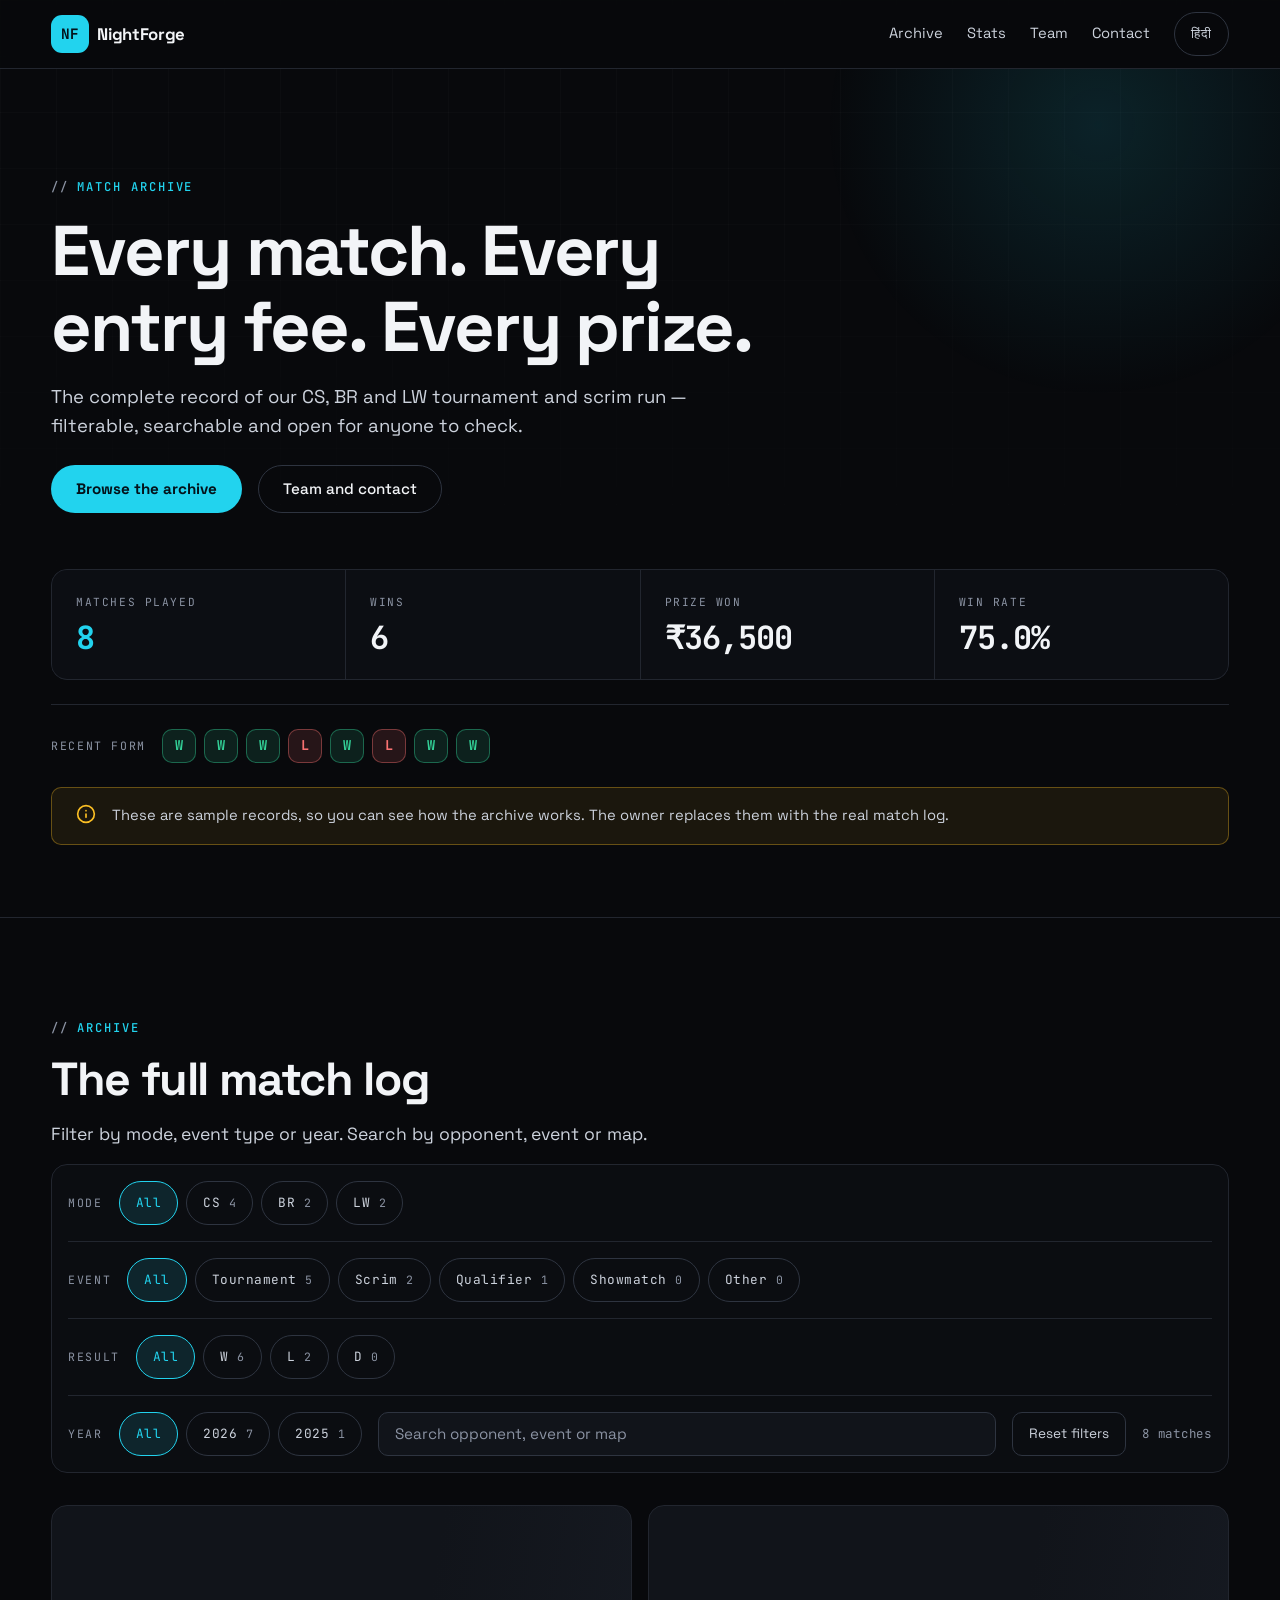
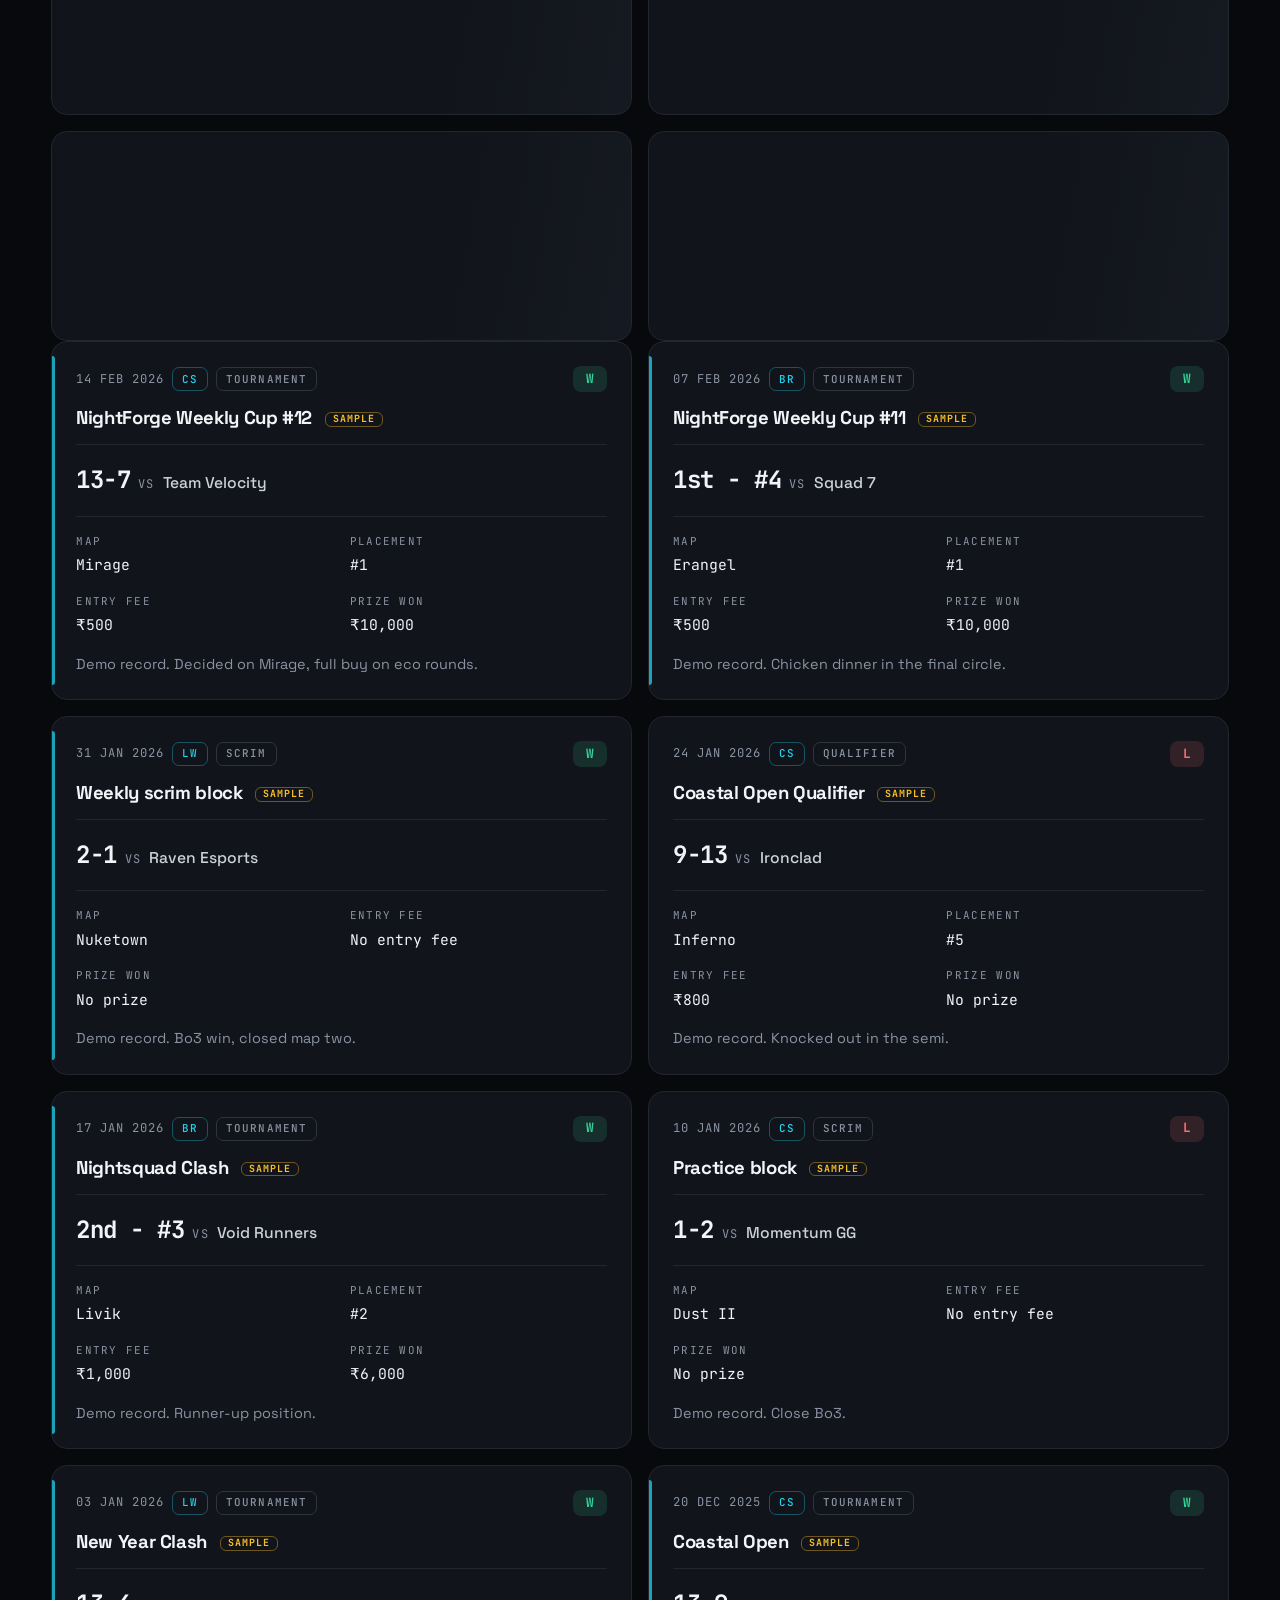
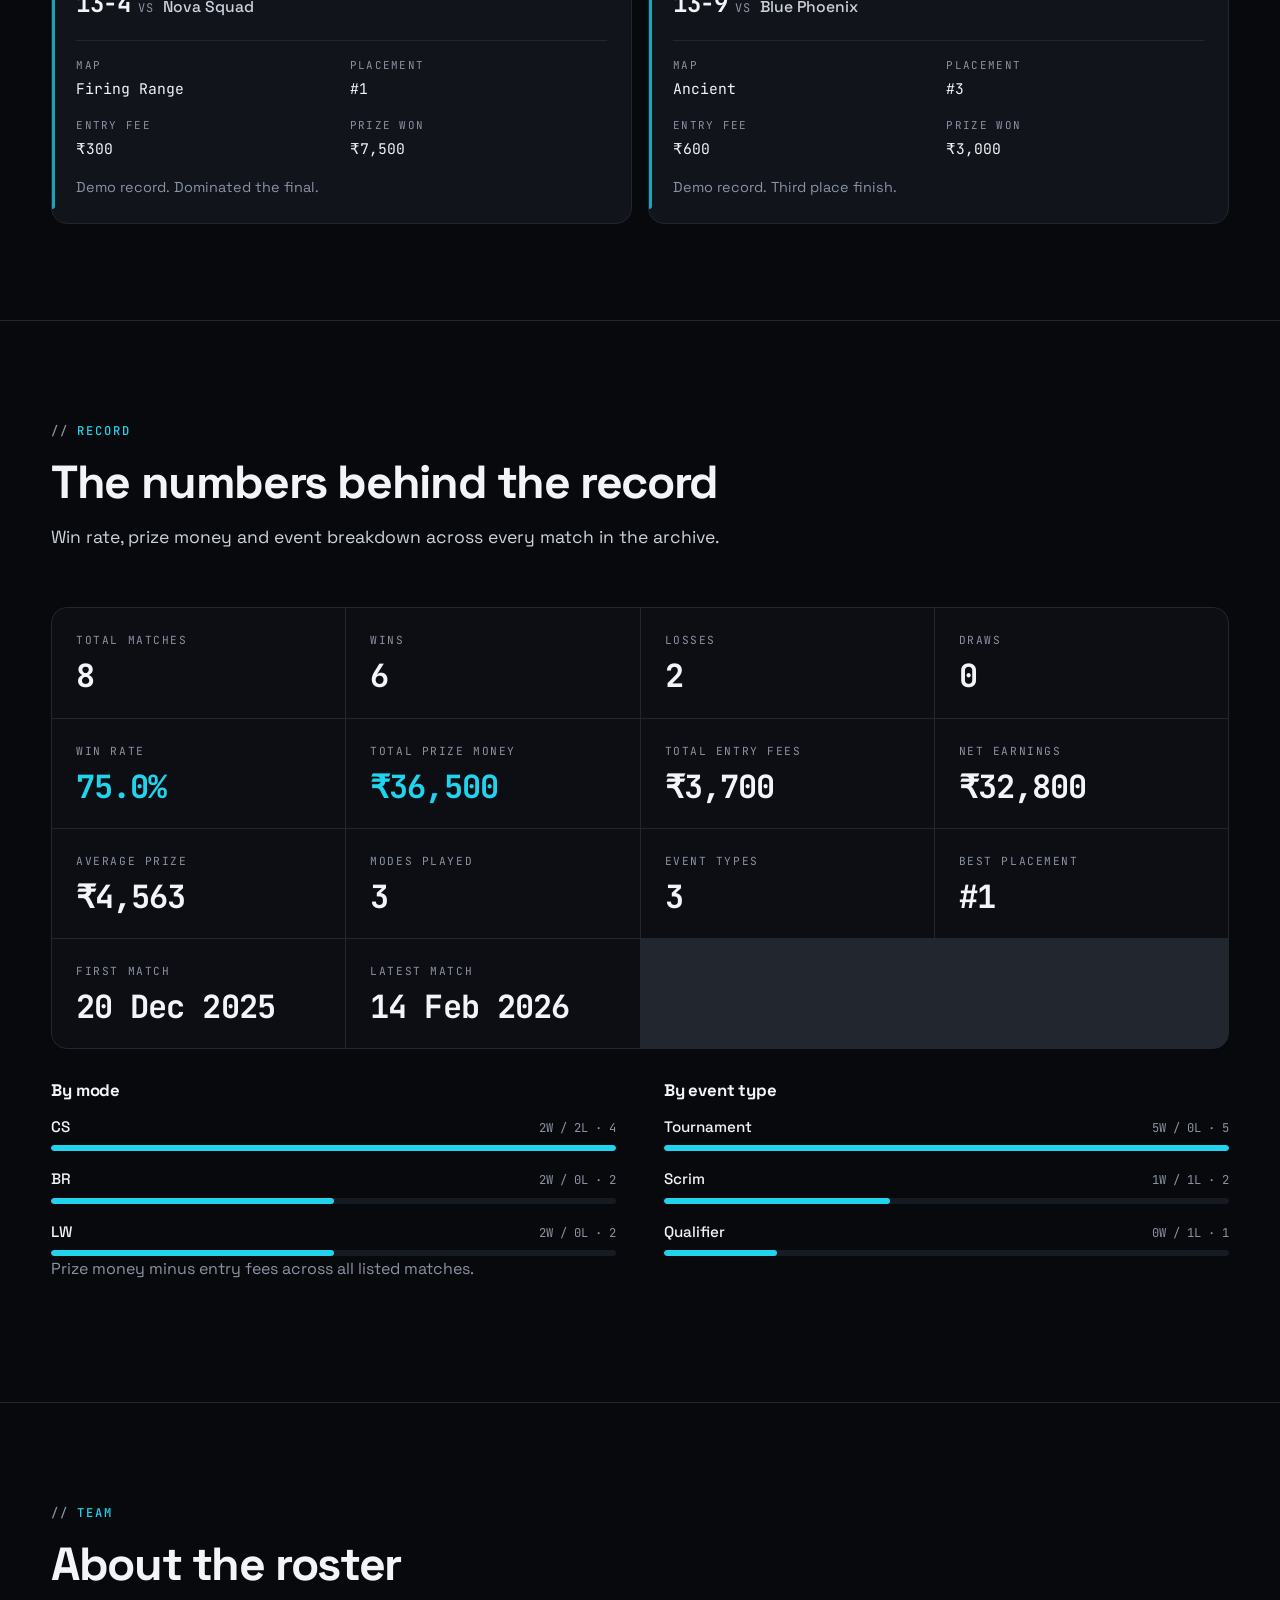
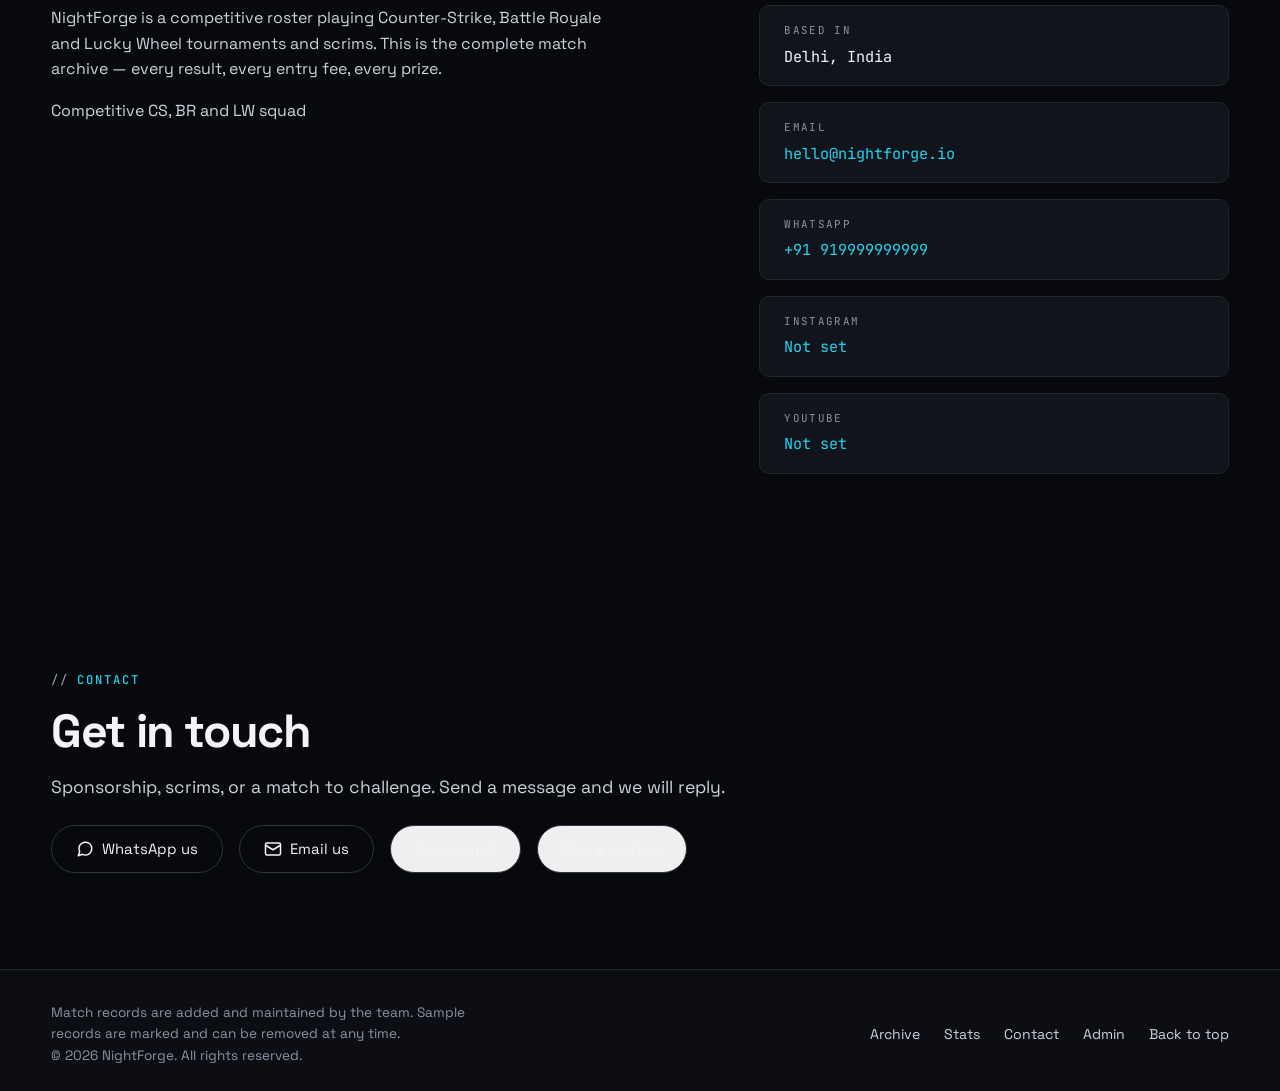
==== index.html @ 0347178e "NightForge Match Archive — public match history with owner admin panel Public archive of every Night" ====
<!doctype html>
<html lang="en">
  <head>
    <meta charset="UTF-8" />
    <meta
      name="viewport"
      content="width=device-width, initial-scale=1.0, viewport-fit=cover"
    />
    <title>
      NightForge — Match Archive | CS, BR &amp; LW Tournament History
    </title>
    <meta
      name="description"
      content="Complete match history for NightForge — every Counter-Strike, Battle Royale and Lucky Wheel tournament and scrim, with dates, scores, entry fees and prize money. Delhi, India."
    />
    <meta name="theme-color" content="#08090c" />
    <meta name="author" content="NightForge" />
    <link
      rel="canonical"
      href="https://nightforgeio.github.io/match-archive/"
    />

    <meta property="og:type" content="website" />
    <meta property="og:site_name" content="NightForge" />
    <meta property="og:title" content="NightForge — Match Archive" />
    <meta
      property="og:description"
      content="Every match, every entry fee, every prize. The complete CS, BR and LW tournament and scrim record."
    />
    <meta
      property="og:url"
      content="https://nightforgeio.github.io/match-archive/"
    />
    <meta
      property="og:image"
      content="https://nightforgeio.github.io/match-archive/assets/og-image.png"
    />
    <meta name="twitter:card" content="summary_large_image" />
    <meta name="twitter:title" content="NightForge — Match Archive" />
    <meta
      name="twitter:description"
      content="Every match, every entry fee, every prize. The complete CS, BR and LW tournament and scrim record."
    />
    <meta
      name="twitter:image"
      content="https://nightforgeio.github.io/match-archive/assets/og-image.png"
    />

    <link rel="icon" href="assets/favicon.svg" type="image/svg+xml" />
    <link rel="apple-touch-icon" href="assets/icon-192.png" />
    <link rel="manifest" href="manifest.json" />

    <link
      rel="preload"
      href="fonts/space-grotesk-var.woff2"
      as="font"
      type="font/woff2"
      crossorigin
    />
    <link rel="stylesheet" href="css/style.css" />

    <!-- Mark the document as scripted BEFORE the stylesheet renders, so
         content hidden by the reveal animation can never be trapped in a
         hidden state when JavaScript fails to load. -->
    <script>
      document.documentElement.classList.add("js");
    </script>
  </head>
  <body>
    <a class="skip-link" href="#archive" data-i18n="navArchive">Archive</a>

    <div class="progress" id="progress" aria-hidden="true"></div>

    <header class="header">
      <div class="wrap header__inner">
        <a class="brand" href="#top">
          <span class="brand__mark" id="brandMark" aria-hidden="true">NF</span>
          <span class="brand__name" id="brandName">NightForge</span>
        </a>

        <button
          class="nav-toggle"
          id="navToggle"
          type="button"
          aria-expanded="false"
          aria-controls="nav"
          aria-label="Open menu"
          data-i18n-aria="menuOpen"
        >
          <span class="nav-toggle__bars" aria-hidden="true"
            ><span></span><span></span><span></span
          ></span>
        </button>

        <nav class="nav" id="nav" data-i18n-aria="mainNavLabel">
          <a class="nav__link" href="#archive" data-i18n="navArchive"
            >Archive</a
          >
          <a class="nav__link" href="#stats" data-i18n="navStats">Stats</a>
          <a class="nav__link" href="#team" data-i18n="navTeam">Team</a>
          <a class="nav__link" href="#contact" data-i18n="navContact"
            >Contact</a
          >
          <button
            class="lang-toggle"
            id="langToggle"
            type="button"
            data-lang-toggle
            aria-pressed="false"
          >
            हिंदी
          </button>
        </nav>
      </div>
    </header>

    <main id="top">
      <!-- ================= HERO ================= -->
      <section class="hero" id="home">
        <div class="wrap">
          <span class="kicker rv" data-i18n="heroKicker">Match archive</span>
          <h1 class="hero__title rv">
            <span data-i18n-html="heroTitle"
              >Every match. Every entry fee.
              <span class="hl">Every prize.</span></span
            >
          </h1>
          <p class="hero__sub rv" data-i18n="heroSub">
            The complete record of our CS, BR and LW tournament and scrim run.
          </p>

          <div class="hero__actions rv">
            <a
              class="btn btn--primary"
              href="#archive"
              data-i18n="heroCtaPrimary"
            >
              Browse the archive
            </a>
            <a class="btn btn--ghost" href="#team" data-i18n="heroCtaSecondary">
              Team and contact
            </a>
          </div>

          <div class="stats rv">
            <div class="stat">
              <span class="stat__label" data-i18n="heroStatMatches"
                >Matches played</span
              >
              <span class="stat__value stat__value--accent" id="heroMatches"
                >—</span
              >
            </div>
            <div class="stat">
              <span class="stat__label" data-i18n="heroStatWins">Wins</span>
              <span class="stat__value" id="heroWins">—</span>
            </div>
            <div class="stat">
              <span class="stat__label" data-i18n="heroStatPrize"
                >Prize won</span
              >
              <span class="stat__value" id="heroPrize">—</span>
            </div>
            <div class="stat">
              <span class="stat__label" data-i18n="heroStatWinRate"
                >Win rate</span
              >
              <span class="stat__value" id="heroWinRate">—</span>
            </div>
          </div>

          <div class="form-strip rv">
            <span class="form-strip__label" data-i18n="formLabel"
              >Recent form</span
            >
            <div class="form-strip__row" id="formRow"></div>
          </div>

          <div class="demo-banner rv" id="demoBanner" hidden>
            <svg
              class="demo-banner__icon"
              width="20"
              height="20"
              viewBox="0 0 24 24"
              fill="none"
              stroke="currentColor"
              stroke-width="2"
              stroke-linecap="round"
              aria-hidden="true"
            >
              <circle cx="12" cy="12" r="10"></circle>
              <path d="M12 16v-4M12 8h.01"></path>
            </svg>
            <span data-i18n="demoBanner">
              These are sample records, so you can see how the archive works.
            </span>
          </div>
        </div>
      </section>

      <!-- ================= ARCHIVE ================= -->
      <section class="section" id="archive">
        <div class="wrap">
          <span class="kicker rv" data-i18n="archiveKicker">Archive</span>
          <h2 class="h-section rv" data-i18n="archiveTitle">
            The full match log
          </h2>
          <p class="lead rv" data-i18n="archiveSub">
            Filter by mode, event type or year. Search by opponent, event or
            map.
          </p>

          <div class="filters rv">
            <div class="filters__row">
              <span class="filters__label" data-i18n="filterMode">Mode</span>
              <div
                class="chips"
                id="chipMode"
                role="group"
                data-i18n-aria="filterByMode"
              ></div>
            </div>
            <div class="filters__row">
              <span class="filters__label" data-i18n="filterEvent">Event</span>
              <div
                class="chips"
                id="chipEvent"
                role="group"
                data-i18n-aria="filterByEvent"
              ></div>
            </div>
            <div class="filters__row">
              <span class="filters__label" data-i18n="filterResult"
                >Result</span
              >
              <div
                class="chips"
                id="chipResult"
                role="group"
                data-i18n-aria="filterByResult"
              ></div>
            </div>
            <div class="filters__row">
              <span class="filters__label" data-i18n="filterYear">Year</span>
              <div
                class="chips"
                id="chipYear"
                role="group"
                data-i18n-aria="filterByYear"
              ></div>
              <div class="search">
                <label
                  class="visually-hidden"
                  for="searchInput"
                  data-i18n="searchLabel"
                >
                  Search the match archive
                </label>
                <input
                  class="search__input"
                  id="searchInput"
                  type="search"
                  autocomplete="off"
                  data-i18n-placeholder="searchPlaceholder"
                  placeholder="Search opponent, event or map"
                />
              </div>
              <button
                class="filters__reset"
                id="resetBtn"
                type="button"
                data-i18n="resetFilters"
              >
                Reset filters
              </button>
              <span
                class="filters__count"
                id="resultCount"
                role="status"
                aria-live="polite"
              ></span>
            </div>
          </div>

          <div class="skeleton" id="skeleton" aria-hidden="true">
            <div class="skeleton__card"></div>
            <div class="skeleton__card"></div>
            <div class="skeleton__card"></div>
            <div class="skeleton__card"></div>
          </div>

          <div class="matches" id="matchList"></div>

          <div class="state" id="emptyState" hidden>
            <h3 class="state__title" data-i18n="emptyTitle">
              No matches match those filters
            </h3>
            <p class="state__body" data-i18n="emptyBody">
              Try widening the filters, or clear the search box.
            </p>
            <button
              class="btn btn--ghost"
              type="button"
              id="resetBtnEmpty"
              data-i18n="resetFilters"
            >
              Reset filters
            </button>
          </div>

          <div class="state" id="errorState" hidden>
            <h3 class="state__title" data-i18n="loadError">
              Could not load the match archive
            </h3>
            <p class="state__body" data-i18n="loadErrorHint">
              The data file could not be read. Check your connection and reload.
            </p>
          </div>
        </div>
      </section>

      <!-- ================= STATS ================= -->
      <section class="section" id="stats">
        <div class="wrap">
          <span class="kicker rv" data-i18n="statsKicker">Record</span>
          <h2 class="h-section rv" data-i18n="statsTitle">
            The numbers behind the record
          </h2>
          <p class="lead rv" data-i18n="statsSub">
            Win rate, prize money and event breakdown across every match.
          </p>

          <div class="stats rv" id="statsGrid"></div>

          <div class="breakdowns">
            <div class="breakdown rv">
              <h3 class="breakdown__title" data-i18n="breakdownTitle">
                By mode
              </h3>
              <div id="breakdownModes"></div>
            </div>
            <div class="breakdown rv">
              <h3 class="breakdown__title" data-i18n="breakdownEventTitle">
                By event type
              </h3>
              <div id="breakdownEvents"></div>
            </div>
          </div>

          <p class="state__body rv" data-i18n="statNetNote">
            Prize money minus entry fees across all listed matches.
          </p>
        </div>
      </section>

      <!-- ================= TEAM + CONTACT ================= -->
      <section class="section" id="team">
        <div class="wrap">
          <span class="kicker rv" data-i18n="teamKicker">Team</span>
          <h2 class="h-section rv" data-i18n="teamTitle">About the roster</h2>

          <div class="about rv">
            <div>
              <p class="about__body" id="teamAbout"></p>
              <p class="about__body" id="teamTagline"></p>
            </div>

            <div class="facts">
              <div class="fact">
                <span class="fact__label" data-i18n="teamFactBased"
                  >Based in</span
                >
                <span class="fact__value" id="factCity">—</span>
              </div>
              <div class="fact">
                <span class="fact__label" data-i18n="teamFactEmail">Email</span>
                <a class="fact__value" id="factEmail" href="#">—</a>
              </div>
              <div class="fact">
                <span class="fact__label" data-i18n="teamFactWhatsapp"
                  >WhatsApp</span
                >
                <a class="fact__value" id="factWhatsapp" href="#">—</a>
              </div>
              <div class="fact">
                <span class="fact__label" data-i18n="teamFactInstagram"
                  >Instagram</span
                >
                <a class="fact__value" id="factInstagram" href="#">—</a>
              </div>
              <div class="fact">
                <span class="fact__label" data-i18n="teamFactYouTube"
                  >YouTube</span
                >
                <a class="fact__value" id="factYoutube" href="#">—</a>
              </div>
            </div>
          </div>
        </div>
      </section>

      <section class="section section--flush" id="contact">
        <div class="wrap">
          <span class="kicker rv" data-i18n="navContact">Contact</span>
          <h2 class="h-section rv" data-i18n="contactTitle">Get in touch</h2>
          <p class="lead rv" data-i18n="contactSub">
            Sponsorship, scrims, or a match to challenge. Send a message and we
            will reply.
          </p>

          <div class="contact rv">
            <a class="contact__item" id="contactWhatsapp" href="#">
              <svg
                width="18"
                height="18"
                viewBox="0 0 24 24"
                fill="none"
                stroke="currentColor"
                stroke-width="2"
                stroke-linecap="round"
                stroke-linejoin="round"
                aria-hidden="true"
              >
                <path
                  d="M21 11.5a8.38 8.38 0 0 1-.9 3.8 8.5 8.5 0 0 1-7.6 4.7 8.38 8.38 0 0 1-3.8-.9L3 21l1.9-5.7a8.38 8.38 0 0 1-.9-3.8 8.5 8.5 0 0 1 4.7-7.6 8.38 8.38 0 0 1 3.8-.9h.5a8.48 8.48 0 0 1 8 8v.5z"
                ></path>
              </svg>
              <span data-i18n="contactWhatsapp">WhatsApp us</span>
            </a>
            <a class="contact__item" id="contactEmail" href="#">
              <svg
                width="18"
                height="18"
                viewBox="0 0 24 24"
                fill="none"
                stroke="currentColor"
                stroke-width="2"
                stroke-linecap="round"
                stroke-linejoin="round"
                aria-hidden="true"
              >
                <rect x="2" y="4" width="20" height="16" rx="2"></rect>
                <path d="m22 7-10 6L2 7"></path>
              </svg>
              <span data-i18n="contactEmail">Email us</span>
            </a>
            <button
              class="contact__item"
              id="copyEmail"
              type="button"
              data-i18n="contactCopy"
            >
              Copy email
            </button>
            <button
              class="contact__item"
              id="shareBtn"
              type="button"
              data-i18n="contactShare"
            >
              Share archive
            </button>
          </div>
        </div>
      </section>
    </main>

    <footer class="footer">
      <div class="wrap footer__inner">
        <div>
          <p class="footer__note" data-i18n="footerNote">
            Match records are added and maintained by the team.
          </p>
          <p class="footer__note">
            © <span id="footerYear">2026</span>
            <span id="heroTeamName">NightForge</span>.
            <span data-i18n="footerRights">All rights reserved.</span>
          </p>
        </div>
        <div class="footer__links">
          <a class="footer__link" href="#archive" data-i18n="navArchive"
            >Archive</a
          >
          <a class="footer__link" href="#stats" data-i18n="navStats">Stats</a>
          <a class="footer__link" href="#contact" data-i18n="navContact"
            >Contact</a
          >
          <a class="footer__link" href="admin/" data-i18n="footerAdmin"
            >Admin</a
          >
          <a class="footer__link" href="#top" data-i18n="footerTop"
            >Back to top</a
          >
        </div>
      </div>
    </footer>

    <script src="js/i18n.js"></script>
    <script src="js/data.js"></script>
    <script src="js/app.js"></script>
    <script>
      // Register the service worker. It must be REGISTERED, never loaded
      // as a page script — in a page context `self` is `window`, and the
      // worker's fetch handler would then intercept and break every
      // request the page makes.
      (function () {
        "use strict";
        if (!("serviceWorker" in navigator)) return;
        // A file:// preview has no service worker, and the API throws.
        if (location.protocol !== "http:" && location.protocol !== "https:")
          return;
        window.addEventListener("load", function () {
          navigator.serviceWorker.register("sw.js").catch(function () {
            // Offline support is a bonus, not a requirement. A failed
            // registration must never break the archive.
          });
        });
      })();
    </script>
  </body>
</html>
---- css/style.css ----
@font-face {
  font-family: "Space Grotesk";
  src: url("../fonts/space-grotesk-var.woff2") format("woff2");
  font-weight: 300 700;
  font-display: swap;
}

@font-face {
  font-family: "JetBrains Mono";
  src: url("../fonts/jetbrains-mono-var.woff2") format("woff2");
  font-weight: 100 800;
  font-display: swap;
}

@font-face {
  font-family: "Noto Sans Devanagari";
  src: url("../fonts/noto-sans-devanagari.woff2") format("woff2");
  font-weight: 100 900;
  font-display: swap;
}

/* ==========================================================================
   NightForge Match Archive — design system

   A competitive archive, not a brochure. Dark instrument-panel look:
   near-black base, one cyan accent, monospaced labels and tabular numerals
   so a column of scores lines up the way a scoreboard does.

   COLOUR DISCIPLINE
     One neutral base + one accent (cyan). The only other colours are the
     semantic result states (win / loss / draw) — those carry meaning, not
     decoration. Mode and event badges stay monochrome so the eye only
     follows colour where it means something.
   ========================================================================== */

:root {
  /* Surfaces — layered, never pure black. Borders separate, not shadows. */
  --bg: #08090c;
  --bg-2: #0c0e13;
  --card: #11141a;
  --card-2: #161a22;
  --line: #22262f;
  --line-2: #2e3440;

  /* Text — every pairing below passes 4.5:1 on --bg and on --card. */
  --fg: #f2f4f7;
  --fg-2: #ccd2dc;
  --muted: #8b93a3;

  /* One accent. Used for action, emphasis and key numbers only. */
  --accent: #22d3ee;
  --accent-ink: #04121a;
  --accent-dim: rgb(34 211 238 / 12%);
  --accent-line: rgb(34 211 238 / 34%);

  /* Semantic result states. */
  --win: #34d399;
  --loss: #f87171;
  --draw: #fbbf24;

  --radius-card: 16px;
  --radius-sm: 10px;
  --radius-pill: 999px;

  --space-xs: 4px;
  --space-sm: 8px;
  --space-md: 16px;
  --space-lg: 24px;
  --space-xl: 32px;
  --space-2xl: 56px;
  --space-3xl: 80px;

  --font-d:
    "Space Grotesk", system-ui, -apple-system, "Segoe UI", roboto, sans-serif;
  --font-m:
    "JetBrains Mono", ui-monospace, sfmono-regular, menlo, consolas, monospace;
  --font-hi: "Noto Sans Devanagari", "Nirmala UI", "Mangal", var(--font-d);

  --wrap: 1180px;
  --header-h: 68px;
  --safe-t: env(safe-area-inset-top, 0px);
  --safe-b: env(safe-area-inset-bottom, 0px);

  --ease: cubic-bezier(0.2, 0.7, 0.2, 1);

  /* Every duration in the stylesheet comes from one of these tokens, so the
     reduced-motion block can collapse them all to zero by reassigning the
     tokens. No declaration anywhere needs !important to be overridden. */
  --dur-fast: 0.16s;
  --dur: 0.22s;
  --dur-med: 0.5s;
  --dur-slow: 1.4s;
}

/* --- Reset ---------------------------------------------------------------- */

*,
*::before,
*::after {
  box-sizing: border-box;
}

html {
  text-size-adjust: 100%;
  scroll-behavior: smooth;
  scroll-padding-top: calc(var(--header-h) + var(--space-lg));
}

body {
  margin: 0;
  background: var(--bg);
  color: var(--fg);
  font-family: var(--font-d);
  font-size: 16px;
  line-height: 1.6;
  -webkit-font-smoothing: antialiased;
  overflow-x: hidden;
}

/* A faint grid, like a tournament bracket screen behind the glass. */
body::before {
  content: "";
  position: fixed;
  inset: 0;
  z-index: -2;
  background-image:
    linear-gradient(rgb(255 255 255 / 2.2%) 1px, transparent 1px),
    linear-gradient(90deg, rgb(255 255 255 / 2.2%) 1px, transparent 1px);
  background-size: 56px 56px;
  mask-image: linear-gradient(to bottom, black, transparent 72%);
}

html[lang="hi"] body {
  font-family: var(--font-hi);
}

img,
svg {
  display: block;
  max-width: 100%;
}

button,
input,
select,
textarea {
  font: inherit;
  color: inherit;
}

a {
  color: var(--accent);
  text-decoration: none;
}

a:hover {
  text-decoration: underline;
  text-underline-offset: 3px;
}

h1,
h2,
h3,
h4 {
  margin: 0;
  font-weight: 700;
  letter-spacing: -0.03em;
  line-height: 1.08;
}

p {
  margin: 0 0 var(--space-md);
}

ul {
  margin: 0;
  padding: 0;
  list-style: none;
}

:focus-visible {
  outline: 2px solid var(--accent);
  outline-offset: 3px;
  border-radius: 4px;
}

::selection {
  background: var(--accent);
  color: var(--accent-ink);
}

/* --- Layout --------------------------------------------------------------- */

.wrap {
  width: min(var(--wrap), 92%);
  margin-inline: auto;
}

.section {
  padding-block: clamp(56px, 8vw, 96px);
  border-top: 1px solid var(--line);
}

.section--flush {
  border-top: 0;
}

/* --- Typography helpers --------------------------------------------------- */

.kicker {
  display: inline-flex;
  align-items: center;
  gap: var(--space-sm);
  margin-bottom: var(--space-md);
  font-family: var(--font-m);
  font-size: 0.76rem;
  font-weight: 500;
  letter-spacing: 0.16em;
  text-transform: uppercase;
  color: var(--accent);
}

.kicker::before {
  content: "//";
  color: var(--muted);
}

.hl {
  color: var(--accent);
}

.h-section {
  font-size: clamp(1.8rem, 4.2vw, 2.9rem);
  margin-bottom: var(--space-md);
}

.lead {
  max-width: 62ch;
  color: var(--fg-2);
  font-size: clamp(1rem, 1.5vw, 1.1rem);
}

.mono {
  font-family: var(--font-m);
  font-variant-numeric: tabular-nums;
}

/* --- Buttons -------------------------------------------------------------- */

.btn {
  display: inline-flex;
  align-items: center;
  justify-content: center;
  gap: var(--space-sm);
  min-height: 48px;
  padding: 0 var(--space-lg);
  border: 1.5px solid transparent;
  border-radius: var(--radius-pill);
  font-size: 0.95rem;
  font-weight: 500;
  text-decoration: none;
  cursor: pointer;
  transition:
    transform var(--dur) var(--ease),
    background-color var(--dur) var(--ease),
    border-color var(--dur) var(--ease),
    color var(--dur) var(--ease);
}

.btn:hover {
  text-decoration: none;
}

.btn:active {
  transform: translateY(0);
}

.btn--primary {
  background: var(--accent);
  color: var(--accent-ink);
  font-weight: 700;
}

.btn--primary:hover {
  transform: translateY(-2px);
  box-shadow: 0 8px 24px rgb(34 211 238 / 22%);
}

.btn--ghost {
  border-color: var(--line-2);
  color: var(--fg);
}

.btn--ghost:hover {
  border-color: var(--accent);
  color: var(--accent);
  transform: translateY(-2px);
}

/* --- Header --------------------------------------------------------------- */

.header {
  position: sticky;
  top: 0;
  z-index: 50;
  padding-top: var(--safe-t);
  background: rgb(8 9 12 / 82%);
  backdrop-filter: blur(14px) saturate(140%);
  border-bottom: 1px solid var(--line);
}

.header__inner {
  display: flex;
  align-items: center;
  gap: var(--space-lg);
  min-height: var(--header-h);
}

.brand {
  display: flex;
  align-items: center;
  gap: var(--space-sm);
  color: var(--fg);
  font-weight: 700;
  letter-spacing: -0.02em;
  text-decoration: none;
}

.brand:hover {
  text-decoration: none;
}

.brand__mark {
  display: grid;
  place-items: center;
  width: 38px;
  height: 38px;
  border-radius: 11px;
  background: var(--accent);
  color: var(--accent-ink);
  font-family: var(--font-m);
  font-size: 0.9rem;
  font-weight: 700;
  letter-spacing: 0;
}

.brand__name {
  font-size: 1.05rem;
  white-space: nowrap;
}

.nav {
  display: flex;
  align-items: center;
  gap: var(--space-lg);
  margin-inline-start: auto;
}

/* The burger only exists on narrow screens — see the 820px breakpoint. */
.nav-toggle {
  display: none;
  place-items: center;
  width: 44px;
  height: 44px;
  margin-inline-start: auto;
  padding: 0;
  border: 1px solid var(--line-2);
  border-radius: var(--radius-sm);
  background: transparent;
  cursor: pointer;
  transition:
    border-color var(--dur) var(--ease),
    background-color var(--dur) var(--ease);
}

.nav-toggle:hover {
  border-color: var(--accent);
}

.nav-toggle[aria-expanded="true"] {
  border-color: var(--accent);
  background: var(--accent-dim);
}

.nav-toggle__bars {
  display: grid;
  gap: 4px;
  width: 18px;
}

.nav-toggle__bars span {
  display: block;
  height: 2px;
  border-radius: 2px;
  background: var(--fg);
  transition: transform var(--dur) var(--ease);
}

.nav__link {
  position: relative;
  display: flex;
  align-items: center;
  min-height: 44px;
  padding: 6px 0;
  color: var(--fg-2);
  font-size: 0.92rem;
  text-decoration: none;
}

.nav__link::after {
  content: "";
  position: absolute;
  inset-inline: 0;
  bottom: 0;
  height: 2px;
  background: var(--accent);
  transform: scaleX(0);
  transform-origin: left;
  transition: transform var(--dur) var(--ease);
}

.nav__link:hover {
  color: var(--fg);
  text-decoration: none;
}

.nav__link:hover::after {
  transform: scaleX(1);
}

.lang-toggle {
  min-height: 44px;
  padding: 0 var(--space-md);
  border: 1px solid var(--line-2);
  border-radius: var(--radius-pill);
  background: transparent;
  color: var(--fg-2);
  font-family: var(--font-m);
  font-size: 0.8rem;
  letter-spacing: 0.06em;
  cursor: pointer;
  transition:
    border-color var(--dur) var(--ease),
    color var(--dur) var(--ease);
}

.lang-toggle:hover {
  border-color: var(--accent);
  color: var(--accent);
}

/* --- Hero ----------------------------------------------------------------- */

.hero {
  position: relative;
  padding-block: clamp(48px, 9vw, 104px) clamp(40px, 6vw, 72px);
  overflow: hidden;
}

.hero::after {
  content: "";
  position: absolute;
  top: -30%;
  right: -10%;
  z-index: -1;
  width: 620px;
  height: 620px;
  border-radius: 50%;
  background: radial-gradient(circle, rgb(34 211 238 / 13%), transparent 62%);
  pointer-events: none;
}

.hero__title {
  max-width: 17ch;
  margin-bottom: var(--space-md);
  font-size: clamp(2.4rem, 7vw, 4.4rem);
}

.hero__sub {
  max-width: 56ch;
  margin-bottom: var(--space-lg);
  color: var(--fg-2);
  font-size: clamp(1.02rem, 1.6vw, 1.16rem);
}

.hero__actions {
  display: flex;
  flex-wrap: wrap;
  gap: var(--space-md);
}

/* --- Stats ---------------------------------------------------------------- */

.stats {
  display: grid;
  grid-template-columns: repeat(4, 1fr);
  gap: 1px;
  margin-top: clamp(36px, 5vw, 56px);
  overflow: hidden;
  border: 1px solid var(--line);
  border-radius: var(--radius-card);
  background: var(--line);
}

.stat {
  padding: var(--space-lg);
  background: var(--bg-2);
}

.stat__label {
  display: block;
  margin-bottom: var(--space-sm);
  color: var(--muted);
  font-family: var(--font-m);
  font-size: 0.7rem;
  letter-spacing: 0.14em;
  text-transform: uppercase;
}

.stat__value {
  display: block;
  font-family: var(--font-m);
  font-size: clamp(1.5rem, 3vw, 2rem);
  font-variant-numeric: tabular-nums;
  font-weight: 700;
  letter-spacing: -0.03em;
  line-height: 1.1;
}

.stat__value--accent {
  color: var(--accent);
}

/* --- Recent form ---------------------------------------------------------- */

.form-strip {
  display: flex;
  align-items: center;
  gap: var(--space-md);
  margin-top: var(--space-lg);
  padding-top: var(--space-lg);
  border-top: 1px solid var(--line);
}

.form-strip__label {
  color: var(--muted);
  font-family: var(--font-m);
  font-size: 0.72rem;
  letter-spacing: 0.14em;
  text-transform: uppercase;
}

.form-strip__row {
  display: flex;
  gap: var(--space-sm);
}

.form-dot {
  display: grid;
  place-items: center;
  width: 34px;
  height: 34px;
  border: 1px solid var(--line-2);
  border-radius: 10px;
  font-family: var(--font-m);
  font-size: 0.85rem;
  font-weight: 700;
}

.form-dot[data-r="W"] {
  border-color: rgb(52 211 153 / 40%);
  background: rgb(52 211 153 / 12%);
  color: var(--win);
}

.form-dot[data-r="L"] {
  border-color: rgb(248 113 113 / 40%);
  background: rgb(248 113 113 / 12%);
  color: var(--loss);
}

.form-dot[data-r="D"] {
  border-color: rgb(251 191 36 / 40%);
  background: rgb(251 191 36 / 12%);
  color: var(--draw);
}

/* --- Demo banner ---------------------------------------------------------- */

.demo-banner {
  display: flex;
  align-items: flex-start;
  gap: var(--space-md);
  margin-top: var(--space-lg);
  padding: var(--space-md) var(--space-lg);
  border: 1px solid rgb(251 191 36 / 34%);
  border-radius: var(--radius-sm);
  background: rgb(251 191 36 / 8%);
  color: var(--fg-2);
  font-size: 0.92rem;
}

.demo-banner[hidden] {
  display: none;
}

.demo-banner__icon {
  flex: none;
  color: var(--draw);
}

/* --- Filter bar ----------------------------------------------------------- */

.filters {
  position: sticky;
  top: calc(var(--header-h) + var(--safe-t));
  z-index: 40;
  margin-bottom: var(--space-xl);
  padding: var(--space-md);
  border: 1px solid var(--line);
  border-radius: var(--radius-card);
  background: rgb(12 14 19 / 94%);
  backdrop-filter: blur(12px);
}

.filters__row {
  display: flex;
  flex-wrap: wrap;
  align-items: center;
  gap: var(--space-md);
}

.filters__row + .filters__row {
  margin-top: var(--space-md);
  padding-top: var(--space-md);
  border-top: 1px solid var(--line);
}

.chips {
  display: flex;
  flex-wrap: wrap;
  gap: var(--space-sm);
}

.chip {
  min-height: 44px;
  padding: 0 var(--space-md);
  border: 1px solid var(--line-2);
  border-radius: var(--radius-pill);
  background: transparent;
  color: var(--fg-2);
  font-family: var(--font-m);
  font-size: 0.8rem;
  letter-spacing: 0.04em;
  cursor: pointer;
  transition:
    border-color var(--dur) var(--ease),
    color var(--dur) var(--ease),
    background-color var(--dur) var(--ease);
}

.chip:hover {
  border-color: var(--accent);
  color: var(--fg);
}

.chip[aria-pressed="true"] {
  border-color: var(--accent);
  background: var(--accent-dim);
  color: var(--accent);
}

.search {
  position: relative;
  flex: 1 1 240px;
  min-width: 200px;
}

.search__input {
  width: 100%;
  min-height: 44px;
  padding: 0 var(--space-md);
  border: 1.5px solid var(--line-2);
  border-radius: var(--radius-sm);
  background: var(--card);
  color: var(--fg);
  font-size: 0.95rem;
}

.search__input::placeholder {
  color: var(--muted);
}

.search__input:focus {
  border-color: var(--accent);
  outline: none;
}

.select {
  min-height: 44px;
  padding: 0 var(--space-md);
  border: 1.5px solid var(--line-2);
  border-radius: var(--radius-sm);
  background: var(--card);
  color: var(--fg);
  font-family: var(--font-m);
  font-size: 0.82rem;
  cursor: pointer;
}

.filters__count {
  margin-inline-start: auto;
  color: var(--muted);
  font-family: var(--font-m);
  font-size: 0.78rem;
  letter-spacing: 0.06em;
  white-space: nowrap;
}

.filters__reset {
  min-height: 44px;
  padding: 0 var(--space-md);
  border: 1px solid var(--line-2);
  border-radius: var(--radius-sm);
  background: transparent;
  color: var(--fg-2);
  font-size: 0.85rem;
  cursor: pointer;
  transition:
    border-color var(--dur) var(--ease),
    color var(--dur) var(--ease);
}

.filters__reset:hover {
  border-color: var(--accent);
  color: var(--accent);
}

/* --- Match list ----------------------------------------------------------- */

.matches {
  display: grid;
  grid-template-columns: repeat(2, minmax(0, 1fr));
  gap: var(--space-md);
}

.match {
  position: relative;
  display: flex;
  flex-direction: column;
  gap: var(--space-md);
  padding: var(--space-lg);
  border: 1px solid var(--line);
  border-radius: var(--radius-card);
  background: var(--card);
  transition:
    transform var(--dur) var(--ease),
    border-color var(--dur) var(--ease),
    background-color var(--dur) var(--ease);
}

.match:hover {
  transform: translateY(-3px);
  border-color: var(--line-2);
  background: var(--card-2);
}

/* A win gets a subtle accent edge. Loss and draw stay neutral so the
   colour only appears when the team actually took the game. */
.match[data-result="W"]::before {
  content: "";
  position: absolute;
  inset-block: 14px;
  inset-inline-start: 0;
  width: 3px;
  border-radius: 0 3px 3px 0;
  background: var(--accent);
  opacity: 75%;
}

.match__head {
  display: flex;
  align-items: center;
  gap: var(--space-sm);
  flex-wrap: wrap;
}

.match__date {
  color: var(--muted);
  font-family: var(--font-m);
  font-size: 0.76rem;
  letter-spacing: 0.08em;
  text-transform: uppercase;
}

.badge {
  display: inline-flex;
  align-items: center;
  min-height: 24px;
  padding: 0 9px;
  border: 1px solid var(--line-2);
  border-radius: 7px;
  font-family: var(--font-m);
  font-size: 0.68rem;
  font-weight: 500;
  letter-spacing: 0.1em;
  text-transform: uppercase;
  white-space: nowrap;
}

.badge--mode {
  border-color: var(--accent-line);
  color: var(--accent);
}

.badge--event {
  color: var(--muted);
}

.match__result {
  display: inline-flex;
  align-items: center;
  justify-content: center;
  min-width: 34px;
  min-height: 26px;
  margin-inline-start: auto;
  padding: 0 8px;
  border-radius: 8px;
  font-family: var(--font-m);
  font-size: 0.8rem;
  font-weight: 700;
}

.match__result[data-r="W"] {
  background: rgb(52 211 153 / 14%);
  color: var(--win);
}

.match__result[data-r="L"] {
  background: rgb(248 113 113 / 14%);
  color: var(--loss);
}

.match__result[data-r="D"] {
  background: rgb(251 191 36 / 14%);
  color: var(--draw);
}

.match__event {
  font-size: 1.16rem;
  letter-spacing: -0.02em;
}

.match__scoreline {
  display: flex;
  align-items: baseline;
  gap: var(--space-sm);
  flex-wrap: wrap;
  padding: var(--space-md) 0;
  border-block: 1px solid var(--line);
}

.match__score {
  font-family: var(--font-m);
  font-size: 1.5rem;
  font-variant-numeric: tabular-nums;
  font-weight: 700;
  letter-spacing: -0.02em;
}

.match__vs {
  color: var(--muted);
  font-family: var(--font-m);
  font-size: 0.75rem;
  letter-spacing: 0.1em;
  text-transform: uppercase;
}

.match__opponent {
  color: var(--fg-2);
  font-size: 0.98rem;
  font-weight: 500;
}

.match__meta {
  display: grid;
  grid-template-columns: repeat(2, minmax(0, 1fr));
  gap: var(--space-md);
  margin: 0;
}

.match__meta div {
  min-width: 0;
}

.match__meta dt {
  margin-bottom: 3px;
  color: var(--muted);
  font-family: var(--font-m);
  font-size: 0.68rem;
  letter-spacing: 0.12em;
  text-transform: uppercase;
}

.match__meta dd {
  margin: 0;
  font-family: var(--font-m);
  font-size: 0.92rem;
  font-variant-numeric: tabular-nums;
  overflow-wrap: anywhere;
}

.match__notes {
  margin: 0;
  color: var(--muted);
  font-size: 0.9rem;
  line-height: 1.55;
}

.match__demo-tag {
  display: inline-block;
  margin-inline-start: var(--space-sm);
  padding: 1px 7px;
  border: 1px solid rgb(251 191 36 / 40%);
  border-radius: 6px;
  color: var(--draw);
  font-family: var(--font-m);
  font-size: 0.62rem;
  letter-spacing: 0.1em;
  text-transform: uppercase;
  vertical-align: middle;
}

/* --- States --------------------------------------------------------------- */

.state {
  padding: var(--space-2xl) var(--space-lg);
  border: 1px dashed var(--line-2);
  border-radius: var(--radius-card);
  text-align: center;
}

.state__title {
  margin-bottom: var(--space-sm);
  font-size: 1.1rem;
}

.state__body {
  margin-bottom: var(--space-lg);
  color: var(--muted);
}

.state[hidden] {
  display: none;
}

.skeleton {
  display: grid;
  grid-template-columns: repeat(2, minmax(0, 1fr));
  gap: var(--space-md);
}

.skeleton__card {
  height: 210px;
  border: 1px solid var(--line);
  border-radius: var(--radius-card);
  background: linear-gradient(
    100deg,
    var(--card) 30%,
    var(--card-2) 50%,
    var(--card) 70%
  );
  background-size: 220% 100%;
  animation: shimmer var(--dur-slow) linear infinite;
}

@keyframes shimmer {
  from {
    background-position: 140% 0;
  }

  to {
    background-position: -40% 0;
  }
}

/* --- About ---------------------------------------------------------------- */

.about {
  display: grid;
  grid-template-columns: minmax(0, 1.4fr) minmax(0, 1fr);
  gap: clamp(24px, 4vw, 56px);
  align-items: start;
}

.about__body {
  max-width: 58ch;
  color: var(--fg-2);
}

.facts {
  display: grid;
  gap: var(--space-md);
}

.fact {
  padding: var(--space-md) var(--space-lg);
  border: 1px solid var(--line);
  border-radius: var(--radius-sm);
  background: var(--card);
}

.fact__label {
  display: block;
  margin-bottom: 4px;
  color: var(--muted);
  font-family: var(--font-m);
  font-size: 0.68rem;
  letter-spacing: 0.12em;
  text-transform: uppercase;
}

.fact__value {
  font-family: var(--font-m);
  font-size: 0.95rem;
  overflow-wrap: anywhere;
}

/* --- Contact -------------------------------------------------------------- */

.contact {
  display: flex;
  flex-wrap: wrap;
  gap: var(--space-md);
  margin-top: var(--space-lg);
}

.contact__item {
  display: inline-flex;
  align-items: center;
  gap: var(--space-sm);
  min-height: 48px;
  padding: 0 var(--space-lg);
  border: 1px solid var(--line-2);
  border-radius: var(--radius-pill);
  color: var(--fg);
  font-size: 0.93rem;
  text-decoration: none;
  transition:
    border-color var(--dur) var(--ease),
    color var(--dur) var(--ease),
    transform var(--dur) var(--ease);
}

.contact__item:hover {
  border-color: var(--accent);
  color: var(--accent);
  text-decoration: none;
  transform: translateY(-2px);
}

/* --- Footer --------------------------------------------------------------- */

.footer {
  padding-block: var(--space-xl) var(--space-lg);
  border-top: 1px solid var(--line);
  background: var(--bg-2);
}

.footer__inner {
  display: flex;
  flex-wrap: wrap;
  gap: var(--space-lg);
  align-items: center;
  justify-content: space-between;
}

.footer__note {
  max-width: 46ch;
  margin: 0;
  color: var(--muted);
  font-size: 0.85rem;
}

.footer__links {
  display: flex;
  flex-wrap: wrap;
  gap: var(--space-lg);
}

.footer__link {
  display: inline-flex;
  align-items: center;
  min-height: 44px;
  color: var(--fg-2);
  font-size: 0.88rem;
}

.footer__link:hover {
  color: var(--accent);
}

/* --- Filters labels ------------------------------------------------------- */

.filters__label {
  color: var(--muted);
  font-family: var(--font-m);
  font-size: 0.72rem;
  letter-spacing: 0.14em;
  text-transform: uppercase;
  white-space: nowrap;
}

.chip__count {
  color: var(--muted);
  font-size: 0.72rem;
}

.chip[aria-pressed="true"] .chip__count {
  color: var(--accent);
}

/* --- Breakdowns ----------------------------------------------------------- */

.breakdowns {
  display: grid;
  grid-template-columns: repeat(2, minmax(0, 1fr));
  gap: clamp(24px, 4vw, 48px);
  margin-top: var(--space-xl);
}

.breakdown__title {
  margin-bottom: var(--space-md);
  font-size: 1.05rem;
  letter-spacing: -0.01em;
}

.breakdown__row + .breakdown__row {
  margin-top: var(--space-md);
}

.breakdown__head {
  display: flex;
  align-items: baseline;
  gap: var(--space-sm);
  margin-bottom: 6px;
}

.breakdown__key {
  font-size: 0.95rem;
  font-weight: 500;
}

.breakdown__val {
  margin-inline-start: auto;
  color: var(--muted);
  font-size: 0.76rem;
  white-space: nowrap;
}

.breakdown__bar {
  height: 6px;
  overflow: hidden;
  border-radius: 999px;
  background: var(--card-2);
}

.breakdown__bar span {
  display: block;
  width: var(--w, 0%);
  height: 100%;
  border-radius: 999px;
  background: var(--accent);
  transition: width var(--dur-med) var(--ease);
}

/* --- Utilities ------------------------------------------------------------ */

.visually-hidden {
  position: absolute;
  width: 1px;
  height: 1px;
  padding: 0;
  overflow: hidden;
  clip-path: inset(50%);
  white-space: nowrap;
  border: 0;
}

.skip-link {
  position: absolute;
  top: -100px;
  left: var(--space-md);
  z-index: 100;
  padding: var(--space-md) var(--space-lg);
  border-radius: var(--radius-sm);
  background: var(--accent);
  color: var(--accent-ink);
  font-weight: 700;
}

.skip-link:focus {
  top: var(--space-md);
  text-decoration: none;
}

/* --- Reveal on scroll ----------------------------------------------------- */

.js .rv {
  opacity: 0%;
  transform: translateY(24px);
}

.js .rv.in {
  opacity: 100%;
  transform: none;
  transition:
    opacity var(--dur-med) var(--ease),
    transform var(--dur-med) var(--ease);
}

/* --- Scroll progress ------------------------------------------------------ */

.progress {
  position: fixed;
  top: 0;
  left: 0;
  z-index: 60;
  width: 100%;
  height: 2px;
  transform: scaleX(0);
  transform-origin: left;
  background: var(--accent);
  pointer-events: none;
}

/* --- Responsive ----------------------------------------------------------- */

@media (width <= 1060px) {
  .matches,
  .skeleton {
    grid-template-columns: minmax(0, 1fr);
  }

  .about {
    grid-template-columns: minmax(0, 1fr);
  }

  .stats {
    grid-template-columns: repeat(2, 1fr);
  }

  .breakdowns {
    grid-template-columns: minmax(0, 1fr);
  }
}

@media (width <= 820px) {
  .nav-toggle {
    display: grid;
  }

  .nav {
    position: absolute;
    inset-inline: 0;
    top: 100%;
    flex-direction: column;
    align-items: stretch;
    gap: 0;
    margin-inline-start: 0;
    padding: var(--space-sm) var(--space-md) var(--space-md);
    border-bottom: 1px solid var(--line);
    background: rgb(8 9 12 / 98%);
    backdrop-filter: blur(14px);
  }

  .nav:not(.is-open) {
    display: none;
  }

  .nav__link {
    display: block;
    padding: 14px 0;
    border-bottom: 1px solid var(--line);
    font-size: 1rem;
  }

  .nav__link::after {
    display: none;
  }

  .lang-toggle {
    width: 100%;
    min-height: 44px;
    margin-top: var(--space-sm);
  }

  .hero__title {
    max-width: 100%;
  }
}

@media (width <= 600px) {
  .stats {
    grid-template-columns: minmax(0, 1fr);
  }

  .stat {
    padding: var(--space-md);
  }

  .filters__count {
    width: 100%;
    margin-inline-start: 0;
  }

  .filters__reset {
    flex: 1;
  }

  .match__meta {
    grid-template-columns: minmax(0, 1fr);
    gap: var(--space-sm);
  }

  .hero__actions .btn {
    width: 100%;
  }

  .form-strip {
    flex-direction: column;
    align-items: flex-start;
    gap: var(--space-sm);
  }
}

/* --- Reduced motion ------------------------------------------------------- */

@media (prefers-reduced-motion: reduce) {
  /* Collapsing the tokens disables every transition and animation in the
     stylesheet at once, because every duration is derived from one of
     them. Nothing needs !important. */
  :root {
    --dur-fast: 0.01ms;
    --dur: 0.01ms;
    --dur-med: 0.01ms;
    --dur-slow: 0.01ms;
  }

  html {
    scroll-behavior: auto;
  }

  .js .rv {
    opacity: 100%;
    transform: none;
  }
}
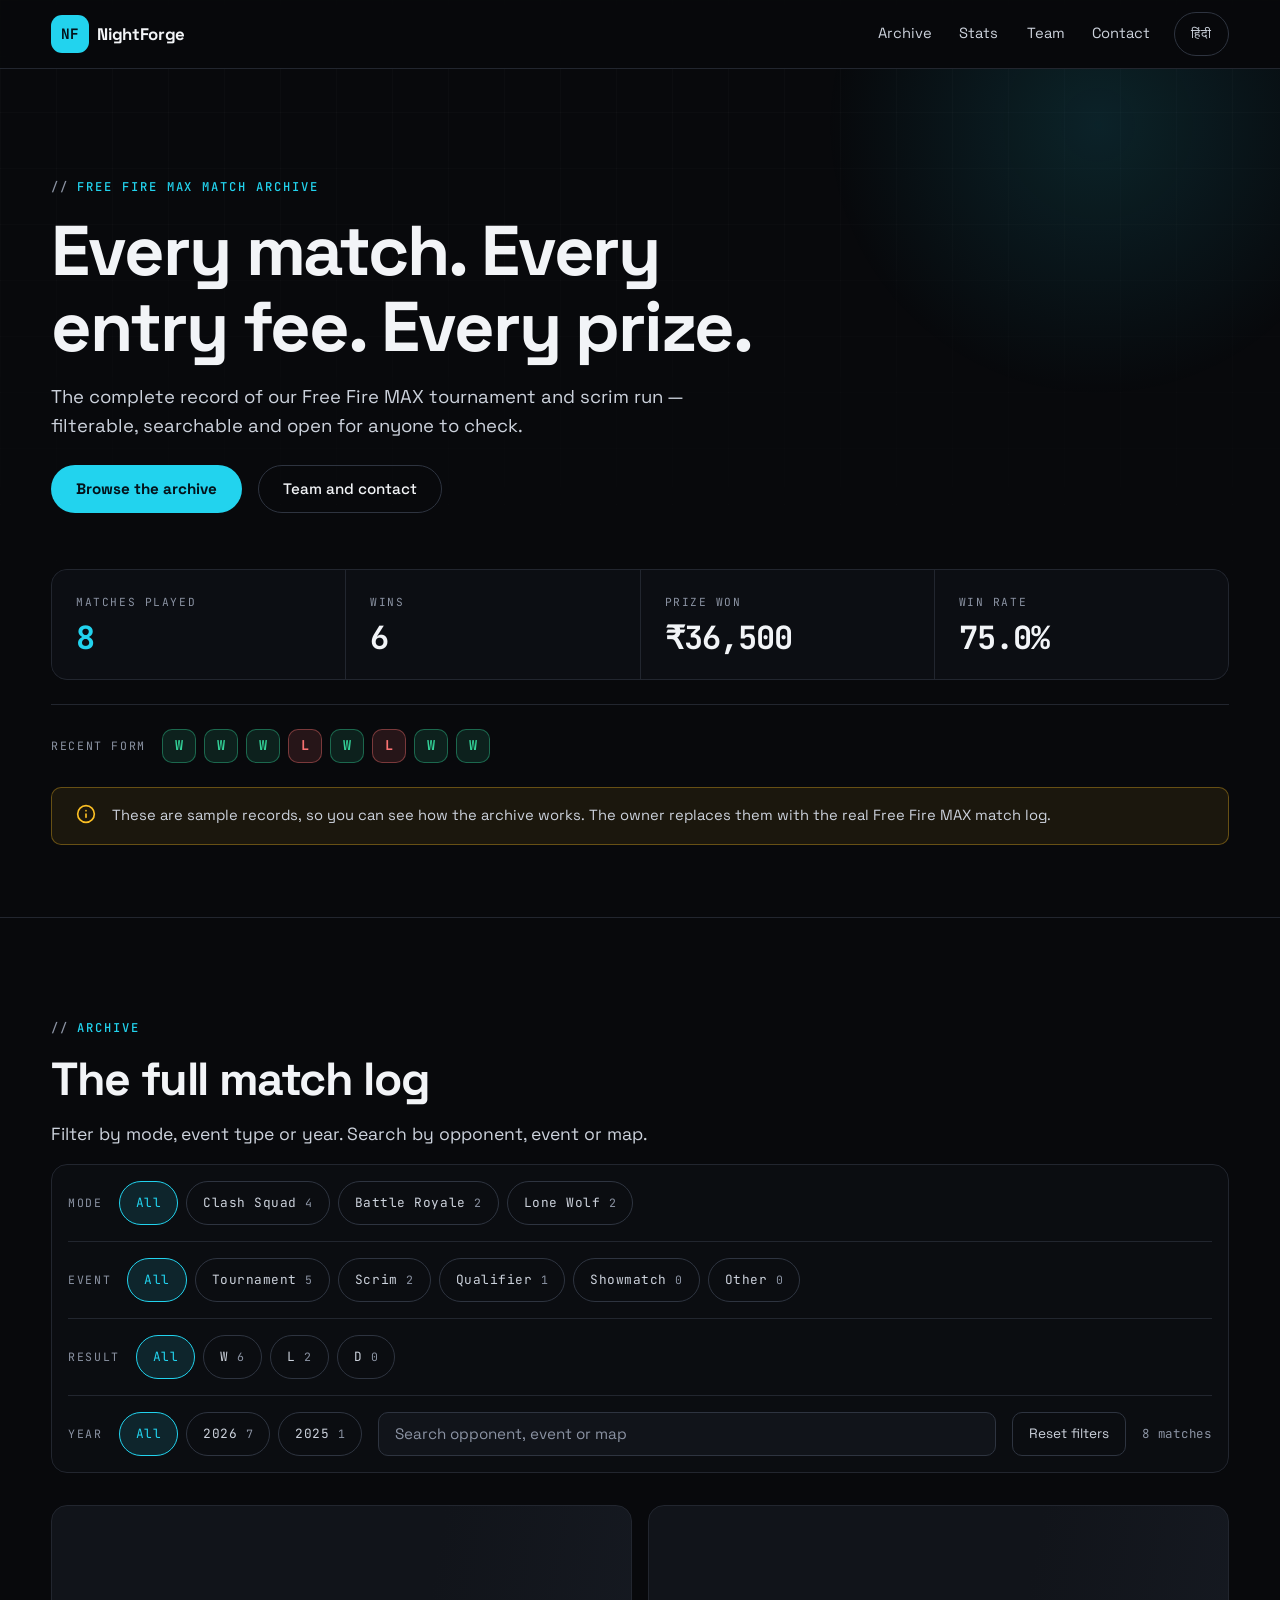
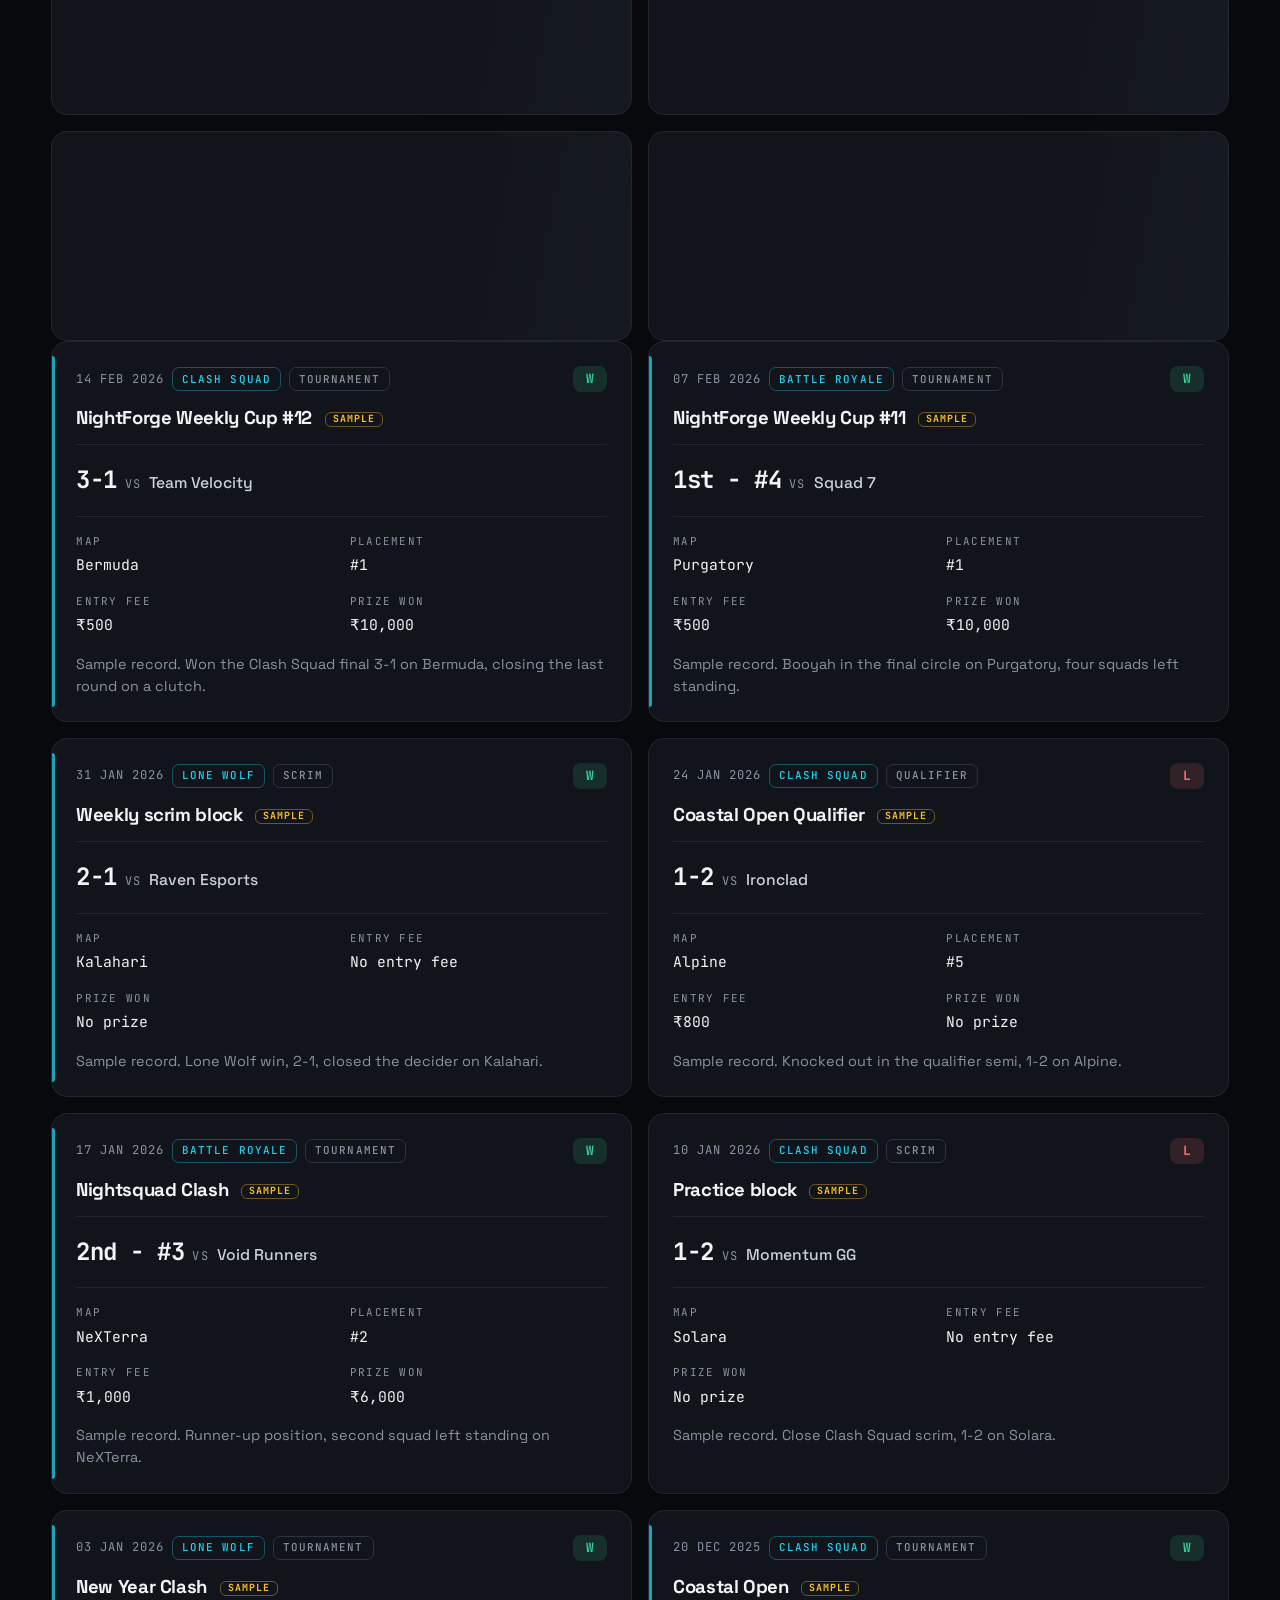
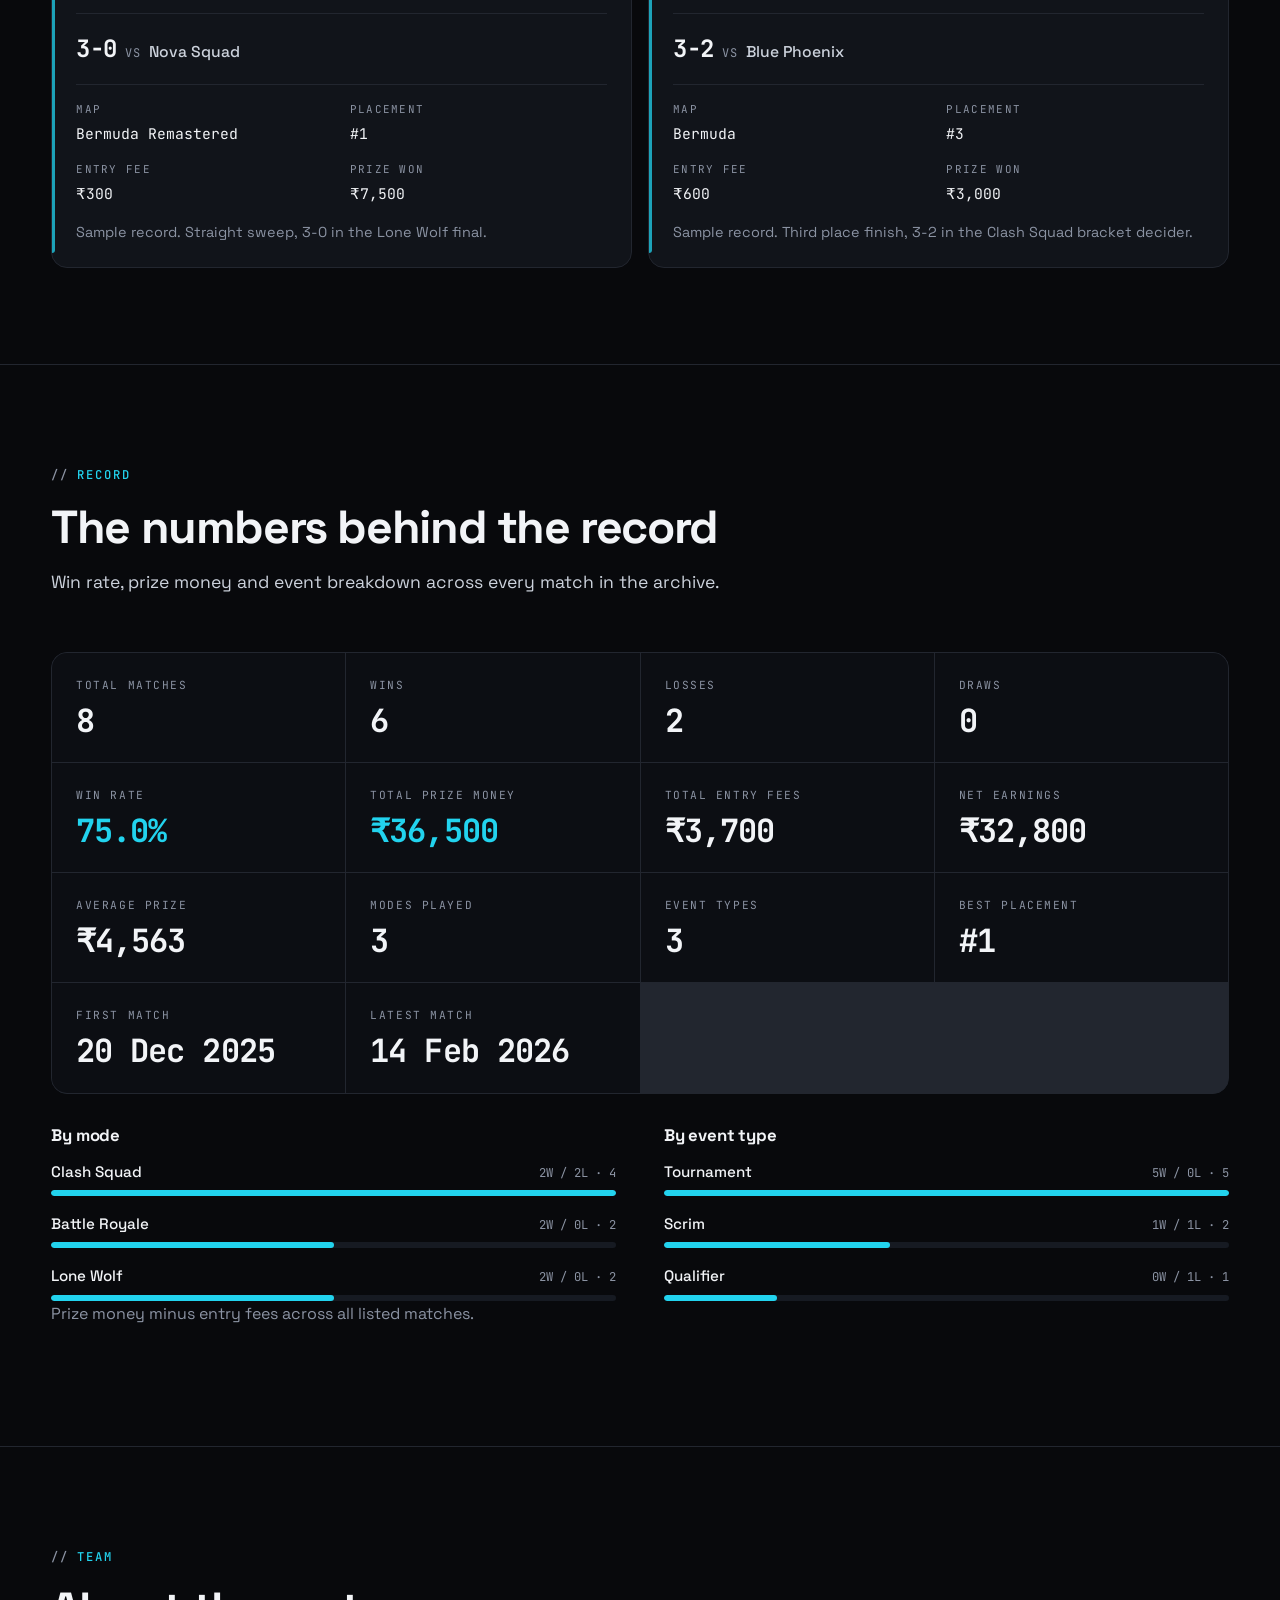
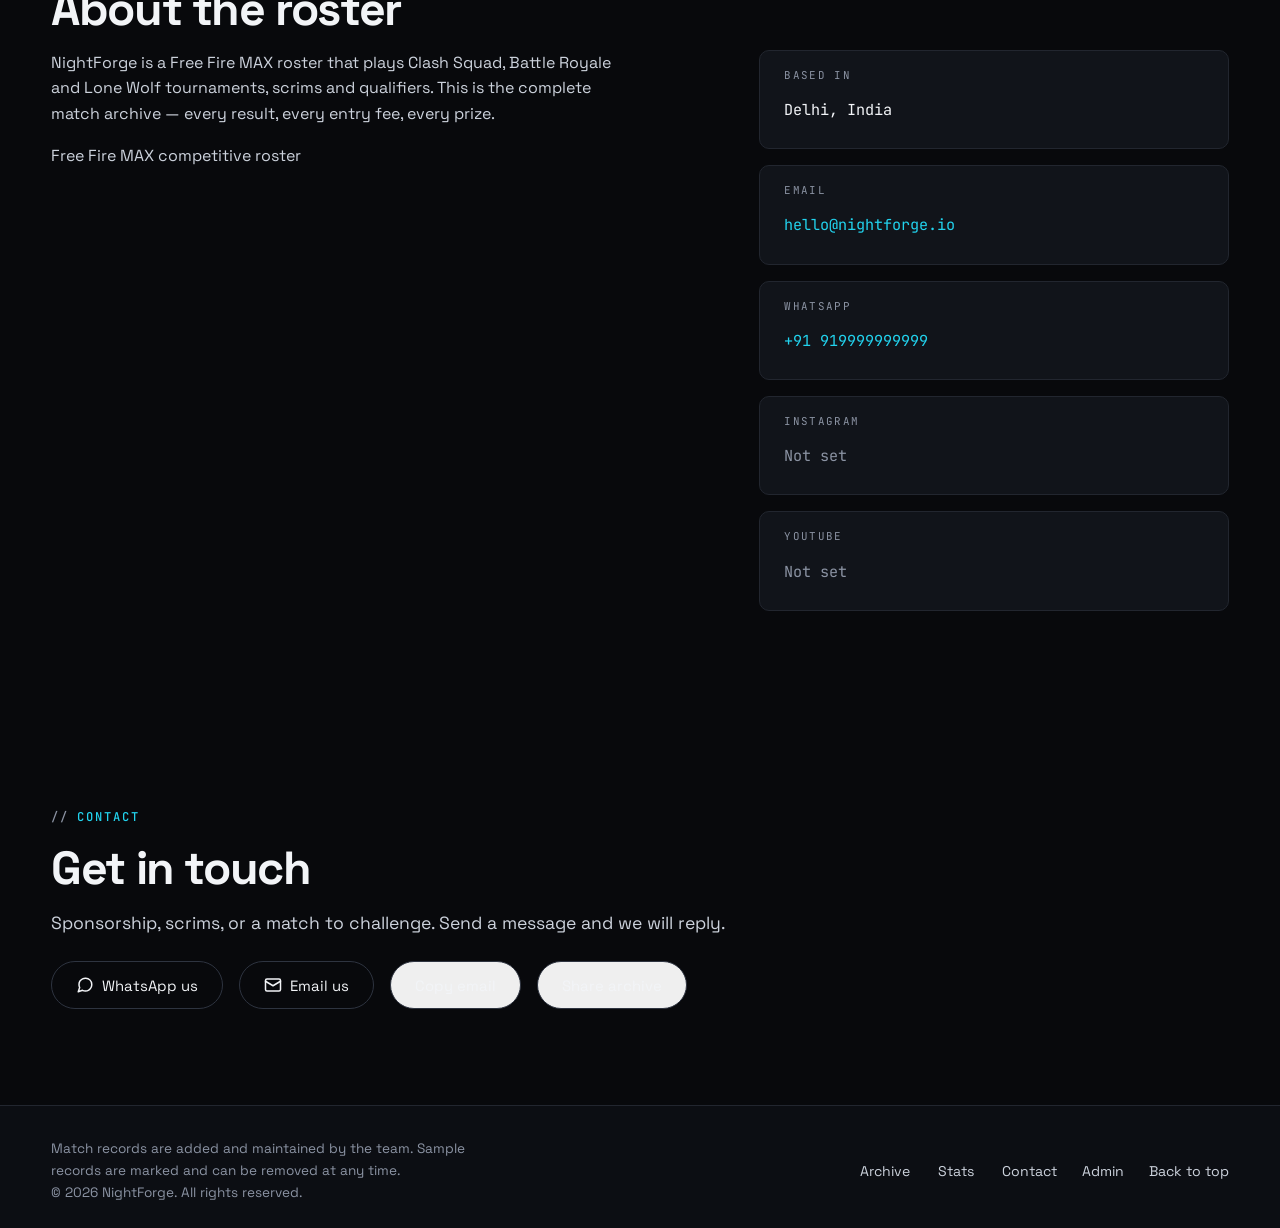
==== commit 30fb9315: "Correct game identity: Free Fire MAX match archive The archive was describing the wrong game (Counte" ====
--- a/index.html
+++ b/index.html
@@ -6,12 +6,10 @@
       name="viewport"
       content="width=device-width, initial-scale=1.0, viewport-fit=cover"
     />
-    <title>
-      NightForge — Match Archive | CS, BR &amp; LW Tournament History
-    </title>
+    <title>NightForge — Free Fire MAX Match Archive | Tournament History</title>
     <meta
       name="description"
-      content="Complete match history for NightForge — every Counter-Strike, Battle Royale and Lucky Wheel tournament and scrim, with dates, scores, entry fees and prize money. Delhi, India."
+      content="Complete Free Fire MAX match history for NightForge — every Clash Squad, Battle Royale and Lone Wolf tournament and scrim, with dates, scores, entry fees and prize money. Delhi, India."
     />
     <meta name="theme-color" content="#08090c" />
     <meta name="author" content="NightForge" />
@@ -22,10 +20,13 @@
 
     <meta property="og:type" content="website" />
     <meta property="og:site_name" content="NightForge" />
-    <meta property="og:title" content="NightForge — Match Archive" />
+    <meta
+      property="og:title"
+      content="NightForge — Free Fire MAX Match Archive"
+    />
     <meta
       property="og:description"
-      content="Every match, every entry fee, every prize. The complete CS, BR and LW tournament and scrim record."
+      content="Every match, every entry fee, every prize. The complete Free Fire MAX tournament and scrim record."
     />
     <meta
       property="og:url"
@@ -39,7 +40,7 @@
     <meta name="twitter:title" content="NightForge — Match Archive" />
     <meta
       name="twitter:description"
-      content="Every match, every entry fee, every prize. The complete CS, BR and LW tournament and scrim record."
+      content="Every match, every entry fee, every prize. The complete Free Fire MAX tournament and scrim record."
     />
     <meta
       name="twitter:image"
@@ -126,7 +127,7 @@
             >
           </h1>
           <p class="hero__sub rv" data-i18n="heroSub">
-            The complete record of our CS, BR and LW tournament and scrim run.
+            The complete record of our Free Fire MAX tournament and scrim run.
           </p>
 
           <div class="hero__actions rv">
--- a/css/style.css
+++ b/css/style.css
@@ -320,6 +320,8 @@
   display: flex;
   align-items: center;
   gap: var(--space-sm);
+  min-height: 44px;
+  min-width: 44px;
   color: var(--fg);
   font-weight: 700;
   letter-spacing: -0.02em;
@@ -400,7 +402,12 @@
   position: relative;
   display: flex;
   align-items: center;
+  justify-content: center;
   min-height: 44px;
+  /* A text link can be narrower than 44px ("Stats" is 38px). The target
+     has to clear 44x44, so the box is widened and the text centred in
+     it rather than leaving a small tap target. */
+  min-width: 44px;
   padding: 6px 0;
   color: var(--fg-2);
   font-size: 0.92rem;
@@ -1021,9 +1028,21 @@
 }
 
 .fact__value {
+  display: inline-flex;
+  align-items: center;
+  min-height: 44px;
+  min-width: 44px;
   font-family: var(--font-m);
   font-size: 0.95rem;
   overflow-wrap: anywhere;
+}
+
+/* A value that is not set is a plain value, not a control. It keeps the
+   44px row height so the block stays aligned with the set values. */
+.fact__value[data-not-set] {
+  color: var(--muted);
+  cursor: default;
+  text-decoration: none;
 }
 
 /* --- Contact -------------------------------------------------------------- */
@@ -1091,7 +1110,11 @@
 .footer__link {
   display: inline-flex;
   align-items: center;
+  justify-content: center;
   min-height: 44px;
+  /* Same reason as .nav__link: a short label like "Admin" is 42px wide,
+     which is under the 44px minimum target. */
+  min-width: 44px;
   color: var(--fg-2);
   font-size: 0.88rem;
 }
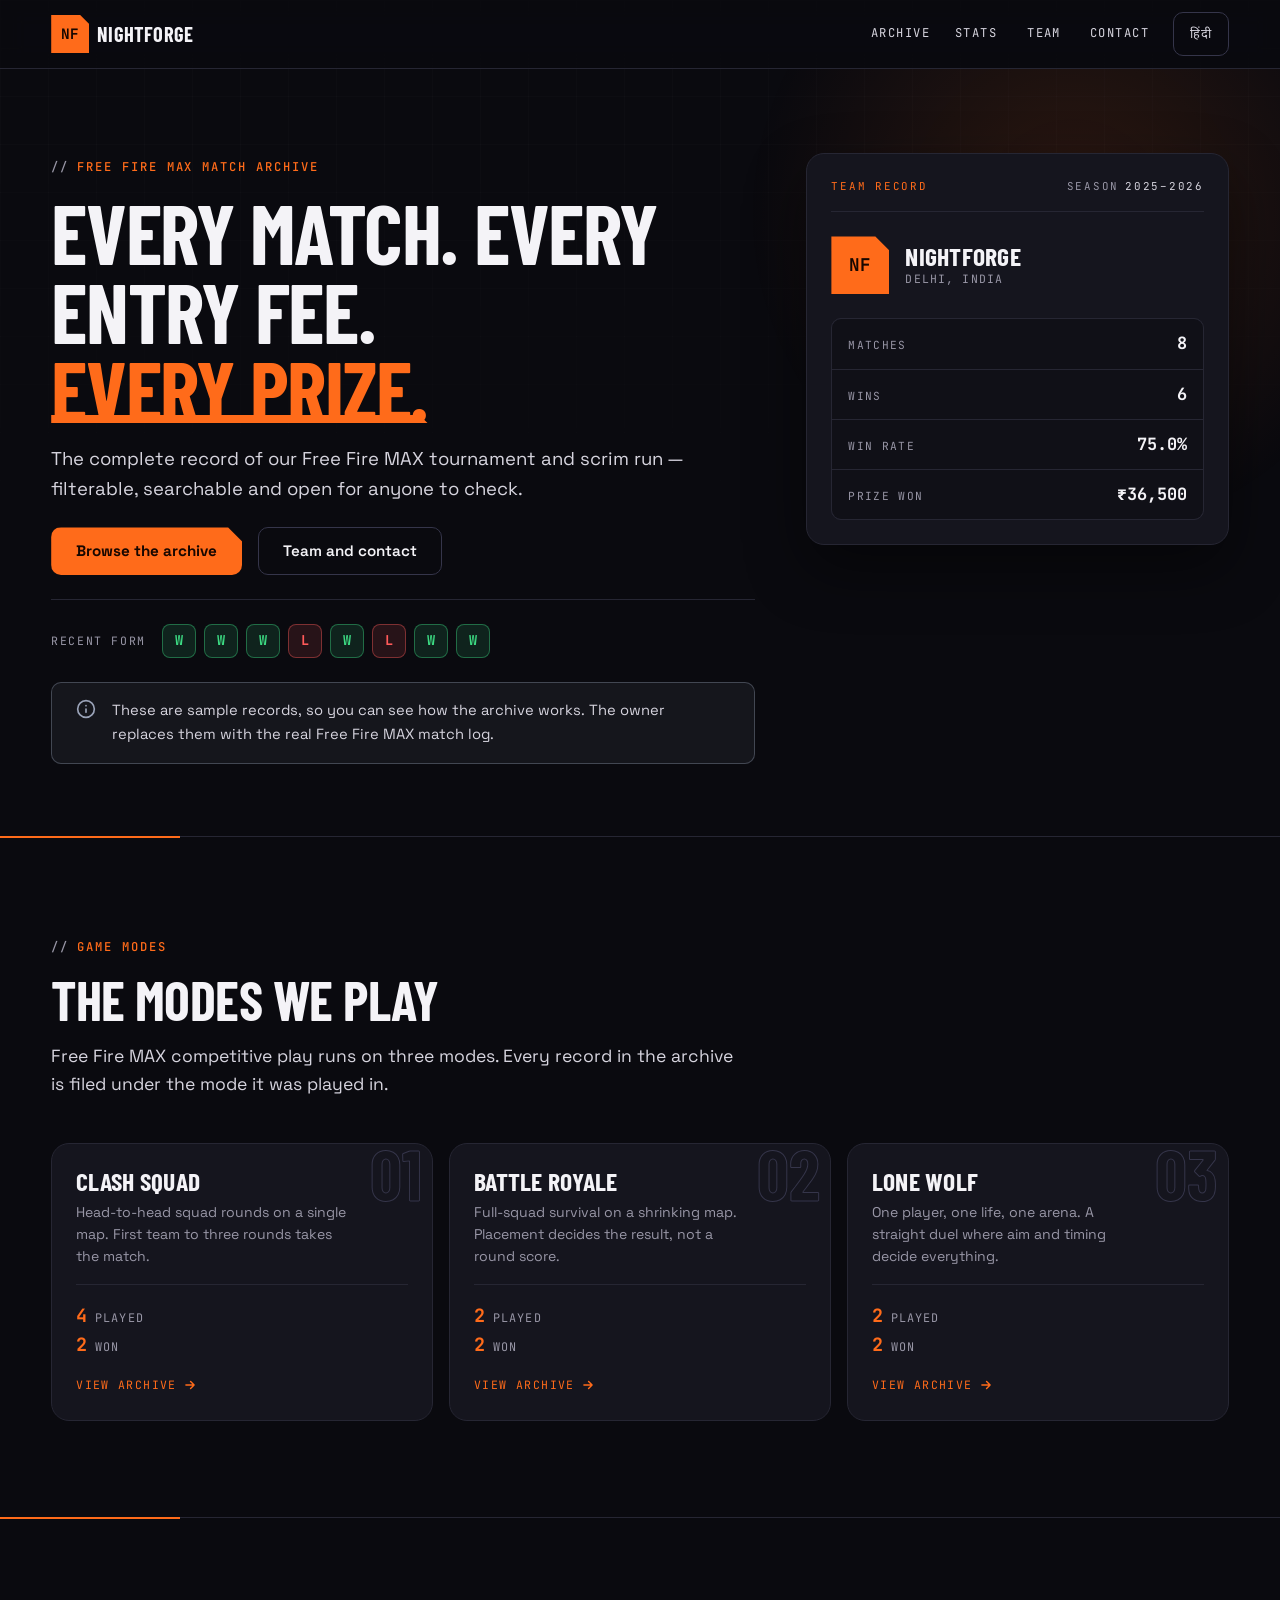
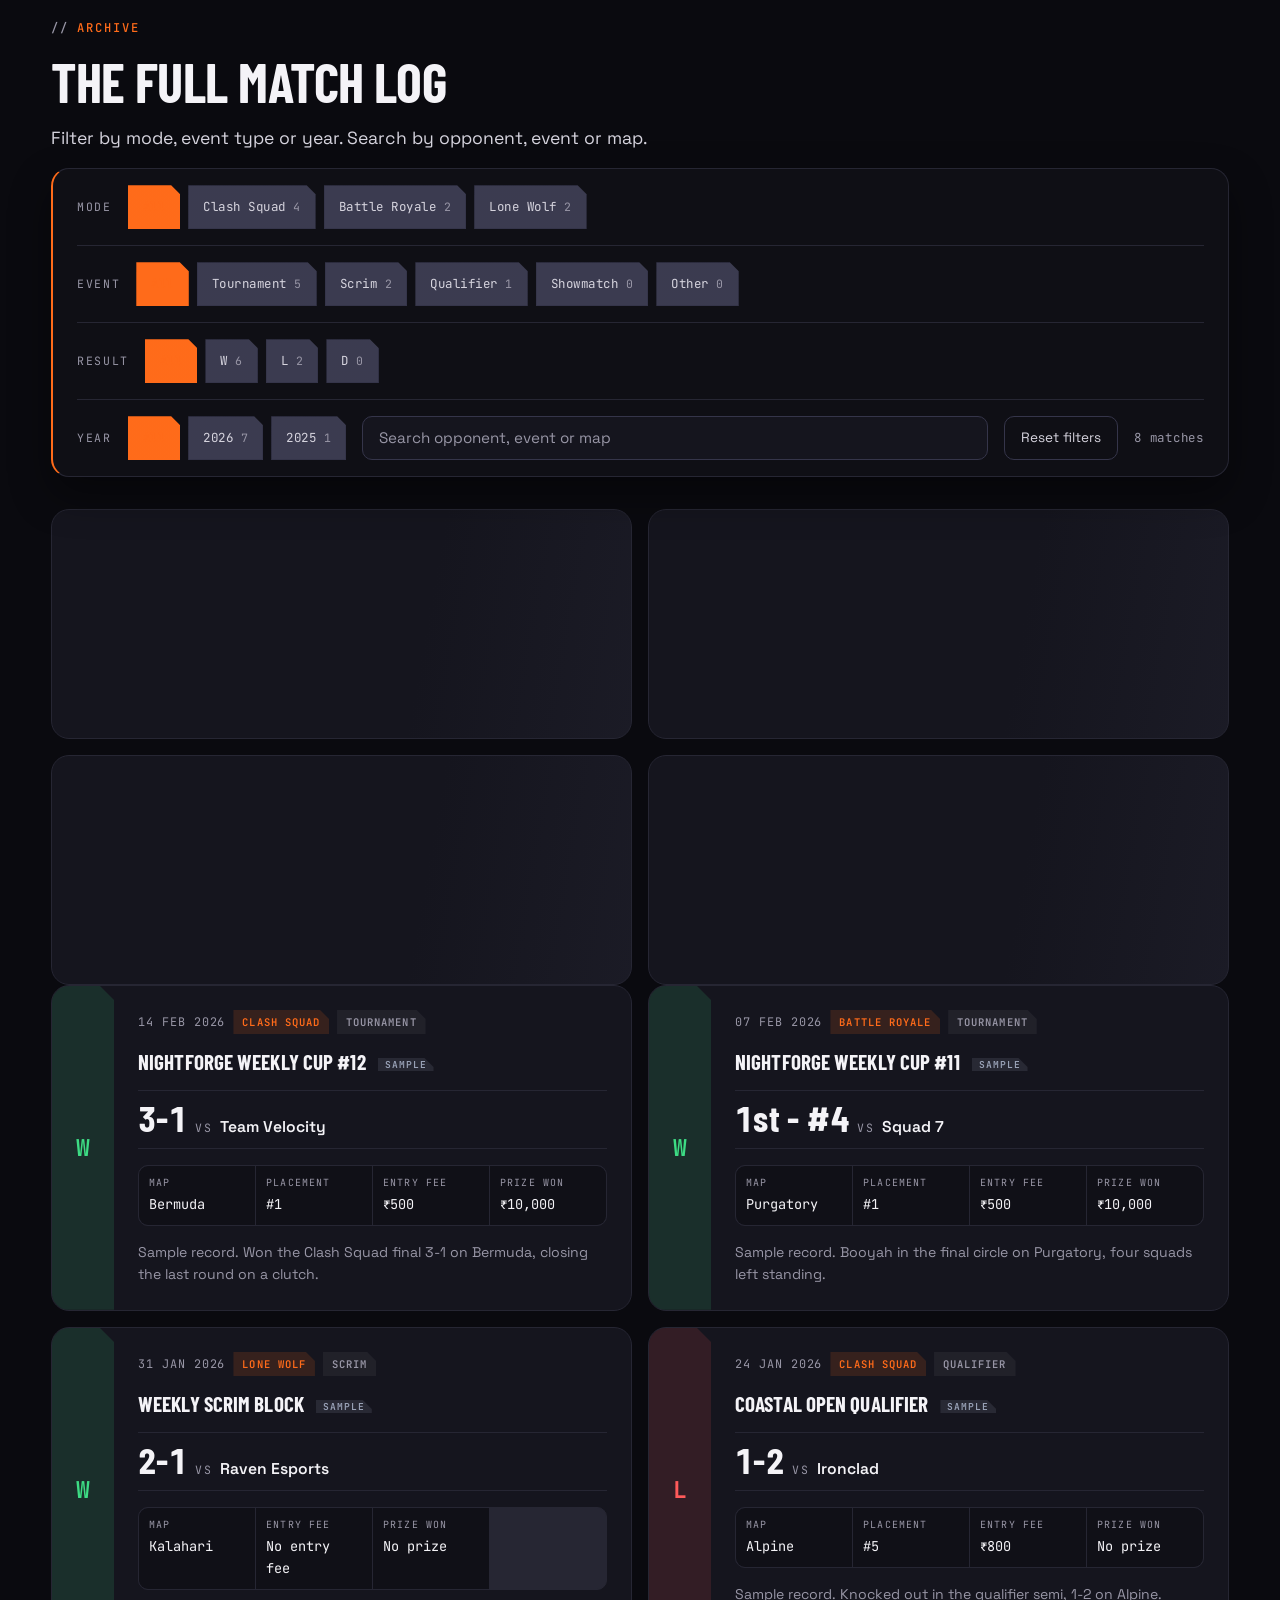
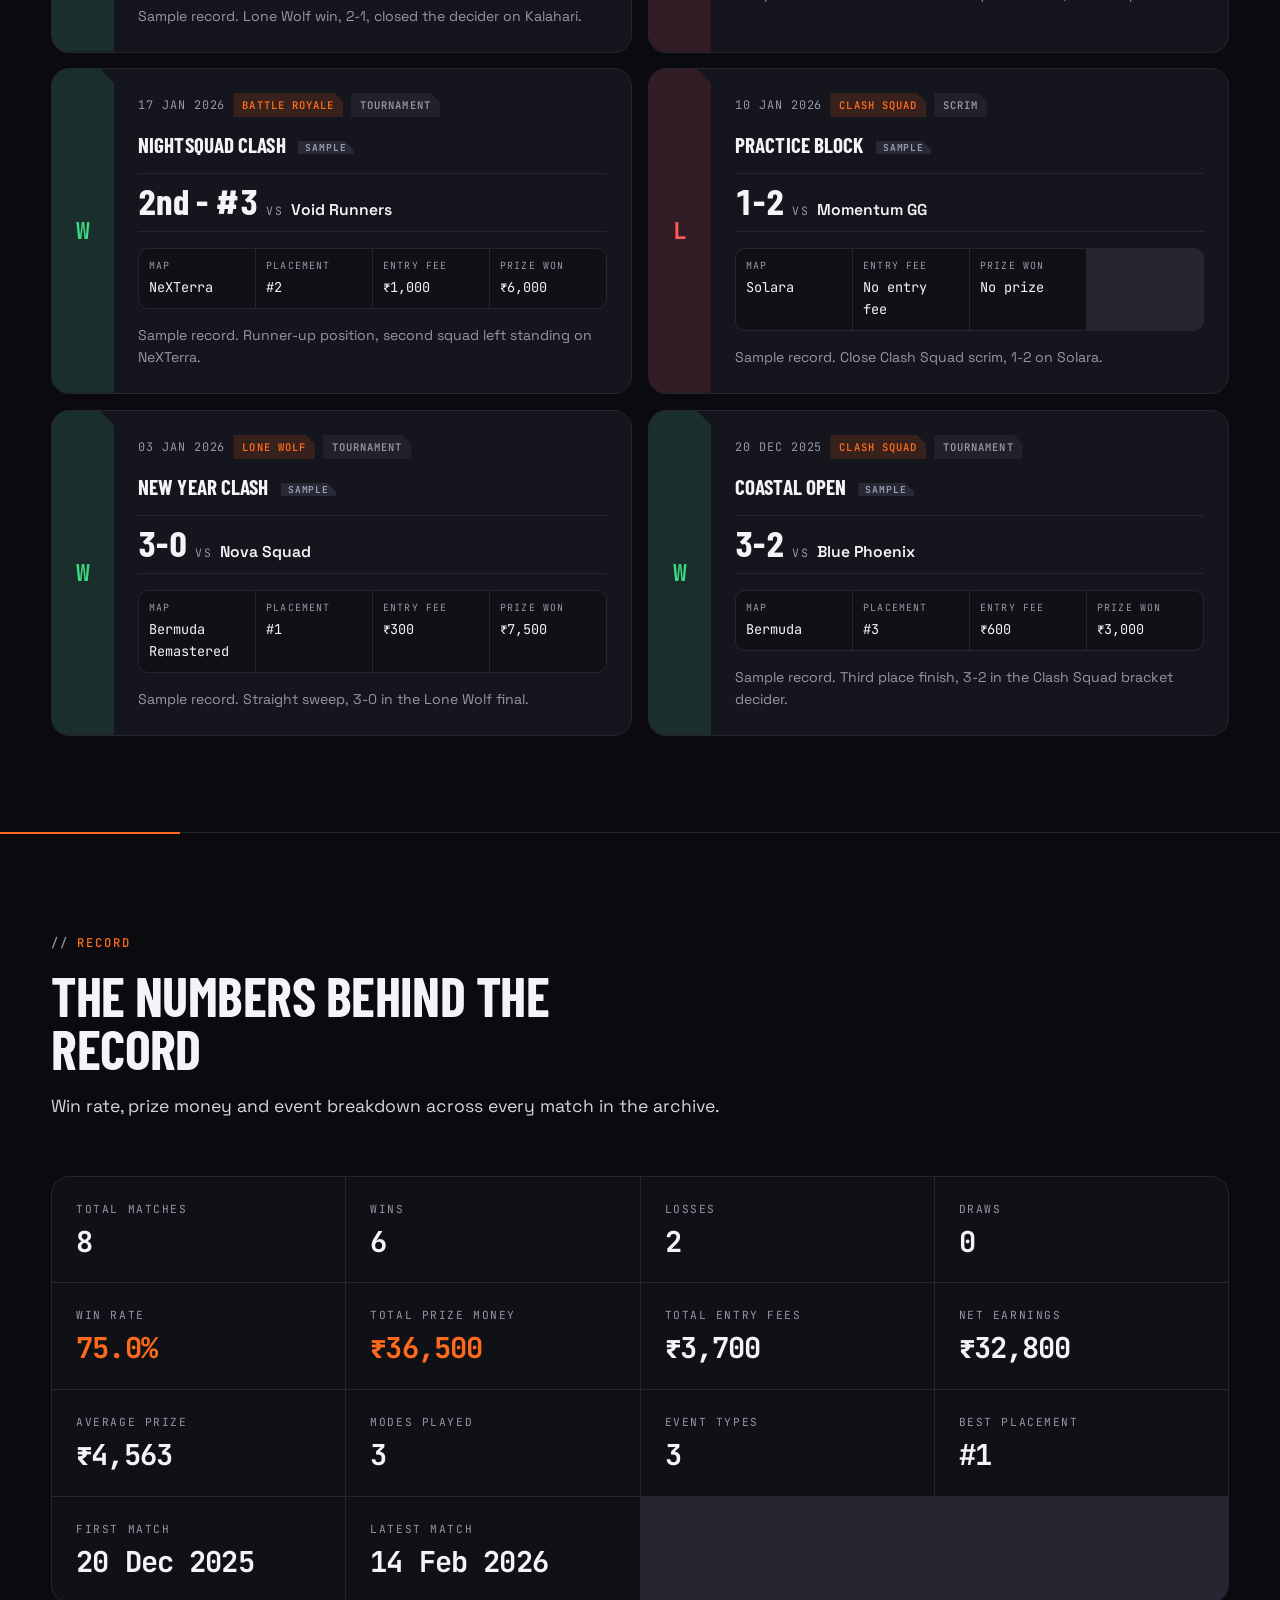
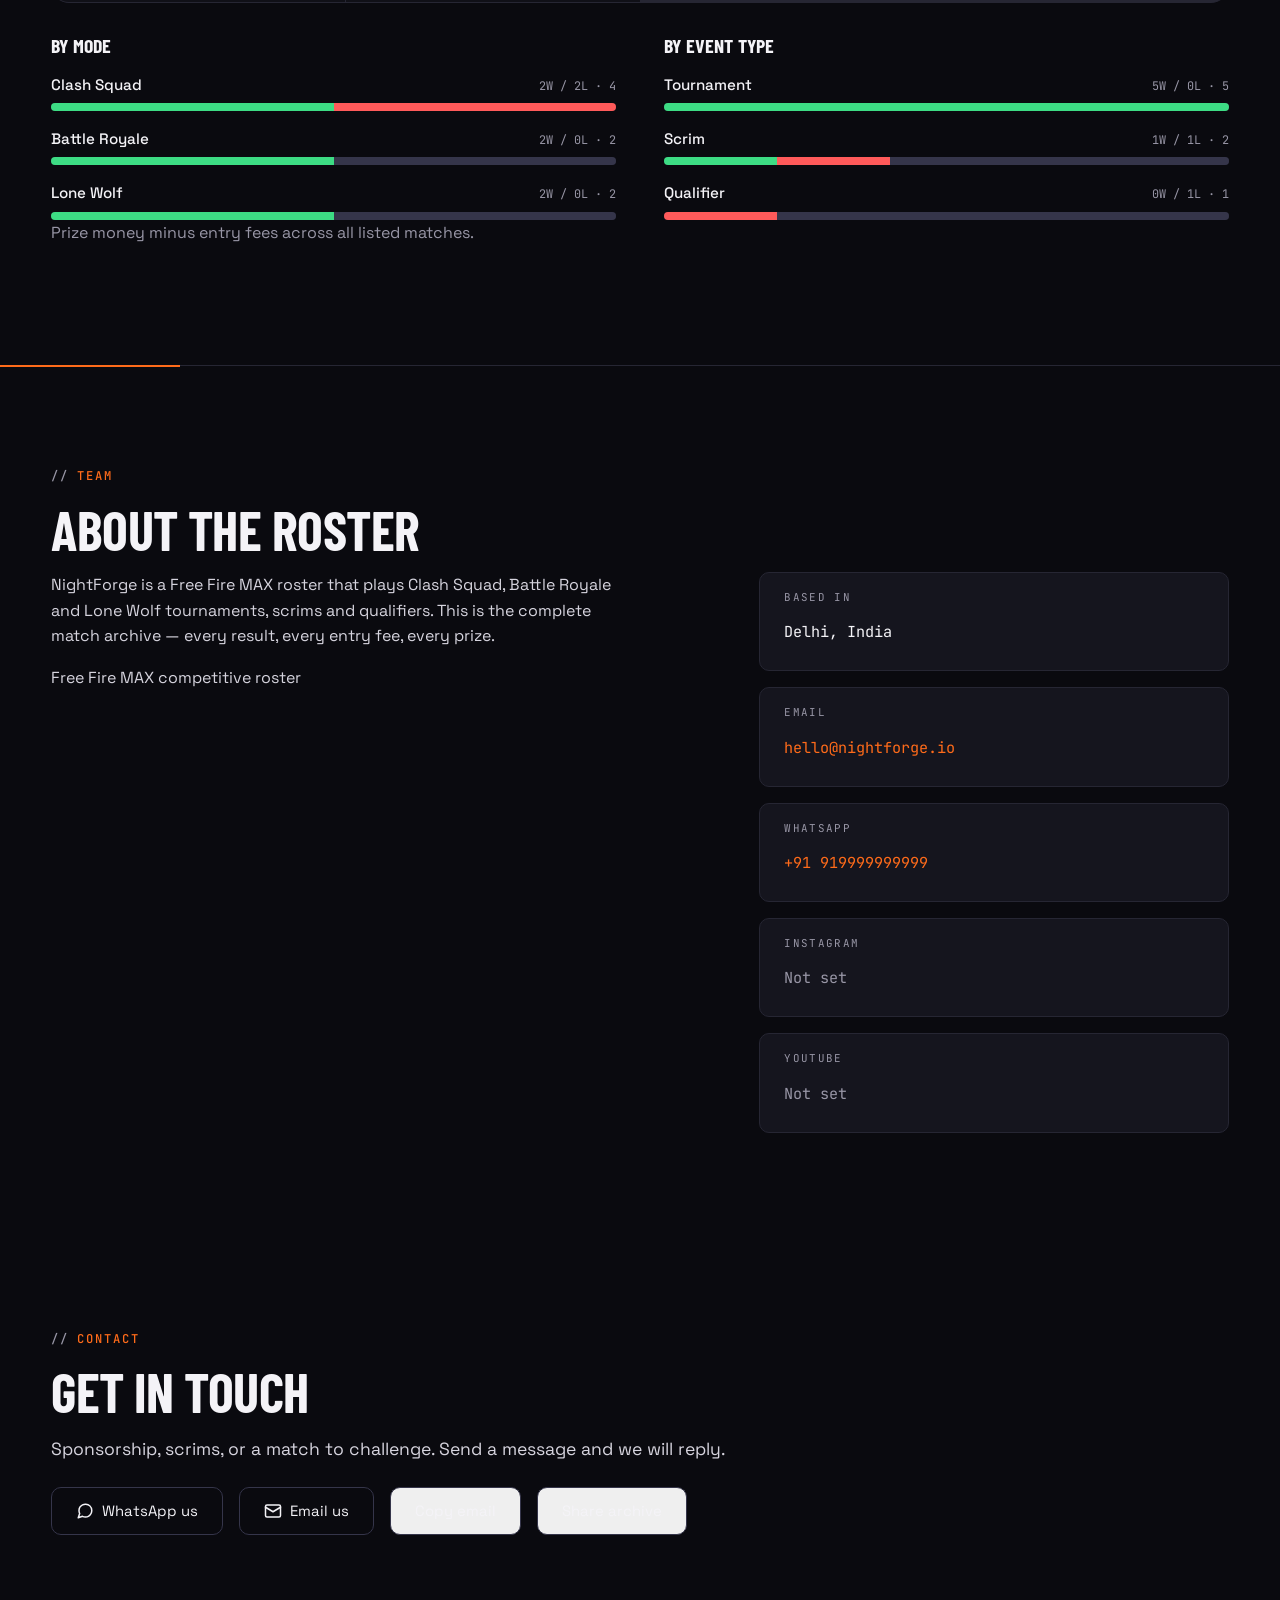
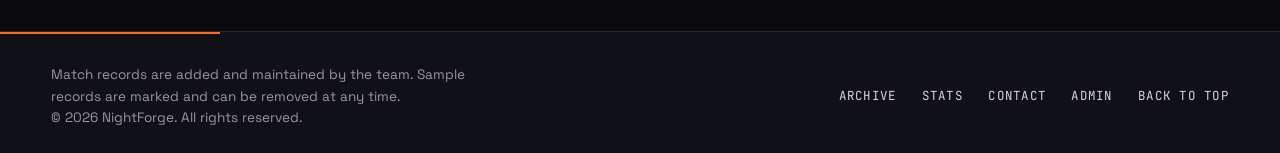
==== commit 630c1b9f: "Redesign the archive as a Free Fire MAX broadcast UI The public visual system is rebuilt around a br" ====
--- a/index.html
+++ b/index.html
@@ -11,7 +11,7 @@
       name="description"
       content="Complete Free Fire MAX match history for NightForge — every Clash Squad, Battle Royale and Lone Wolf tournament and scrim, with dates, scores, entry fees and prize money. Delhi, India."
     />
-    <meta name="theme-color" content="#08090c" />
+    <meta name="theme-color" content="#0a0a0f" />
     <meta name="author" content="NightForge" />
     <link
       rel="canonical"
@@ -54,6 +54,13 @@
     <link
       rel="preload"
       href="fonts/space-grotesk-var.woff2"
+      as="font"
+      type="font/woff2"
+      crossorigin
+    />
+    <link
+      rel="preload"
+      href="fonts/barlow-condensed-700.woff2"
       as="font"
       type="font/woff2"
       crossorigin
@@ -72,7 +79,7 @@
 
     <div class="progress" id="progress" aria-hidden="true"></div>
 
-    <header class="header">
+    <header class="header" id="header">
       <div class="wrap header__inner">
         <a class="brand" href="#top">
           <span class="brand__mark" id="brandMark" aria-hidden="true">NF</span>
@@ -118,84 +125,118 @@
     <main id="top">
       <!-- ================= HERO ================= -->
       <section class="hero" id="home">
+        <div class="wrap hero__grid">
+          <div>
+            <span class="kicker rv" data-i18n="heroKicker">Match archive</span>
+            <h1 class="hero__title rv">
+              <span data-i18n="heroTitleLead"
+                >Every match. Every entry fee.</span
+              >
+              <span class="hl" data-i18n="heroTitleAccent">Every prize.</span>
+            </h1>
+            <p class="hero__sub rv" data-i18n="heroSub">
+              The complete record of our Free Fire MAX tournament and scrim run.
+            </p>
+
+            <div class="hero__actions rv">
+              <a
+                class="btn btn--primary"
+                href="#archive"
+                data-i18n="heroCtaPrimary"
+              >
+                Browse the archive
+              </a>
+              <a
+                class="btn btn--ghost"
+                href="#team"
+                data-i18n="heroCtaSecondary"
+              >
+                Team and contact
+              </a>
+            </div>
+
+            <div class="form-strip rv">
+              <span class="form-strip__label" data-i18n="formLabel"
+                >Recent form</span
+              >
+              <div class="form-strip__row" id="formRow"></div>
+            </div>
+
+            <div class="demo-banner rv" id="demoBanner" hidden>
+              <svg
+                class="demo-banner__icon"
+                width="20"
+                height="20"
+                viewBox="0 0 24 24"
+                fill="none"
+                stroke="currentColor"
+                stroke-width="2"
+                stroke-linecap="round"
+                aria-hidden="true"
+              >
+                <circle cx="12" cy="12" r="10"></circle>
+                <path d="M12 16v-4M12 8h.01"></path>
+              </svg>
+              <span data-i18n="demoBanner">
+                These are sample records, so you can see how the archive works.
+              </span>
+            </div>
+          </div>
+
+          <!-- The board: the team identity and the headline numbers, in
+               the shape of a broadcast lower-third. -->
+          <aside class="board rv rv--wipe" aria-label="Team record">
+            <div class="board__head">
+              <span class="board__tag" data-i18n="boardTag">Team record</span>
+              <span class="board__season">
+                <span data-i18n="boardSeason">Season</span>
+                <span class="board__season-value" id="boardSeasonValue">—</span>
+              </span>
+            </div>
+
+            <div class="board__id">
+              <span class="board__mark" id="boardMark" aria-hidden="true"
+                >NF</span
+              >
+              <span>
+                <span class="board__name" id="boardName">NightForge</span>
+                <span class="board__city" id="boardCity">—</span>
+              </span>
+            </div>
+
+            <dl class="board__stats">
+              <div>
+                <dt data-i18n="boardStatMatches">Matches</dt>
+                <dd id="boardMatches">—</dd>
+              </div>
+              <div>
+                <dt data-i18n="boardStatWins">Wins</dt>
+                <dd id="boardWins">—</dd>
+              </div>
+              <div>
+                <dt data-i18n="boardStatWinRate">Win rate</dt>
+                <dd id="boardWinRate">—</dd>
+              </div>
+              <div>
+                <dt data-i18n="boardStatPrize">Prize won</dt>
+                <dd id="boardPrize">—</dd>
+              </div>
+            </dl>
+          </aside>
+        </div>
+      </section>
+
+      <!-- ================= MODES ================= -->
+      <section class="section section--modes" id="modes">
         <div class="wrap">
-          <span class="kicker rv" data-i18n="heroKicker">Match archive</span>
-          <h1 class="hero__title rv">
-            <span data-i18n-html="heroTitle"
-              >Every match. Every entry fee.
-              <span class="hl">Every prize.</span></span
-            >
-          </h1>
-          <p class="hero__sub rv" data-i18n="heroSub">
-            The complete record of our Free Fire MAX tournament and scrim run.
-          </p>
-
-          <div class="hero__actions rv">
-            <a
-              class="btn btn--primary"
-              href="#archive"
-              data-i18n="heroCtaPrimary"
-            >
-              Browse the archive
-            </a>
-            <a class="btn btn--ghost" href="#team" data-i18n="heroCtaSecondary">
-              Team and contact
-            </a>
-          </div>
-
-          <div class="stats rv">
-            <div class="stat">
-              <span class="stat__label" data-i18n="heroStatMatches"
-                >Matches played</span
-              >
-              <span class="stat__value stat__value--accent" id="heroMatches"
-                >—</span
-              >
-            </div>
-            <div class="stat">
-              <span class="stat__label" data-i18n="heroStatWins">Wins</span>
-              <span class="stat__value" id="heroWins">—</span>
-            </div>
-            <div class="stat">
-              <span class="stat__label" data-i18n="heroStatPrize"
-                >Prize won</span
-              >
-              <span class="stat__value" id="heroPrize">—</span>
-            </div>
-            <div class="stat">
-              <span class="stat__label" data-i18n="heroStatWinRate"
-                >Win rate</span
-              >
-              <span class="stat__value" id="heroWinRate">—</span>
-            </div>
-          </div>
-
-          <div class="form-strip rv">
-            <span class="form-strip__label" data-i18n="formLabel"
-              >Recent form</span
-            >
-            <div class="form-strip__row" id="formRow"></div>
-          </div>
-
-          <div class="demo-banner rv" id="demoBanner" hidden>
-            <svg
-              class="demo-banner__icon"
-              width="20"
-              height="20"
-              viewBox="0 0 24 24"
-              fill="none"
-              stroke="currentColor"
-              stroke-width="2"
-              stroke-linecap="round"
-              aria-hidden="true"
-            >
-              <circle cx="12" cy="12" r="10"></circle>
-              <path d="M12 16v-4M12 8h.01"></path>
-            </svg>
-            <span data-i18n="demoBanner">
-              These are sample records, so you can see how the archive works.
-            </span>
-          </div>
+          <span class="kicker rv" data-i18n="modesKicker">Game modes</span>
+          <h2 class="h-section rv" data-i18n="modesTitle">The modes we play</h2>
+          <p class="lead rv" data-i18n="modesSub">
+            Free Fire MAX competitive play runs on three modes. Every record in
+            the archive is filed under the mode it was played in.
+          </p>
+
+          <ul class="modes" id="modeRail"></ul>
         </div>
       </section>
 
--- a/css/style.css
+++ b/css/style.css
@@ -1,3 +1,33 @@
+/* ==========================================================================
+   NightForge Match Archive — design system
+
+   A Free Fire MAX esports archive, not a brochure. The visual language is
+   taken from broadcast graphics: a hot ember accent on deep ink, angular
+   cut corners on the elements that carry identity, a hard-edged scoreboard
+   for the numbers, and motion that reads like a results ticker.
+
+   COLOUR DISCIPLINE
+     One neutral base + one accent (ember orange). The only other colours
+     are the semantic result states (win / loss / draw) — those carry
+     meaning, not decoration. Mode and event badges stay monochrome so the
+     eye only follows colour where it means something.
+
+   GEOMETRY
+     Three kinds of surface, three treatments, on purpose:
+       - IDENTITY elements (brand mark, primary button, mode badge, result
+         flag) get an angular cut corner. They are solid, so the clip cuts
+         cleanly.
+       - UTILITY elements (chips, inputs) get a small radius or a 1px
+         gradient border that follows a cut corner.
+       - CONTAINERS (cards, panels) get a soft radius and a hairline
+         border. A panel with a clipped shadow looks broken.
+
+   MOTION
+     Every duration and every delay comes from a token, so the reduced
+     motion block can collapse the whole system to zero by reassigning
+     those tokens. No declaration anywhere needs !important.
+   ========================================================================== */
+
 @font-face {
   font-family: "Space Grotesk";
   src: url("../fonts/space-grotesk-var.woff2") format("woff2");
@@ -6,6 +36,20 @@
 }
 
 @font-face {
+  font-family: "Barlow Condensed";
+  src: url("../fonts/barlow-condensed-700.woff2") format("woff2");
+  font-weight: 700;
+  font-display: swap;
+}
+
+@font-face {
+  font-family: "Barlow Condensed";
+  src: url("../fonts/barlow-condensed-600.woff2") format("woff2");
+  font-weight: 600;
+  font-display: swap;
+}
+
+@font-face {
   font-family: "JetBrains Mono";
   src: url("../fonts/jetbrains-mono-var.woff2") format("woff2");
   font-weight: 100 800;
@@ -20,45 +64,36 @@
 }
 
 /* ==========================================================================
-   NightForge Match Archive — design system
-
-   A competitive archive, not a brochure. Dark instrument-panel look:
-   near-black base, one cyan accent, monospaced labels and tabular numerals
-   so a column of scores lines up the way a scoreboard does.
-
-   COLOUR DISCIPLINE
-     One neutral base + one accent (cyan). The only other colours are the
-     semantic result states (win / loss / draw) — those carry meaning, not
-     decoration. Mode and event badges stay monochrome so the eye only
-     follows colour where it means something.
+   Tokens
    ========================================================================== */
 
 :root {
   /* Surfaces — layered, never pure black. Borders separate, not shadows. */
-  --bg: #08090c;
-  --bg-2: #0c0e13;
-  --card: #11141a;
-  --card-2: #161a22;
-  --line: #22262f;
-  --line-2: #2e3440;
+  --bg: #0a0a0f;
+  --bg-2: #101017;
+  --card: #15151e;
+  --card-2: #1c1c27;
+  --line: #262633;
+  --line-2: #35354a;
 
   /* Text — every pairing below passes 4.5:1 on --bg and on --card. */
-  --fg: #f2f4f7;
-  --fg-2: #ccd2dc;
-  --muted: #8b93a3;
+  --fg: #f4f3f7;
+  --fg-2: #d6d4de;
+  --muted: #9896a6;
 
   /* One accent. Used for action, emphasis and key numbers only. */
-  --accent: #22d3ee;
-  --accent-ink: #04121a;
-  --accent-dim: rgb(34 211 238 / 12%);
-  --accent-line: rgb(34 211 238 / 34%);
+  --accent: #ff6b1a;
+  --accent-ink: #170700;
+  --accent-dim: rgb(255 107 26 / 14%);
+  --accent-line: rgb(255 107 26 / 38%);
+  --accent-glow: rgb(255 107 26 / 26%);
 
   /* Semantic result states. */
-  --win: #34d399;
-  --loss: #f87171;
-  --draw: #fbbf24;
-
-  --radius-card: 16px;
+  --win: #3ddc84;
+  --loss: #ff5a5a;
+  --draw: #9aa3b8;
+
+  --radius-card: 18px;
   --radius-sm: 10px;
   --radius-pill: 999px;
 
@@ -72,8 +107,13 @@
 
   --font-d:
     "Space Grotesk", system-ui, -apple-system, "Segoe UI", roboto, sans-serif;
+  /* The display face. Barlow Condensed is a broadcast face — narrow, heavy
+     and flat, which is exactly what an esports lower-third wants. */
+  --font-display:
+    "Barlow Condensed", "Arial Narrow", "Space Grotesk", sans-serif;
   --font-m:
-    "JetBrains Mono", ui-monospace, sfmono-regular, menlo, consolas, monospace;
+    "JetBrains Mono", "Noto Sans Devanagari", ui-monospace, sfmono-regular,
+    menlo, consolas, monospace;
   --font-hi: "Noto Sans Devanagari", "Nirmala UI", "Mangal", var(--font-d);
 
   --wrap: 1180px;
@@ -82,6 +122,7 @@
   --safe-b: env(safe-area-inset-bottom, 0px);
 
   --ease: cubic-bezier(0.2, 0.7, 0.2, 1);
+  --ease-out: cubic-bezier(0.16, 1, 0.3, 1);
 
   /* Every duration in the stylesheet comes from one of these tokens, so the
      reduced-motion block can collapse them all to zero by reassigning the
@@ -90,6 +131,23 @@
   --dur: 0.22s;
   --dur-med: 0.5s;
   --dur-slow: 1.4s;
+
+  /* The stagger between successive elements in a sequence. Zeroed by the
+     reduced-motion block along with the durations. */
+  --stagger: 45ms;
+  --iter: infinite;
+
+  /* Angular cut corners. */
+  --cut-sm: polygon(0 0, calc(100% - 9px) 0, 100% 9px, 100% 100%, 0 100%);
+  --cut-md: polygon(0 0, calc(100% - 14px) 0, 100% 14px, 100% 100%, 0 100%);
+  --cut-lg: polygon(0 0, calc(100% - 24px) 0, 100% 24px, 100% 100%, 0 100%);
+}
+
+/* The Hindi locale swaps the display face for the Devanagari face — a
+   condensed Latin face has no Devanagari glyphs, and the browser would
+   fall back to an arbitrary system font. */
+html[lang="hi"] {
+  --font-display: var(--font-hi);
 }
 
 /* --- Reset ---------------------------------------------------------------- */
@@ -124,10 +182,10 @@
   inset: 0;
   z-index: -2;
   background-image:
-    linear-gradient(rgb(255 255 255 / 2.2%) 1px, transparent 1px),
-    linear-gradient(90deg, rgb(255 255 255 / 2.2%) 1px, transparent 1px);
-  background-size: 56px 56px;
-  mask-image: linear-gradient(to bottom, black, transparent 72%);
+    linear-gradient(rgb(255 255 255 / 2%) 1px, transparent 1px),
+    linear-gradient(90deg, rgb(255 255 255 / 2%) 1px, transparent 1px);
+  background-size: 48px 48px;
+  mask-image: linear-gradient(to bottom, black, transparent 68%);
 }
 
 html[lang="hi"] body {
@@ -197,12 +255,29 @@
 }
 
 .section {
+  position: relative;
   padding-block: clamp(56px, 8vw, 96px);
   border-top: 1px solid var(--line);
 }
 
+/* A short ember rule marks the start of every section — the one piece of
+   chrome that tells you where you are in a long scroll. */
+.section::after {
+  content: "";
+  position: absolute;
+  top: -1px;
+  left: 0;
+  width: min(180px, 28%);
+  height: 2px;
+  background: var(--accent);
+}
+
 .section--flush {
   border-top: 0;
+}
+
+.section--flush::after {
+  display: none;
 }
 
 /* --- Typography helpers --------------------------------------------------- */
@@ -230,8 +305,14 @@
 }
 
 .h-section {
-  font-size: clamp(1.8rem, 4.2vw, 2.9rem);
+  max-width: 20ch;
   margin-bottom: var(--space-md);
+  font-family: var(--font-display);
+  font-size: clamp(2rem, 5vw, 3.4rem);
+  font-weight: 700;
+  letter-spacing: -0.01em;
+  line-height: 0.98;
+  text-transform: uppercase;
 }
 
 .lead {
@@ -255,16 +336,17 @@
   min-height: 48px;
   padding: 0 var(--space-lg);
   border: 1.5px solid transparent;
-  border-radius: var(--radius-pill);
+  border-radius: var(--radius-sm);
   font-size: 0.95rem;
-  font-weight: 500;
+  font-weight: 600;
   text-decoration: none;
   cursor: pointer;
   transition:
     transform var(--dur) var(--ease),
     background-color var(--dur) var(--ease),
     border-color var(--dur) var(--ease),
-    color var(--dur) var(--ease);
+    color var(--dur) var(--ease),
+    box-shadow var(--dur) var(--ease);
 }
 
 .btn:hover {
@@ -278,12 +360,13 @@
 .btn--primary {
   background: var(--accent);
   color: var(--accent-ink);
+  clip-path: var(--cut-md);
   font-weight: 700;
 }
 
 .btn--primary:hover {
   transform: translateY(-2px);
-  box-shadow: 0 8px 24px rgb(34 211 238 / 22%);
+  box-shadow: 0 10px 28px var(--accent-glow);
 }
 
 .btn--ghost {
@@ -304,9 +387,15 @@
   top: 0;
   z-index: 50;
   padding-top: var(--safe-t);
-  background: rgb(8 9 12 / 82%);
+  background: rgb(10 10 15 / 82%);
   backdrop-filter: blur(14px) saturate(140%);
   border-bottom: 1px solid var(--line);
+  transition: border-color var(--dur) var(--ease);
+}
+
+/* Once the page has scrolled, the header picks up an ember hairline. */
+.header.is-scrolled {
+  border-bottom-color: var(--accent-line);
 }
 
 .header__inner {
@@ -337,9 +426,9 @@
   place-items: center;
   width: 38px;
   height: 38px;
-  border-radius: 11px;
   background: var(--accent);
   color: var(--accent-ink);
+  clip-path: var(--cut-sm);
   font-family: var(--font-m);
   font-size: 0.9rem;
   font-weight: 700;
@@ -347,7 +436,10 @@
 }
 
 .brand__name {
-  font-size: 1.05rem;
+  font-family: var(--font-display);
+  font-size: 1.28rem;
+  letter-spacing: 0.01em;
+  text-transform: uppercase;
   white-space: nowrap;
 }
 
@@ -410,7 +502,10 @@
   min-width: 44px;
   padding: 6px 0;
   color: var(--fg-2);
-  font-size: 0.92rem;
+  font-family: var(--font-m);
+  font-size: 0.76rem;
+  letter-spacing: 0.12em;
+  text-transform: uppercase;
   text-decoration: none;
 }
 
@@ -439,7 +534,7 @@
   min-height: 44px;
   padding: 0 var(--space-md);
   border: 1px solid var(--line-2);
-  border-radius: var(--radius-pill);
+  border-radius: var(--radius-sm);
   background: transparent;
   color: var(--fg-2);
   font-family: var(--font-m);
@@ -448,7 +543,8 @@
   cursor: pointer;
   transition:
     border-color var(--dur) var(--ease),
-    color var(--dur) var(--ease);
+    color var(--dur) var(--ease),
+    background-color var(--dur) var(--ease);
 }
 
 .lang-toggle:hover {
@@ -456,35 +552,77 @@
   color: var(--accent);
 }
 
+.lang-toggle[aria-pressed="true"] {
+  border-color: var(--accent);
+  background: var(--accent-dim);
+  color: var(--accent);
+}
+
 /* --- Hero ----------------------------------------------------------------- */
 
 .hero {
   position: relative;
-  padding-block: clamp(48px, 9vw, 104px) clamp(40px, 6vw, 72px);
+  padding-block: clamp(40px, 7vw, 84px) clamp(40px, 6vw, 72px);
   overflow: hidden;
 }
 
+/* The one gradient in the view: an ember bloom behind the board. */
 .hero::after {
   content: "";
   position: absolute;
-  top: -30%;
-  right: -10%;
+  top: -28%;
+  right: -12%;
   z-index: -1;
-  width: 620px;
-  height: 620px;
+  width: 720px;
+  height: 720px;
   border-radius: 50%;
-  background: radial-gradient(circle, rgb(34 211 238 / 13%), transparent 62%);
+  background: radial-gradient(circle, rgb(255 107 26 / 14%), transparent 64%);
   pointer-events: none;
 }
 
+.hero__grid {
+  display: grid;
+  grid-template-columns: minmax(0, 1.25fr) minmax(0, 0.75fr);
+  gap: clamp(28px, 4vw, 56px);
+  align-items: start;
+}
+
 .hero__title {
-  max-width: 17ch;
+  max-width: 16ch;
   margin-bottom: var(--space-md);
-  font-size: clamp(2.4rem, 7vw, 4.4rem);
+  font-family: var(--font-display);
+  font-size: clamp(2.7rem, 7.4vw, 5.2rem);
+  font-weight: 700;
+  letter-spacing: -0.015em;
+  line-height: 0.94;
+  text-transform: uppercase;
+}
+
+/* The highlighted word gets a rule drawn under it as the hero lands. */
+.hero__title .hl {
+  position: relative;
+  display: inline-block;
+}
+
+.hero__title .hl::after {
+  content: "";
+  position: absolute;
+  inset-inline: 0;
+  bottom: 0.06em;
+  height: 0.1em;
+  background: var(--accent);
+  clip-path: var(--cut-sm);
+  transform: scaleX(0);
+  transform-origin: left;
+  transition: transform var(--dur-slow) var(--ease) 0.25s;
+}
+
+.js .hero__title.in .hl::after {
+  transform: scaleX(1);
 }
 
 .hero__sub {
-  max-width: 56ch;
+  max-width: 54ch;
   margin-bottom: var(--space-lg);
   color: var(--fg-2);
   font-size: clamp(1.02rem, 1.6vw, 1.16rem);
@@ -496,11 +634,129 @@
   gap: var(--space-md);
 }
 
+/* --- The board (hero record panel) ---------------------------------------- */
+
+.board {
+  position: relative;
+  padding: var(--space-lg);
+  border: 1px solid var(--line);
+  border-radius: var(--radius-card);
+  background: var(--card);
+  box-shadow: 0 24px 60px rgb(0 0 0 / 45%);
+}
+
+.board__head {
+  display: flex;
+  align-items: center;
+  justify-content: space-between;
+  gap: var(--space-sm);
+  margin-bottom: var(--space-lg);
+  padding-bottom: var(--space-md);
+  border-bottom: 1px solid var(--line);
+  font-family: var(--font-m);
+  font-size: 0.68rem;
+  letter-spacing: 0.16em;
+  text-transform: uppercase;
+  color: var(--muted);
+}
+
+.board__tag {
+  color: var(--accent);
+}
+
+/* The season label sits on the right of the board head. The word comes
+   from the dictionary, the year range from the archive itself. */
+.board__season {
+  display: inline-flex;
+  align-items: baseline;
+  gap: 6px;
+  text-align: end;
+}
+
+.board__season-value {
+  color: var(--fg-2);
+  font-variant-numeric: tabular-nums;
+}
+
+.board__id {
+  display: flex;
+  align-items: center;
+  gap: var(--space-md);
+  margin-bottom: var(--space-lg);
+}
+
+.board__mark {
+  display: grid;
+  place-items: center;
+  flex: none;
+  width: 58px;
+  height: 58px;
+  background: var(--accent);
+  color: var(--accent-ink);
+  clip-path: var(--cut-md);
+  font-family: var(--font-m);
+  font-size: 1.1rem;
+  font-weight: 700;
+}
+
+.board__name {
+  display: block;
+  font-family: var(--font-display);
+  font-size: 1.6rem;
+  letter-spacing: 0.01em;
+  line-height: 1.1;
+  text-transform: uppercase;
+}
+
+.board__city {
+  display: block;
+  color: var(--muted);
+  font-family: var(--font-m);
+  font-size: 0.72rem;
+  letter-spacing: 0.1em;
+  text-transform: uppercase;
+}
+
+.board__stats {
+  display: grid;
+  gap: 1px;
+  margin: 0;
+  border: 1px solid var(--line);
+  border-radius: var(--radius-sm);
+  background: var(--line);
+  overflow: hidden;
+}
+
+.board__stats > div {
+  display: flex;
+  align-items: baseline;
+  justify-content: space-between;
+  gap: var(--space-md);
+  padding: 11px var(--space-md);
+  background: var(--bg-2);
+}
+
+.board__stats dt {
+  color: var(--muted);
+  font-family: var(--font-m);
+  font-size: 0.7rem;
+  letter-spacing: 0.12em;
+  text-transform: uppercase;
+}
+
+.board__stats dd {
+  margin: 0;
+  font-family: var(--font-m);
+  font-size: 1.06rem;
+  font-variant-numeric: tabular-nums;
+  font-weight: 700;
+}
+
 /* --- Stats ---------------------------------------------------------------- */
 
 .stats {
   display: grid;
-  grid-template-columns: repeat(4, 1fr);
+  grid-template-columns: repeat(4, minmax(0, 1fr));
   gap: 1px;
   margin-top: clamp(36px, 5vw, 56px);
   overflow: hidden;
@@ -510,8 +766,29 @@
 }
 
 .stat {
+  position: relative;
   padding: var(--space-lg);
   background: var(--bg-2);
+  transition: background-color var(--dur) var(--ease);
+}
+
+.stat:hover {
+  background: var(--card);
+}
+
+/* The four headline tiles carry the accent rule and the big number. */
+.stat--feature {
+  background: var(--card);
+}
+
+.stat--feature::before {
+  content: "";
+  position: absolute;
+  top: 0;
+  left: 0;
+  width: 42%;
+  height: 2px;
+  background: var(--accent);
 }
 
 .stat__label {
@@ -527,11 +804,15 @@
 .stat__value {
   display: block;
   font-family: var(--font-m);
-  font-size: clamp(1.5rem, 3vw, 2rem);
+  font-size: clamp(1.4rem, 2.6vw, 1.8rem);
   font-variant-numeric: tabular-nums;
   font-weight: 700;
   letter-spacing: -0.03em;
   line-height: 1.1;
+}
+
+.stat--feature .stat__value {
+  font-size: clamp(1.8rem, 3.4vw, 2.4rem);
 }
 
 .stat__value--accent {
@@ -555,6 +836,7 @@
   font-size: 0.72rem;
   letter-spacing: 0.14em;
   text-transform: uppercase;
+  white-space: nowrap;
 }
 
 .form-strip__row {
@@ -568,28 +850,83 @@
   width: 34px;
   height: 34px;
   border: 1px solid var(--line-2);
-  border-radius: 10px;
+  border-radius: 8px;
   font-family: var(--font-m);
   font-size: 0.85rem;
   font-weight: 700;
+  animation: pop var(--dur-med) var(--ease-out) both;
+}
+
+/* Each dot lands a beat after the one before it, so the strip reads as a
+   results ticker rather than a static row of letters. */
+.form-dot:nth-child(1) {
+  animation-delay: 40ms;
+}
+
+.form-dot:nth-child(2) {
+  animation-delay: 90ms;
+}
+
+.form-dot:nth-child(3) {
+  animation-delay: 140ms;
+}
+
+.form-dot:nth-child(4) {
+  animation-delay: 190ms;
+}
+
+.form-dot:nth-child(5) {
+  animation-delay: 240ms;
+}
+
+.form-dot:nth-child(6) {
+  animation-delay: 290ms;
+}
+
+.form-dot:nth-child(7) {
+  animation-delay: 340ms;
+}
+
+.form-dot:nth-child(8) {
+  animation-delay: 390ms;
+}
+
+.form-dot:nth-child(9) {
+  animation-delay: 440ms;
+}
+
+.form-dot:nth-child(10) {
+  animation-delay: 490ms;
 }
 
 .form-dot[data-r="W"] {
-  border-color: rgb(52 211 153 / 40%);
-  background: rgb(52 211 153 / 12%);
+  border-color: rgb(61 220 132 / 40%);
+  background: rgb(61 220 132 / 12%);
   color: var(--win);
 }
 
 .form-dot[data-r="L"] {
-  border-color: rgb(248 113 113 / 40%);
-  background: rgb(248 113 113 / 12%);
+  border-color: rgb(255 90 90 / 40%);
+  background: rgb(255 90 90 / 12%);
   color: var(--loss);
 }
 
 .form-dot[data-r="D"] {
-  border-color: rgb(251 191 36 / 40%);
-  background: rgb(251 191 36 / 12%);
+  border-color: rgb(154 163 184 / 40%);
+  background: rgb(154 163 184 / 12%);
   color: var(--draw);
+}
+
+@keyframes pop {
+  from {
+    opacity: 0%;
+    transform: scale(0.6) translateY(6px);
+  }
+
+  to {
+    opacity: 100%;
+    transform: none;
+  }
 }
 
 /* --- Demo banner ---------------------------------------------------------- */
@@ -600,9 +937,9 @@
   gap: var(--space-md);
   margin-top: var(--space-lg);
   padding: var(--space-md) var(--space-lg);
-  border: 1px solid rgb(251 191 36 / 34%);
+  border: 1px solid rgb(154 163 184 / 34%);
   border-radius: var(--radius-sm);
-  background: rgb(251 191 36 / 8%);
+  background: rgb(154 163 184 / 8%);
   color: var(--fg-2);
   font-size: 0.92rem;
 }
@@ -623,11 +960,13 @@
   top: calc(var(--header-h) + var(--safe-t));
   z-index: 40;
   margin-bottom: var(--space-xl);
-  padding: var(--space-md);
+  padding: var(--space-md) var(--space-lg);
   border: 1px solid var(--line);
+  border-left: 2px solid var(--accent);
   border-radius: var(--radius-card);
-  background: rgb(12 14 19 / 94%);
+  background: rgb(16 16 23 / 94%);
   backdrop-filter: blur(12px);
+  box-shadow: 0 18px 40px rgb(0 0 0 / 40%);
 }
 
 .filters__row {
@@ -650,31 +989,42 @@
 }
 
 .chip {
+  /* The border is painted with a background gradient rather than a border
+     property, so the 1px line follows the cut corner instead of being
+     clipped away by it. */
+  --chip-bg: rgb(255 255 255 / 3%);
+  --chip-line: var(--line-2);
+
   min-height: 44px;
-  padding: 0 var(--space-md);
-  border: 1px solid var(--line-2);
-  border-radius: var(--radius-pill);
-  background: transparent;
+  padding: 0 14px;
+  border: 1px solid transparent;
+  background:
+    linear-gradient(var(--chip-bg), var(--chip-bg)) padding-box,
+    linear-gradient(var(--chip-line), var(--chip-line)) border-box;
+  clip-path: var(--cut-sm);
   color: var(--fg-2);
   font-family: var(--font-m);
-  font-size: 0.8rem;
+  font-size: 0.78rem;
   letter-spacing: 0.04em;
   cursor: pointer;
   transition:
-    border-color var(--dur) var(--ease),
     color var(--dur) var(--ease),
-    background-color var(--dur) var(--ease);
+    transform var(--dur) var(--ease);
 }
 
 .chip:hover {
-  border-color: var(--accent);
+  --chip-bg: rgb(255 255 255 / 7%);
+  --chip-line: var(--accent);
+
   color: var(--fg);
 }
 
 .chip[aria-pressed="true"] {
-  border-color: var(--accent);
-  background: var(--accent-dim);
+  --chip-bg: var(--accent-dim);
+  --chip-line: var(--accent);
+
   color: var(--accent);
+  font-weight: 700;
 }
 
 .search {
@@ -735,12 +1085,14 @@
   cursor: pointer;
   transition:
     border-color var(--dur) var(--ease),
-    color var(--dur) var(--ease);
+    color var(--dur) var(--ease),
+    transform var(--dur) var(--ease);
 }
 
 .filters__reset:hover {
   border-color: var(--accent);
   color: var(--accent);
+  transform: translateY(-1px);
 }
 
 /* --- Match list ----------------------------------------------------------- */
@@ -753,36 +1105,137 @@
 
 .match {
   position: relative;
+  display: grid;
+  grid-template-columns: 62px minmax(0, 1fr);
+  overflow: hidden;
+  border: 1px solid var(--line);
+  border-radius: var(--radius-card);
+  background: var(--card);
+  animation: card-in var(--dur-med) var(--ease-out) both;
+  transition:
+    transform var(--dur) var(--ease),
+    border-color var(--dur) var(--ease),
+    background-color var(--dur) var(--ease),
+    box-shadow var(--dur) var(--ease);
+}
+
+/* The cards land in sequence, so a filtered list re-sorts with motion
+   instead of snapping. */
+.match:nth-child(1) {
+  animation-delay: 0ms;
+}
+
+.match:nth-child(2) {
+  animation-delay: 45ms;
+}
+
+.match:nth-child(3) {
+  animation-delay: 90ms;
+}
+
+.match:nth-child(4) {
+  animation-delay: 135ms;
+}
+
+.match:nth-child(5) {
+  animation-delay: 180ms;
+}
+
+.match:nth-child(6) {
+  animation-delay: 225ms;
+}
+
+.match:nth-child(7) {
+  animation-delay: 270ms;
+}
+
+.match:nth-child(8) {
+  animation-delay: 315ms;
+}
+
+.match:nth-child(9) {
+  animation-delay: 360ms;
+}
+
+.match:nth-child(10) {
+  animation-delay: 405ms;
+}
+
+@keyframes card-in {
+  from {
+    opacity: 0%;
+    transform: translateY(18px) scale(0.99);
+  }
+
+  to {
+    opacity: 100%;
+    transform: none;
+  }
+}
+
+.match:hover {
+  transform: translateY(-4px);
+  border-color: var(--line-2);
+  background: var(--card-2);
+  box-shadow: 0 18px 40px rgb(0 0 0 / 45%);
+}
+
+/* A solid scan band sweeps across the card on hover — flat colour, no
+   gradient, so it reads as a broadcast wipe rather than decoration. */
+.match::after {
+  content: "";
+  position: absolute;
+  top: 0;
+  bottom: 0;
+  left: 0;
+  z-index: 0;
+  width: 40%;
+  background: rgb(255 107 26 / 6%);
+  transform: translateX(-140%) skewX(-18deg);
+  transition: transform var(--dur-slow) var(--ease);
+  pointer-events: none;
+}
+
+.match:hover::after {
+  transform: translateX(340%) skewX(-18deg);
+}
+
+/* The result flag: a notched, tinted slab on the leading edge. */
+.match__result {
+  display: grid;
+  place-items: center;
+  min-height: 62px;
+  background: var(--flag-bg);
+  clip-path: var(--cut-md);
+  color: var(--flag-fg);
+  font-family: var(--font-m);
+  font-size: 1.45rem;
+  font-weight: 700;
+}
+
+.match[data-result="W"] .match__result {
+  --flag-bg: rgb(61 220 132 / 13%);
+  --flag-fg: var(--win);
+}
+
+.match[data-result="L"] .match__result {
+  --flag-bg: rgb(255 90 90 / 13%);
+  --flag-fg: var(--loss);
+}
+
+.match[data-result="D"] .match__result {
+  --flag-bg: rgb(154 163 184 / 13%);
+  --flag-fg: var(--draw);
+}
+
+.match__body {
+  position: relative;
+  z-index: 1;
   display: flex;
   flex-direction: column;
   gap: var(--space-md);
   padding: var(--space-lg);
-  border: 1px solid var(--line);
-  border-radius: var(--radius-card);
-  background: var(--card);
-  transition:
-    transform var(--dur) var(--ease),
-    border-color var(--dur) var(--ease),
-    background-color var(--dur) var(--ease);
-}
-
-.match:hover {
-  transform: translateY(-3px);
-  border-color: var(--line-2);
-  background: var(--card-2);
-}
-
-/* A win gets a subtle accent edge. Loss and draw stay neutral so the
-   colour only appears when the team actually took the game. */
-.match[data-result="W"]::before {
-  content: "";
-  position: absolute;
-  inset-block: 14px;
-  inset-inline-start: 0;
-  width: 3px;
-  border-radius: 0 3px 3px 0;
-  background: var(--accent);
-  opacity: 75%;
+  min-width: 0;
 }
 
 .match__head {
@@ -795,7 +1248,7 @@
 .match__date {
   color: var(--muted);
   font-family: var(--font-m);
-  font-size: 0.76rem;
+  font-size: 0.74rem;
   letter-spacing: 0.08em;
   text-transform: uppercase;
 }
@@ -805,57 +1258,32 @@
   align-items: center;
   min-height: 24px;
   padding: 0 9px;
-  border: 1px solid var(--line-2);
-  border-radius: 7px;
-  font-family: var(--font-m);
-  font-size: 0.68rem;
-  font-weight: 500;
+  clip-path: var(--cut-sm);
+  font-family: var(--font-m);
+  font-size: 0.66rem;
+  font-weight: 600;
   letter-spacing: 0.1em;
   text-transform: uppercase;
   white-space: nowrap;
 }
 
 .badge--mode {
-  border-color: var(--accent-line);
+  background: var(--accent-dim);
   color: var(--accent);
 }
 
 .badge--event {
-  color: var(--muted);
-}
-
-.match__result {
-  display: inline-flex;
-  align-items: center;
-  justify-content: center;
-  min-width: 34px;
-  min-height: 26px;
-  margin-inline-start: auto;
-  padding: 0 8px;
-  border-radius: 8px;
-  font-family: var(--font-m);
-  font-size: 0.8rem;
-  font-weight: 700;
-}
-
-.match__result[data-r="W"] {
-  background: rgb(52 211 153 / 14%);
-  color: var(--win);
-}
-
-.match__result[data-r="L"] {
-  background: rgb(248 113 113 / 14%);
-  color: var(--loss);
-}
-
-.match__result[data-r="D"] {
-  background: rgb(251 191 36 / 14%);
-  color: var(--draw);
+  background: rgb(255 255 255 / 5%);
+  color: var(--muted);
 }
 
 .match__event {
-  font-size: 1.16rem;
-  letter-spacing: -0.02em;
+  font-family: var(--font-display);
+  font-size: 1.32rem;
+  font-weight: 600;
+  letter-spacing: 0.005em;
+  line-height: 1.15;
+  text-transform: uppercase;
 }
 
 .match__scoreline {
@@ -863,48 +1291,55 @@
   align-items: baseline;
   gap: var(--space-sm);
   flex-wrap: wrap;
-  padding: var(--space-md) 0;
+  padding: var(--space-sm) 0;
   border-block: 1px solid var(--line);
 }
 
 .match__score {
-  font-family: var(--font-m);
-  font-size: 1.5rem;
+  font-family: var(--font-display);
+  font-size: clamp(1.7rem, 3.4vw, 2.3rem);
   font-variant-numeric: tabular-nums;
   font-weight: 700;
-  letter-spacing: -0.02em;
+  letter-spacing: 0.01em;
+  line-height: 1;
 }
 
 .match__vs {
   color: var(--muted);
   font-family: var(--font-m);
-  font-size: 0.75rem;
-  letter-spacing: 0.1em;
+  font-size: 0.72rem;
+  letter-spacing: 0.14em;
   text-transform: uppercase;
 }
 
 .match__opponent {
-  color: var(--fg-2);
+  color: var(--fg);
   font-size: 0.98rem;
-  font-weight: 500;
+  font-weight: 600;
 }
 
 .match__meta {
   display: grid;
-  grid-template-columns: repeat(2, minmax(0, 1fr));
-  gap: var(--space-md);
+  grid-template-columns: repeat(4, minmax(0, 1fr));
+  gap: 1px;
   margin: 0;
+  overflow: hidden;
+  border: 1px solid var(--line);
+  border-radius: var(--radius-sm);
+  background: var(--line);
 }
 
 .match__meta div {
   min-width: 0;
+  padding: 9px 10px;
+  background: var(--bg-2);
 }
 
 .match__meta dt {
   margin-bottom: 3px;
   color: var(--muted);
   font-family: var(--font-m);
-  font-size: 0.68rem;
+  font-size: 0.62rem;
   letter-spacing: 0.12em;
   text-transform: uppercase;
 }
@@ -912,7 +1347,7 @@
 .match__meta dd {
   margin: 0;
   font-family: var(--font-m);
-  font-size: 0.92rem;
+  font-size: 0.85rem;
   font-variant-numeric: tabular-nums;
   overflow-wrap: anywhere;
 }
@@ -920,7 +1355,7 @@
 .match__notes {
   margin: 0;
   color: var(--muted);
-  font-size: 0.9rem;
+  font-size: 0.88rem;
   line-height: 1.55;
 }
 
@@ -928,11 +1363,12 @@
   display: inline-block;
   margin-inline-start: var(--space-sm);
   padding: 1px 7px;
-  border: 1px solid rgb(251 191 36 / 40%);
-  border-radius: 6px;
+  background: rgb(154 163 184 / 14%);
+  clip-path: var(--cut-sm);
   color: var(--draw);
   font-family: var(--font-m);
-  font-size: 0.62rem;
+  font-size: 0.6rem;
+  font-weight: 600;
   letter-spacing: 0.1em;
   text-transform: uppercase;
   vertical-align: middle;
@@ -949,7 +1385,11 @@
 
 .state__title {
   margin-bottom: var(--space-sm);
-  font-size: 1.1rem;
+  font-family: var(--font-display);
+  font-size: 1.4rem;
+  font-weight: 600;
+  letter-spacing: 0.01em;
+  text-transform: uppercase;
 }
 
 .state__body {
@@ -968,7 +1408,7 @@
 }
 
 .skeleton__card {
-  height: 210px;
+  height: 230px;
   border: 1px solid var(--line);
   border-radius: var(--radius-card);
   background: linear-gradient(
@@ -978,7 +1418,7 @@
     var(--card) 70%
   );
   background-size: 220% 100%;
-  animation: shimmer var(--dur-slow) linear infinite;
+  animation: shimmer var(--dur-slow) linear var(--iter);
 }
 
 @keyframes shimmer {
@@ -1061,18 +1501,20 @@
   min-height: 48px;
   padding: 0 var(--space-lg);
   border: 1px solid var(--line-2);
-  border-radius: var(--radius-pill);
+  border-radius: var(--radius-sm);
   color: var(--fg);
   font-size: 0.93rem;
   text-decoration: none;
   transition:
     border-color var(--dur) var(--ease),
     color var(--dur) var(--ease),
-    transform var(--dur) var(--ease);
+    transform var(--dur) var(--ease),
+    background-color var(--dur) var(--ease);
 }
 
 .contact__item:hover {
   border-color: var(--accent);
+  background: var(--accent-dim);
   color: var(--accent);
   text-decoration: none;
   transform: translateY(-2px);
@@ -1081,9 +1523,20 @@
 /* --- Footer --------------------------------------------------------------- */
 
 .footer {
+  position: relative;
   padding-block: var(--space-xl) var(--space-lg);
   border-top: 1px solid var(--line);
   background: var(--bg-2);
+}
+
+.footer::before {
+  content: "";
+  position: absolute;
+  top: 0;
+  left: 0;
+  width: min(220px, 34%);
+  height: 2px;
+  background: var(--accent);
 }
 
 .footer__inner {
@@ -1116,11 +1569,141 @@
      which is under the 44px minimum target. */
   min-width: 44px;
   color: var(--fg-2);
-  font-size: 0.88rem;
+  font-family: var(--font-m);
+  font-size: 0.78rem;
+  letter-spacing: 0.1em;
+  text-transform: uppercase;
 }
 
 .footer__link:hover {
   color: var(--accent);
+}
+
+/* --- Modes rail ----------------------------------------------------------- */
+/*
+   The three Free Fire MAX competitive modes, drawn as a row of cards.
+   Each card is a link that filters the archive to that mode, so the rail
+   is navigation, not decoration.
+*/
+
+.modes {
+  display: grid;
+  grid-template-columns: repeat(3, minmax(0, 1fr));
+  gap: var(--space-md);
+  margin-top: clamp(28px, 4vw, 44px);
+}
+
+.mode {
+  position: relative;
+  display: block;
+  overflow: hidden;
+  padding: var(--space-lg);
+  border: 1px solid var(--line);
+  border-radius: var(--radius-card);
+  background: var(--card);
+  color: inherit;
+  text-decoration: none;
+  transition:
+    transform var(--dur) var(--ease),
+    border-color var(--dur) var(--ease),
+    background-color var(--dur) var(--ease),
+    box-shadow var(--dur) var(--ease);
+}
+
+.mode:hover {
+  transform: translateY(-4px);
+  border-color: var(--accent-line);
+  background: var(--card-2);
+  box-shadow: 0 18px 40px rgb(0 0 0 / 45%);
+  text-decoration: none;
+}
+
+/* The mode number is set huge and outlined — a broadcast lower-third
+   index, not a heading. */
+.mode__index {
+  position: absolute;
+  top: -6px;
+  right: 10px;
+  color: transparent;
+  font-family: var(--font-display);
+  font-size: 4.4rem;
+  font-weight: 700;
+  line-height: 1;
+  -webkit-text-stroke: 1px var(--line-2);
+  pointer-events: none;
+}
+
+.mode__name {
+  position: relative;
+  display: block;
+  margin-bottom: var(--space-sm);
+  font-family: var(--font-display);
+  font-size: 1.6rem;
+  font-weight: 600;
+  letter-spacing: 0.01em;
+  line-height: 1.05;
+  text-transform: uppercase;
+}
+
+.mode__desc {
+  position: relative;
+  display: block;
+  max-width: 30ch;
+  margin-bottom: var(--space-md);
+  color: var(--muted);
+  font-size: 0.88rem;
+  line-height: 1.55;
+}
+
+.mode__stat {
+  position: relative;
+  display: flex;
+  align-items: baseline;
+  gap: var(--space-sm);
+  padding-top: var(--space-md);
+  border-top: 1px solid var(--line);
+  font-family: var(--font-m);
+  font-size: 0.74rem;
+  letter-spacing: 0.1em;
+  text-transform: uppercase;
+  color: var(--muted);
+}
+
+.mode__stat b {
+  font-family: var(--font-m);
+  font-size: 1.15rem;
+  font-variant-numeric: tabular-nums;
+  letter-spacing: -0.02em;
+  color: var(--accent);
+}
+
+/* The second stat line sits directly under the first — no rule, no
+   padding — so the two read as one block of numbers. */
+.mode__stat--plain {
+  margin-top: 0;
+  padding-top: 0;
+  border-top: 0;
+}
+
+.mode__go {
+  position: relative;
+  display: inline-flex;
+  align-items: center;
+  gap: 6px;
+  margin-top: var(--space-md);
+  color: var(--accent);
+  font-family: var(--font-m);
+  font-size: 0.72rem;
+  letter-spacing: 0.12em;
+  text-transform: uppercase;
+}
+
+.mode__go svg {
+  transition: transform var(--dur) var(--ease);
+}
+
+.mode:hover .mode__go svg {
+  transform: translateX(4px);
 }
 
 /* --- Filters labels ------------------------------------------------------- */
@@ -1154,8 +1737,11 @@
 
 .breakdown__title {
   margin-bottom: var(--space-md);
-  font-size: 1.05rem;
-  letter-spacing: -0.01em;
+  font-family: var(--font-display);
+  font-size: 1.24rem;
+  font-weight: 600;
+  letter-spacing: 0.01em;
+  text-transform: uppercase;
 }
 
 .breakdown__row + .breakdown__row {
@@ -1177,12 +1763,15 @@
 .breakdown__val {
   margin-inline-start: auto;
   color: var(--muted);
-  font-size: 0.76rem;
+  font-size: 0.74rem;
   white-space: nowrap;
 }
 
+/* The bar is a split: the wins take the win colour, the losses take the
+   loss colour, and whatever is left is the neutral remainder. */
 .breakdown__bar {
-  height: 6px;
+  display: flex;
+  height: 8px;
   overflow: hidden;
   border-radius: 999px;
   background: var(--card-2);
@@ -1190,11 +1779,49 @@
 
 .breakdown__bar span {
   display: block;
-  width: var(--w, 0%);
   height: 100%;
-  border-radius: 999px;
-  background: var(--accent);
-  transition: width var(--dur-med) var(--ease);
+  flex: 0 0 var(--w, 0%);
+  transform: scaleX(0);
+  transform-origin: left;
+  transition: transform var(--dur-slow) var(--ease);
+}
+
+/* Each segment wipes in after the one before it, so the bar reads as a
+   single sweep across the record rather than four separate pops. */
+.breakdown__bar span:nth-child(1) {
+  transition-delay: 0ms;
+}
+
+.breakdown__bar span:nth-child(2) {
+  transition-delay: 110ms;
+}
+
+.breakdown__bar span:nth-child(3) {
+  transition-delay: 220ms;
+}
+
+.breakdown__bar span:nth-child(4) {
+  transition-delay: 330ms;
+}
+
+.js .breakdown.in .breakdown__bar span {
+  transform: scaleX(1);
+}
+
+.breakdown__bar-win {
+  background: var(--win);
+}
+
+.breakdown__bar-loss {
+  background: var(--loss);
+}
+
+.breakdown__bar-draw {
+  background: var(--draw);
+}
+
+.breakdown__bar-rest {
+  background: var(--line-2);
 }
 
 /* --- Utilities ------------------------------------------------------------ */
@@ -1231,7 +1858,7 @@
 
 .js .rv {
   opacity: 0%;
-  transform: translateY(24px);
+  transform: translateY(22px);
 }
 
 .js .rv.in {
@@ -1242,6 +1869,42 @@
     transform var(--dur-med) var(--ease);
 }
 
+/* A wipe is a broadcast graphic move: the block is hidden behind a hard
+   edge that sweeps across, instead of fading up from nowhere.
+
+   The cover is a pseudo-element, NOT a clip-path on the block itself.
+   A clip-path that hides the block collapses its VISIBLE area to zero,
+   so the IntersectionObserver never reports it as intersecting and the
+   reveal would never fire — the element would stay invisible forever.
+   The observer needs an honest box to watch, so the sweep is painted on
+   top of the content instead of cutting it away. */
+.js .rv--wipe {
+  position: relative;
+  overflow: hidden;
+  opacity: 100%;
+  transform: none;
+}
+
+.js .rv--wipe::before {
+  content: "";
+  position: absolute;
+  inset: 0;
+  z-index: 2;
+  background: var(--bg);
+  transform: translateX(0);
+  transition: transform var(--dur-slow) var(--ease-out);
+}
+
+.js .rv--wipe.in {
+  opacity: 100%;
+  transform: none;
+  transition: none;
+}
+
+.js .rv--wipe.in::before {
+  transform: translateX(101%);
+}
+
 /* --- Scroll progress ------------------------------------------------------ */
 
 .progress {
@@ -1250,27 +1913,36 @@
   left: 0;
   z-index: 60;
   width: 100%;
-  height: 2px;
+  height: 3px;
   transform: scaleX(0);
   transform-origin: left;
   background: var(--accent);
+  box-shadow: 0 0 12px var(--accent-glow);
   pointer-events: none;
 }
 
 /* --- Responsive ----------------------------------------------------------- */
 
 @media (width <= 1060px) {
+  .hero__grid {
+    grid-template-columns: minmax(0, 1fr);
+  }
+
   .matches,
   .skeleton {
     grid-template-columns: minmax(0, 1fr);
   }
 
+  .modes {
+    grid-template-columns: repeat(2, minmax(0, 1fr));
+  }
+
   .about {
     grid-template-columns: minmax(0, 1fr);
   }
 
   .stats {
-    grid-template-columns: repeat(2, 1fr);
+    grid-template-columns: repeat(2, minmax(0, 1fr));
   }
 
   .breakdowns {
@@ -1293,7 +1965,7 @@
     margin-inline-start: 0;
     padding: var(--space-sm) var(--space-md) var(--space-md);
     border-bottom: 1px solid var(--line);
-    background: rgb(8 9 12 / 98%);
+    background: rgb(10 10 15 / 98%);
     backdrop-filter: blur(14px);
   }
 
@@ -1305,7 +1977,7 @@
     display: block;
     padding: 14px 0;
     border-bottom: 1px solid var(--line);
-    font-size: 1rem;
+    font-size: 0.9rem;
   }
 
   .nav__link::after {
@@ -1332,6 +2004,10 @@
     padding: var(--space-md);
   }
 
+  .modes {
+    grid-template-columns: minmax(0, 1fr);
+  }
+
   .filters__count {
     width: 100%;
     margin-inline-start: 0;
@@ -1341,9 +2017,21 @@
     flex: 1;
   }
 
+  .match {
+    grid-template-columns: 46px minmax(0, 1fr);
+  }
+
+  .match__result {
+    min-height: 46px;
+    font-size: 1.1rem;
+  }
+
+  .match__body {
+    padding: var(--space-md);
+  }
+
   .match__meta {
-    grid-template-columns: minmax(0, 1fr);
-    gap: var(--space-sm);
+    grid-template-columns: repeat(2, minmax(0, 1fr));
   }
 
   .hero__actions .btn {
@@ -1368,6 +2056,8 @@
     --dur: 0.01ms;
     --dur-med: 0.01ms;
     --dur-slow: 0.01ms;
+    --stagger: 0ms;
+    --iter: 1;
   }
 
   html {
@@ -1378,4 +2068,14 @@
     opacity: 100%;
     transform: none;
   }
-}
+
+  /* A wipe that never completes would keep the cover parked over the
+     content, so the cover is removed entirely. */
+  .js .rv--wipe::before {
+    display: none;
+  }
+
+  .breakdown__bar span {
+    transform: scaleX(1);
+  }
+}
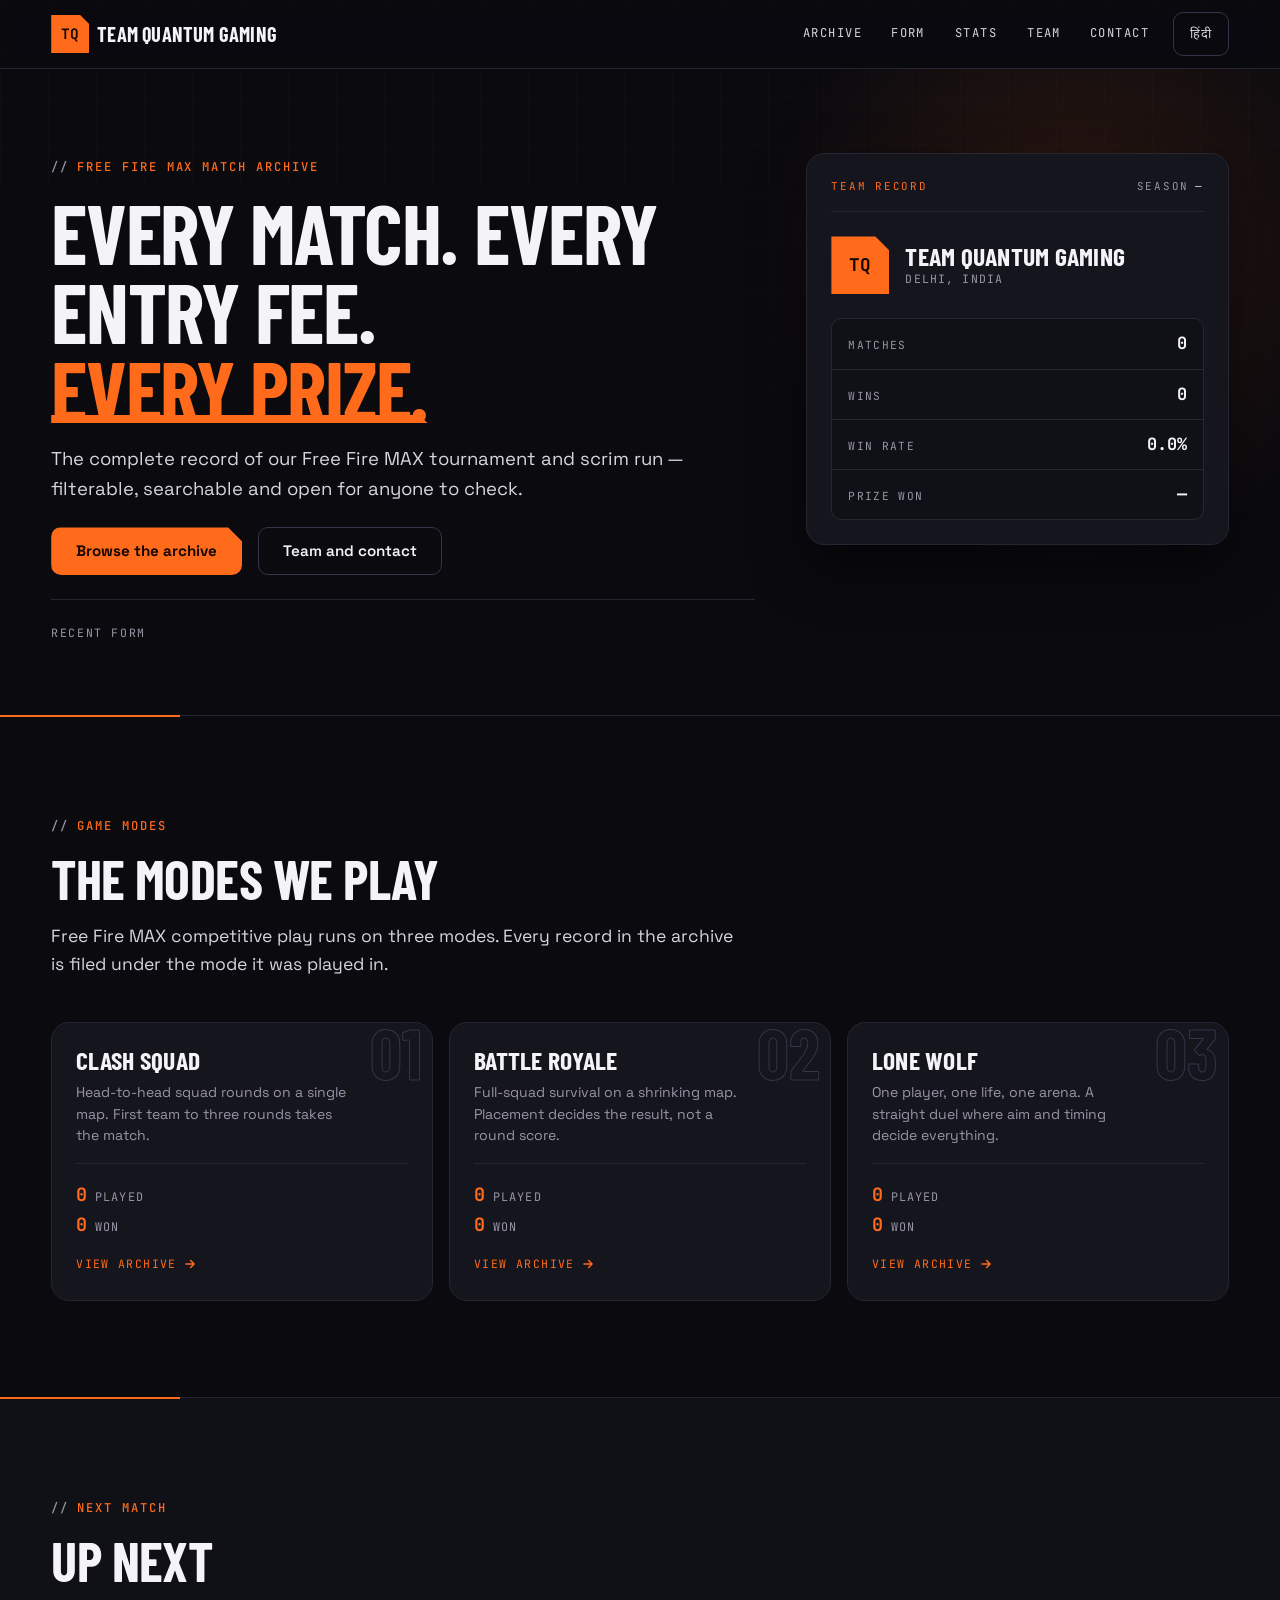
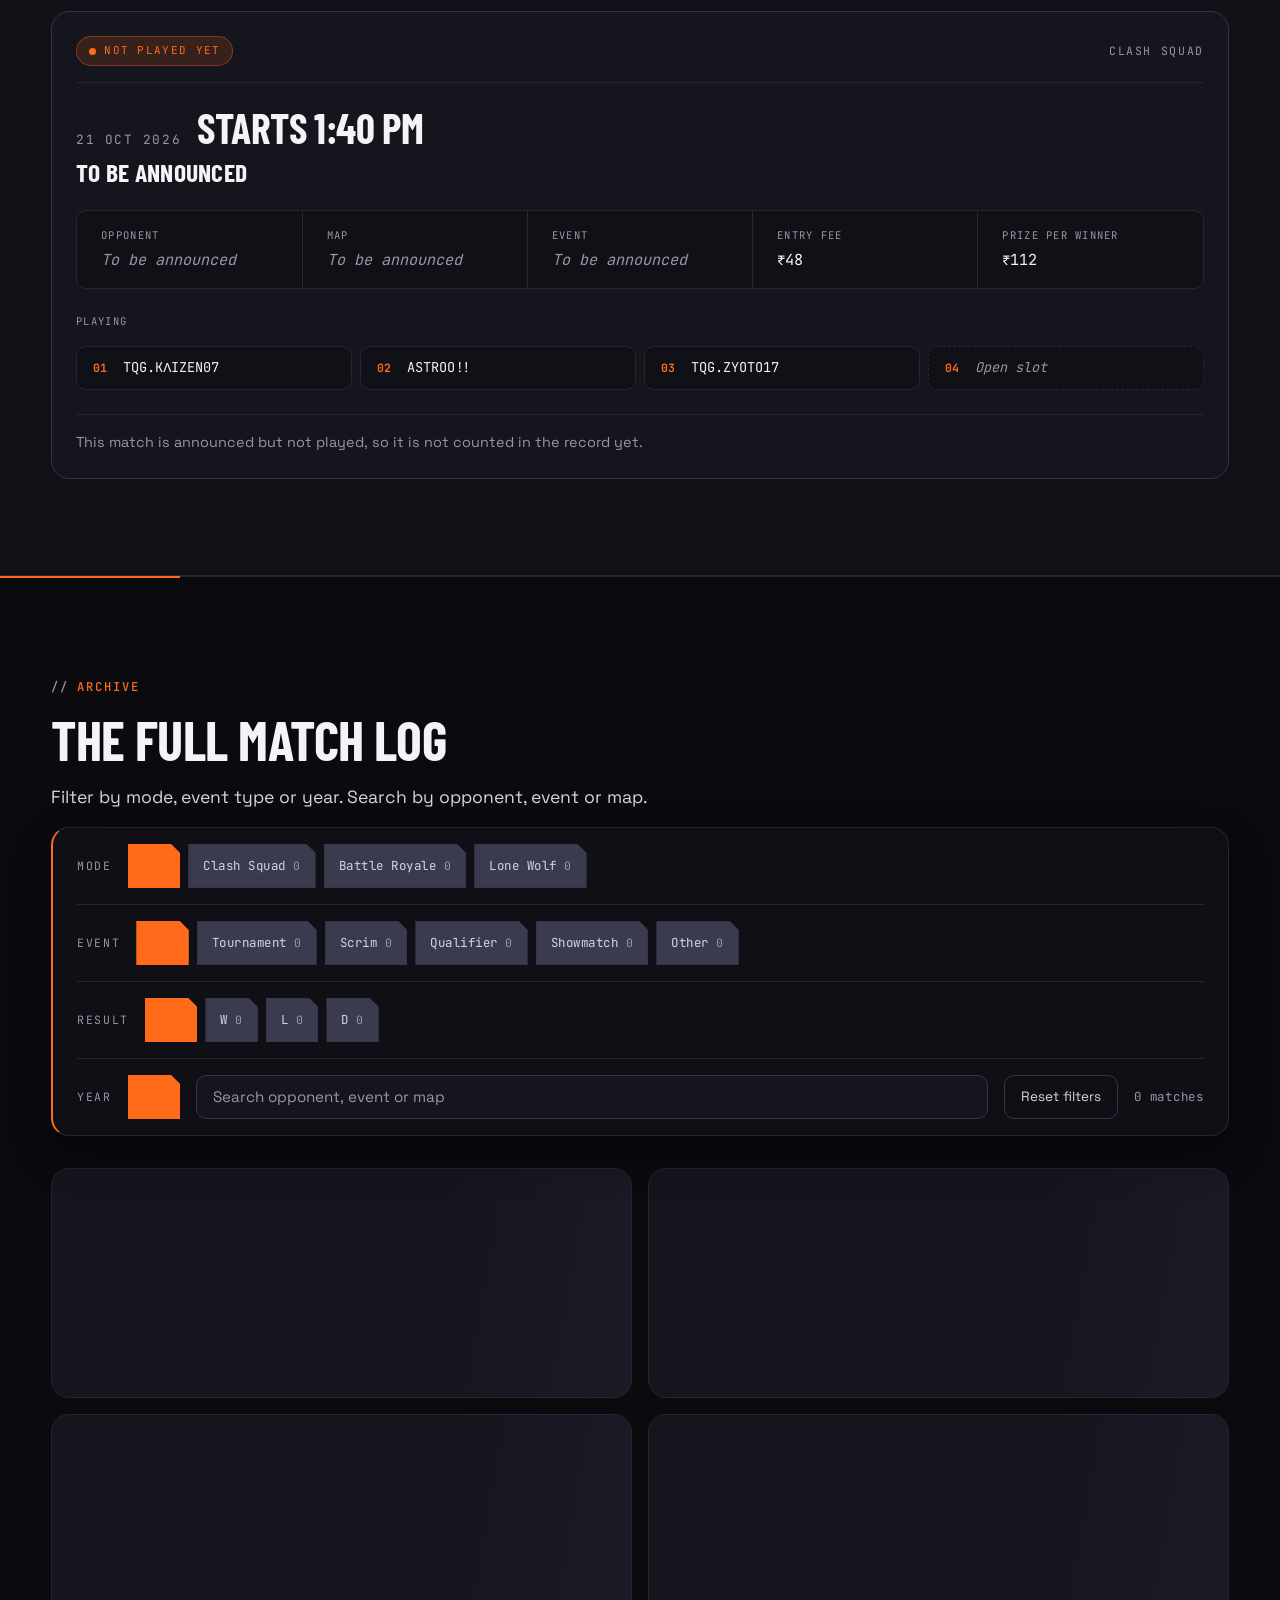
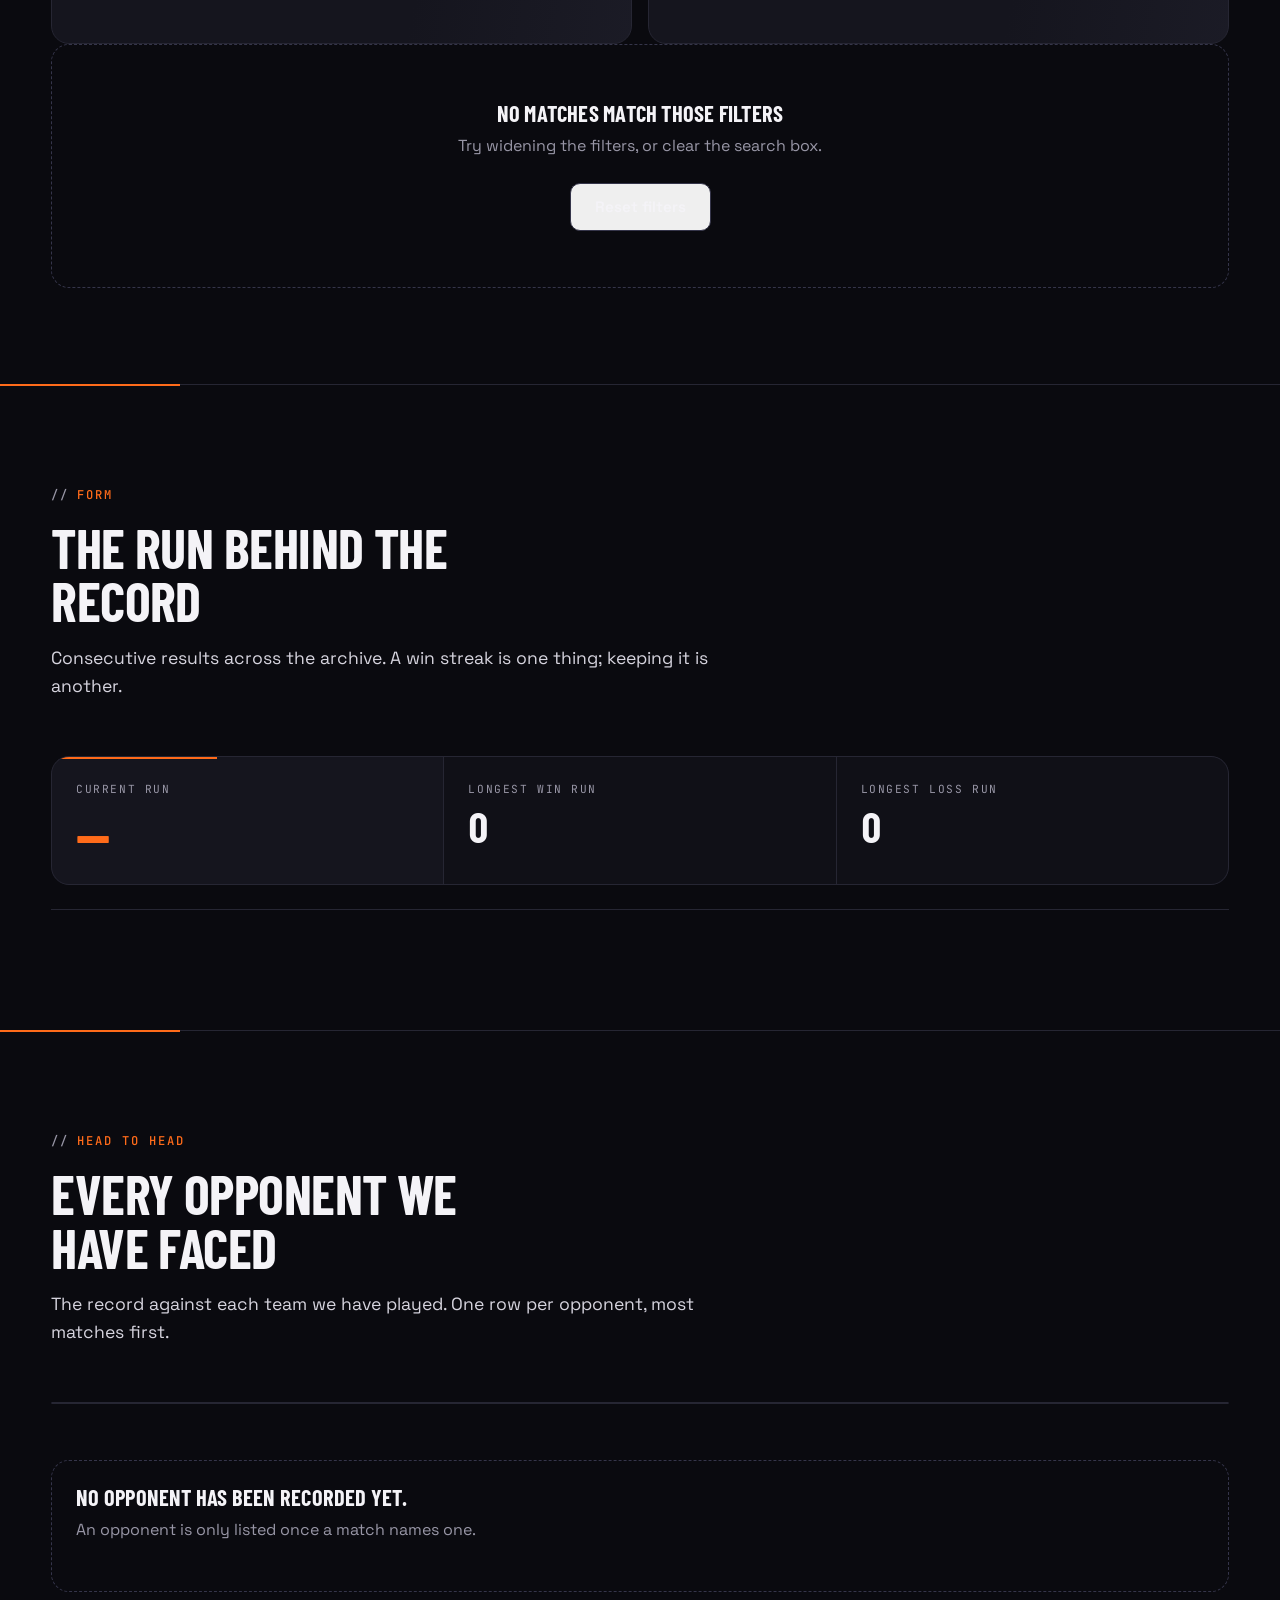
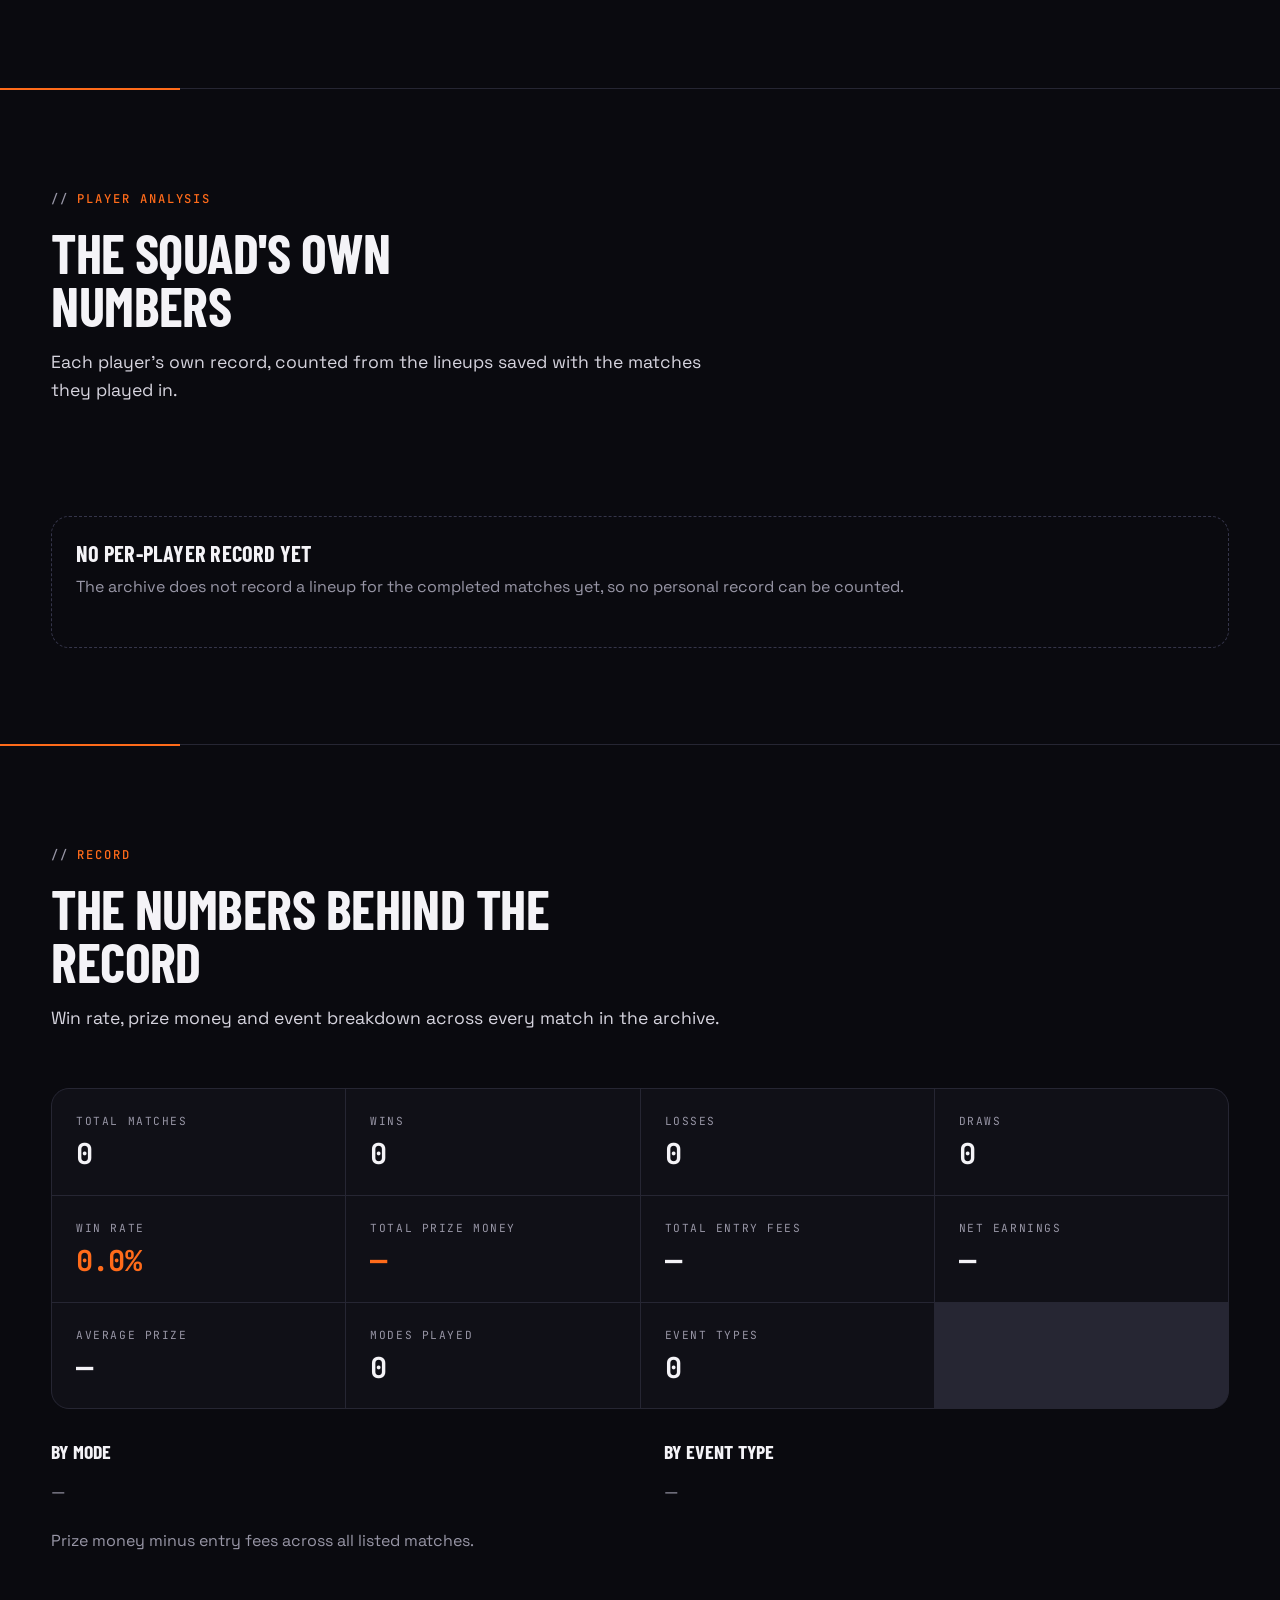
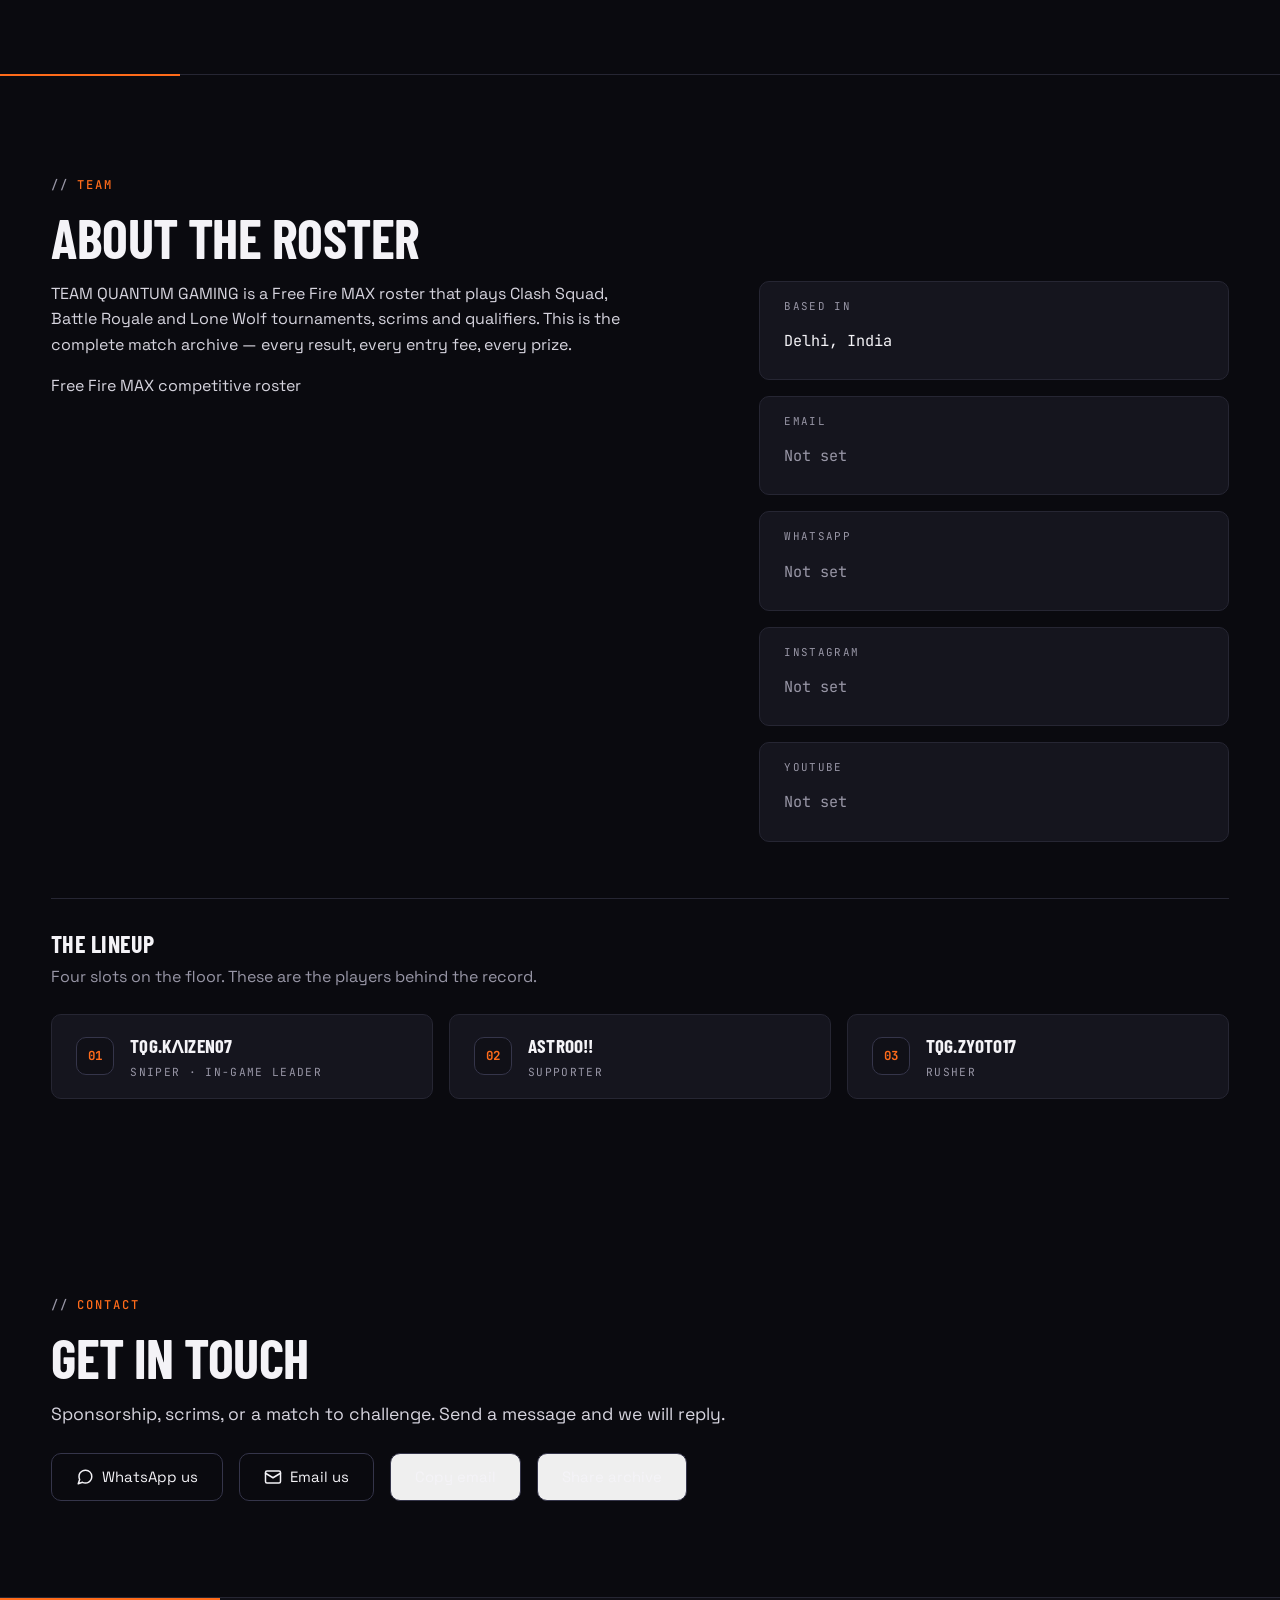
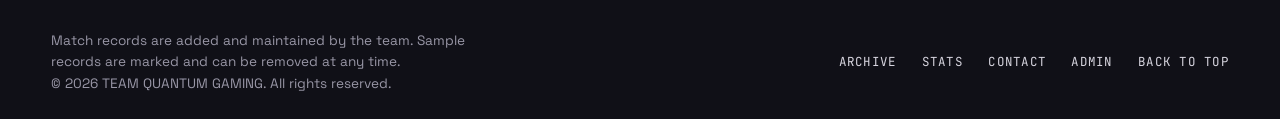
==== commit 6c996d7e: "Rebrand to TEAM QUANTUM GAMING; clean archive; add round-by-round scores; UI polish" ====
--- a/index.html
+++ b/index.html
@@ -6,27 +6,29 @@
       name="viewport"
       content="width=device-width, initial-scale=1.0, viewport-fit=cover"
     />
-    <title>NightForge — Free Fire MAX Match Archive | Tournament History</title>
+    <title>
+      TEAM QUANTUM GAMING — Free Fire MAX Match Archive | Tournament History
+    </title>
     <meta
       name="description"
-      content="Complete Free Fire MAX match history for NightForge — every Clash Squad, Battle Royale and Lone Wolf tournament and scrim, with dates, scores, entry fees and prize money. Delhi, India."
+      content="Complete Free Fire MAX match history for TEAM QUANTUM GAMING — every Clash Squad, Battle Royale and Lone Wolf tournament and scrim, with dates, scores, entry fees and prize money. Delhi, India."
     />
     <meta name="theme-color" content="#0a0a0f" />
-    <meta name="author" content="NightForge" />
+    <meta name="author" content="TEAM QUANTUM GAMING" />
     <link
       rel="canonical"
       href="https://nightforgeio.github.io/match-archive/"
     />
 
     <meta property="og:type" content="website" />
-    <meta property="og:site_name" content="NightForge" />
+    <meta property="og:site_name" content="TEAM QUANTUM GAMING" />
     <meta
       property="og:title"
-      content="NightForge — Free Fire MAX Match Archive"
+      content="TEAM QUANTUM GAMING — Free Fire MAX Match Archive"
     />
     <meta
       property="og:description"
-      content="Every match, every entry fee, every prize. The complete Free Fire MAX tournament and scrim record."
+      content="Every match, every entry fee, every prize. The complete Free Fire MAX tournament and scrim record for TEAM QUANTUM GAMING."
     />
     <meta
       property="og:url"
@@ -37,10 +39,10 @@
       content="https://nightforgeio.github.io/match-archive/assets/og-image.png"
     />
     <meta name="twitter:card" content="summary_large_image" />
-    <meta name="twitter:title" content="NightForge — Match Archive" />
+    <meta name="twitter:title" content="TEAM QUANTUM GAMING — Match Archive" />
     <meta
       name="twitter:description"
-      content="Every match, every entry fee, every prize. The complete Free Fire MAX tournament and scrim record."
+      content="Every match, every entry fee, every prize. The complete Free Fire MAX tournament and scrim record for TEAM QUANTUM GAMING."
     />
     <meta
       name="twitter:image"
@@ -104,6 +106,7 @@
           <a class="nav__link" href="#archive" data-i18n="navArchive"
             >Archive</a
           >
+          <a class="nav__link" href="#form" data-i18n="navForm">Form</a>
           <a class="nav__link" href="#stats" data-i18n="navStats">Stats</a>
           <a class="nav__link" href="#team" data-i18n="navTeam">Team</a>
           <a class="nav__link" href="#contact" data-i18n="navContact"
@@ -237,6 +240,18 @@
           </p>
 
           <ul class="modes" id="modeRail"></ul>
+        </div>
+      </section>
+
+      <!-- ================= NEXT MATCH ================= -->
+      <!-- The fixture board. It is rendered from the data, and it is
+           hidden entirely when no match is scheduled — the section never
+           promises something the archive does not have. -->
+      <section class="section section--fixture" id="next-match" hidden>
+        <div class="wrap">
+          <span class="kicker rv" data-i18n="fixtureKicker">Next match</span>
+          <h2 class="h-section rv" data-i18n="fixtureTitle">Up next</h2>
+          <div class="fixture rv" id="fixture"></div>
         </div>
       </section>
 
@@ -361,6 +376,82 @@
         </div>
       </section>
 
+      <!-- ================= FORM / STREAKS ================= -->
+      <!-- The shape of the record: the run that is live right now, the
+               longest runs the archive holds, and the last five results.
+               Every number here comes from the played matches only — a
+               scheduled fixture is an announcement, not a result. -->
+      <section class="section section--streaks" id="form">
+        <div class="wrap">
+          <span class="kicker rv" data-i18n="streakKicker">Form</span>
+          <h2 class="h-section rv" data-i18n="streakTitle">
+            The run behind the record
+          </h2>
+          <p class="lead rv" data-i18n="streakSub">
+            Consecutive results across the archive.
+          </p>
+
+          <div class="streaks rv" id="streakGrid"></div>
+          <div class="streak-form rv" id="streakForm"></div>
+        </div>
+      </section>
+
+      <!-- ================= HEAD TO HEAD ================= -->
+      <!-- One row per opponent, with the record against them. A team we
+               have never played is not listed, so the board only ever
+               contains real matchups. -->
+      <section class="section" id="head-to-head">
+        <div class="wrap">
+          <span class="kicker rv" data-i18n="h2hKicker">Head to head</span>
+          <h2 class="h-section rv" data-i18n="h2hTitle">
+            Every opponent we have faced
+          </h2>
+          <p class="lead rv" data-i18n="h2hSub">
+            The record against each team we have played.
+          </p>
+
+          <div class="h2h rv" id="h2hList"></div>
+          <div class="state state--inline" id="h2hEmpty" hidden>
+            <h3 class="state__title" data-i18n="h2hEmpty">
+              No opponent has been recorded yet.
+            </h3>
+            <p class="state__body" data-i18n="h2hEmptyNote">
+              An opponent is only listed once a match names one.
+            </p>
+          </div>
+        </div>
+      </section>
+
+      <!-- ================= PLAYER ANALYSIS ================= -->
+      <!-- Each player's own record, counted from the lineups saved with
+               the matches they played in. When the archive records no
+               lineup, the section says so — it never shows a zero that
+               would read like a loss. -->
+      <section class="section" id="players">
+        <div class="wrap">
+          <span class="kicker rv" data-i18n="playersKicker">
+            Player analysis
+          </span>
+          <h2 class="h-section rv" data-i18n="playersTitle">
+            The squad's own numbers
+          </h2>
+          <p class="lead rv" data-i18n="playersSub">
+            Each player's own record.
+          </p>
+
+          <div class="player-analysis rv" id="playerStats"></div>
+          <div class="state state--inline" id="playerEmpty" hidden>
+            <h3 class="state__title" data-i18n="playerNoRecord">
+              No per-player record yet
+            </h3>
+            <p class="state__body" data-i18n="playerNoRecordNote">
+              The archive does not record a lineup for the completed matches
+              yet.
+            </p>
+          </div>
+        </div>
+      </section>
+
       <!-- ================= STATS ================= -->
       <section class="section" id="stats">
         <div class="wrap">
@@ -437,6 +528,16 @@
                 <a class="fact__value" id="factYoutube" href="#">—</a>
               </div>
             </div>
+          </div>
+
+          <div class="roster-block rv">
+            <h3 class="roster-block__title" data-i18n="rosterTitle">
+              The lineup
+            </h3>
+            <p class="roster-block__sub" data-i18n="rosterSub">
+              Four slots on the floor. These are the players behind the record.
+            </p>
+            <ul class="roster" id="rosterList"></ul>
           </div>
         </div>
       </section>
--- a/css/style.css
+++ b/css/style.css
@@ -1200,17 +1200,39 @@
   transform: translateX(340%) skewX(-18deg);
 }
 
-/* The result flag: a notched, tinted slab on the leading edge. */
+/* The result rail: a full-height notched slab down the leading edge of
+   the card. The big letter is the result; the full word is turned on its
+   side up the rail so the card reads as a result even when it is skimmed.
+   The word is painted from a data attribute, so it never enters the
+   element's text — the element still reads as the plain letter "W". */
 .match__result {
-  display: grid;
-  place-items: center;
-  min-height: 62px;
+  display: flex;
+  flex-direction: column;
+  align-items: center;
+  justify-content: center;
+  gap: 12px;
+  align-self: stretch;
+  padding: var(--space-lg) 5px;
   background: var(--flag-bg);
   clip-path: var(--cut-md);
   color: var(--flag-fg);
-  font-family: var(--font-m);
-  font-size: 1.45rem;
+  font-family: var(--font-display);
+  font-size: 2rem;
   font-weight: 700;
+  line-height: 1;
+}
+
+.match__result::after {
+  content: attr(data-word);
+  color: currentcolor;
+  font-family: var(--font-m);
+  font-size: 0.56rem;
+  font-weight: 600;
+  letter-spacing: 0.22em;
+  text-transform: uppercase;
+  opacity: 72%;
+  writing-mode: vertical-rl;
+  transform: rotate(180deg);
 }
 
 .match[data-result="W"] .match__result {
@@ -1226,6 +1248,13 @@
 .match[data-result="D"] .match__result {
   --flag-bg: rgb(154 163 184 / 13%);
   --flag-fg: var(--draw);
+}
+
+/* A fixture with no result yet is neutral — it has not been played, so it
+   gets no semantic colour at all. */
+.match[data-result="none"] .match__result {
+  --flag-bg: rgb(255 255 255 / 4%);
+  --flag-fg: var(--line-2);
 }
 
 .match__body {
@@ -1286,22 +1315,43 @@
   text-transform: uppercase;
 }
 
+/* The scoreline is the card's scoreboard. The score is the hero, set in the
+   broadcast face at display size with tabular figures so a column of cards
+   lines up; the opponent is the secondary read. `nowrap` on the score keeps
+   "1st - #4" as one unit rather than wrapping mid-figure. */
 .match__scoreline {
+  display: flex;
+  align-items: center;
+  gap: var(--space-md);
+  flex-wrap: wrap;
+  padding: var(--space-md) 0;
+  border-block: 1px solid var(--line);
+}
+
+.match__scorebox {
   display: flex;
   align-items: baseline;
   gap: var(--space-sm);
-  flex-wrap: wrap;
-  padding: var(--space-sm) 0;
-  border-block: 1px solid var(--line);
+  min-width: 0;
 }
 
 .match__score {
   font-family: var(--font-display);
-  font-size: clamp(1.7rem, 3.4vw, 2.3rem);
+  font-size: clamp(1.9rem, 4vw, 2.6rem);
   font-variant-numeric: tabular-nums;
   font-weight: 700;
   letter-spacing: 0.01em;
-  line-height: 1;
+  line-height: 0.96;
+  white-space: nowrap;
+}
+
+/* A card with no score yet shows an em dash. It must not read as a score
+   of zero, so the dash is dimmed and the figure is set at the size a real
+   score would be — the slot stays reserved, the value just says "unknown". */
+.match__score[data-empty="true"],
+.match__opponent[data-empty="true"] {
+  color: var(--muted);
+  font-weight: 400;
 }
 
 .match__vs {
@@ -1312,10 +1362,26 @@
   text-transform: uppercase;
 }
 
+.match__opponentbox {
+  display: flex;
+  flex-direction: column;
+  gap: 2px;
+  min-width: 0;
+}
+
+.match__opponent-label {
+  color: var(--muted);
+  font-family: var(--font-m);
+  font-size: 0.58rem;
+  letter-spacing: 0.16em;
+  text-transform: uppercase;
+}
+
 .match__opponent {
   color: var(--fg);
-  font-size: 0.98rem;
+  font-size: 1.02rem;
   font-weight: 600;
+  overflow-wrap: anywhere;
 }
 
 .match__meta {
@@ -1374,6 +1440,553 @@
   vertical-align: middle;
 }
 
+/* --- Form: the streaks ---------------------------------------------------- */
+/* The run board. Three tiles: the live run, the longest win run and the
+   longest loss run. The live run is the one that matters, so it carries
+   the accent and the big number. */
+
+.streaks {
+  display: grid;
+  grid-template-columns: repeat(3, minmax(0, 1fr));
+  gap: 1px;
+  margin-top: clamp(36px, 5vw, 56px);
+  overflow: hidden;
+  border: 1px solid var(--line);
+  border-radius: var(--radius-card);
+  background: var(--line);
+}
+
+.streak {
+  position: relative;
+  display: flex;
+  flex-direction: column;
+  gap: var(--space-sm);
+  min-width: 0;
+  padding: var(--space-lg);
+  background: var(--bg-2);
+  transition: background-color var(--dur) var(--ease);
+}
+
+.streak:hover {
+  background: var(--card);
+}
+
+/* The live run gets the accent rule on top and the display face for the
+   number — the same treatment the hero's feature stat tiles get. */
+.streak--live {
+  background: var(--card);
+}
+
+.streak--live::before {
+  content: "";
+  position: absolute;
+  top: 0;
+  left: 0;
+  width: 42%;
+  height: 2px;
+  background: var(--accent);
+}
+
+.streak__label {
+  color: var(--muted);
+  font-family: var(--font-m);
+  font-size: 0.7rem;
+  letter-spacing: 0.14em;
+  text-transform: uppercase;
+}
+
+.streak__value {
+  display: flex;
+  align-items: baseline;
+  gap: 6px;
+  font-family: var(--font-display);
+  font-size: clamp(2.4rem, 5vw, 3.6rem);
+  font-variant-numeric: tabular-nums;
+  font-weight: 700;
+  letter-spacing: -0.02em;
+  line-height: 0.92;
+}
+
+.streak__unit {
+  color: var(--fg-2);
+  font-family: var(--font-m);
+  font-size: 0.76rem;
+  font-weight: 500;
+  letter-spacing: 0.1em;
+  text-transform: uppercase;
+}
+
+.streak--live .streak__value {
+  color: var(--accent);
+}
+
+/* The longest runs are plain numbers — they are reference, not news. */
+.streak--plain .streak__value {
+  font-size: clamp(1.9rem, 3.6vw, 2.6rem);
+  color: var(--fg);
+}
+
+/* The five most recent results, as a row of flags. */
+.streak-form {
+  display: flex;
+  align-items: center;
+  gap: var(--space-md);
+  flex-wrap: wrap;
+  margin-top: var(--space-lg);
+  padding-top: var(--space-lg);
+  border-top: 1px solid var(--line);
+}
+
+.streak-form__label {
+  color: var(--muted);
+  font-family: var(--font-m);
+  font-size: 0.7rem;
+  letter-spacing: 0.14em;
+  text-transform: uppercase;
+}
+
+.streak-form__row {
+  display: flex;
+  gap: 6px;
+}
+
+.streak-form__row .form-dot {
+  min-width: 30px;
+  height: 30px;
+  font-size: 0.82rem;
+}
+
+/* The live run's accent rule draws itself in when the board reveals.
+
+   The bar is scaled, never re-widthed — a width transition would relayout
+   the tile on every frame. transform is composited, so the draw is free.
+   The .js guard keeps the bar at full length when scripting is off, so a
+   no-JS visitor still sees the accent rule instead of an empty tile. */
+.js .streak--live::before {
+  transform: scaleX(0);
+  transform-origin: left center;
+  transition: transform var(--dur-med) var(--ease-out) 0.1s;
+}
+
+.js .rv.in .streak--live::before {
+  transform: scaleX(1);
+}
+
+/* The form flags pop in sequence, newest first, so the strip reads as a
+   ticker filling rather than a block appearing. */
+.js .streak-form__row .form-dot {
+  opacity: 0%;
+  transform: translateY(6px);
+}
+
+.js .rv.in .streak-form__row .form-dot {
+  opacity: 100%;
+  transform: none;
+  transition:
+    opacity var(--dur) var(--ease) var(--dot-delay, 0ms),
+    transform var(--dur) var(--ease) var(--dot-delay, 0ms);
+}
+
+/* The expected number of rows in the form strip. Matched on the class, not
+   on a bare nth-child, so the stagger rules cannot accidentally hit some
+   other sequence that happens to be nested the same number of levels deep. */
+.js .rv.in .streak-form__row .form-dot:nth-child(1) {
+  --dot-delay: calc(var(--stagger) * 0);
+}
+
+.js .rv.in .streak-form__row .form-dot:nth-child(2) {
+  --dot-delay: calc(var(--stagger) * 1);
+}
+
+.js .rv.in .streak-form__row .form-dot:nth-child(3) {
+  --dot-delay: calc(var(--stagger) * 2);
+}
+
+.js .rv.in .streak-form__row .form-dot:nth-child(4) {
+  --dot-delay: calc(var(--stagger) * 3);
+}
+
+.js .rv.in .streak-form__row .form-dot:nth-child(5) {
+  --dot-delay: calc(var(--stagger) * 4);
+}
+
+/* Past the first five the delay stops growing, so a strip that somehow
+   holds more than five flags still finishes rather than trailing off. */
+.js .rv.in .streak-form__row .form-dot:nth-child(n + 6) {
+  --dot-delay: calc(var(--stagger) * 5);
+}
+
+/* --- Head to head --------------------------------------------------------- */
+/* One row per opponent. The W/L record is the point of the row, so it is
+   the element that carries the colour. */
+
+.h2h {
+  display: grid;
+  gap: 1px;
+  margin-top: clamp(36px, 5vw, 56px);
+  overflow: hidden;
+  border: 1px solid var(--line);
+  border-radius: var(--radius-card);
+  background: var(--line);
+}
+
+.h2h__row {
+  display: grid;
+  grid-template-columns: minmax(0, 1fr) auto auto;
+  align-items: center;
+  gap: var(--space-lg);
+  padding: var(--space-md) var(--space-lg);
+  background: var(--bg-2);
+  transition: background-color var(--dur) var(--ease);
+}
+
+.h2h__row:hover {
+  background: var(--card);
+}
+
+.h2h__name {
+  min-width: 0;
+  font-family: var(--font-display);
+  font-size: 1.2rem;
+  font-weight: 600;
+  letter-spacing: 0.01em;
+  line-height: 1.15;
+  text-transform: uppercase;
+  overflow-wrap: anywhere;
+}
+
+/* The W / L / D split. Each part is its own flag so the eye can read the
+   record at a glance instead of parsing a sentence. */
+.h2h__record {
+  display: flex;
+  gap: 4px;
+}
+
+.h2h__flag {
+  display: grid;
+  place-items: center;
+  min-width: 26px;
+  height: 26px;
+  padding: 0 6px;
+  clip-path: var(--cut-sm);
+  font-family: var(--font-m);
+  font-size: 0.72rem;
+  font-weight: 700;
+}
+
+.h2h__flag[data-r="W"] {
+  background: rgb(61 220 132 / 16%);
+  color: var(--win);
+}
+
+.h2h__flag[data-r="L"] {
+  background: rgb(255 90 90 / 16%);
+  color: var(--loss);
+}
+
+.h2h__flag[data-r="D"] {
+  background: rgb(154 163 184 / 16%);
+  color: var(--draw);
+}
+
+/* A flag with a zero count is dimmed — it says "never happened" without
+   shouting it. */
+.h2h__flag[data-zero="true"] {
+  opacity: 34%;
+}
+
+.h2h__prize {
+  color: var(--fg-2);
+  font-family: var(--font-m);
+  font-size: 0.8rem;
+  font-variant-numeric: tabular-nums;
+  white-space: nowrap;
+}
+
+.h2h__count {
+  color: var(--muted);
+  font-family: var(--font-m);
+  font-size: 0.72rem;
+}
+
+/* The rows deal in from the left, one after another, like a results board
+   filling. translateX is composited, never a layout property, and the
+   stagger is derived from the tokens so reduced motion collapses the whole
+   sequence to an instant.
+
+   A transition is used rather than a paused animation: a paused animation
+   parked at its "from" keyframe would leave the rows invisible if the
+   reveal never fired. A transition only describes the change, so the rows
+   are painted by their own rule and stay visible without it. */
+.js .h2h__row {
+  opacity: 0%;
+  transform: translateX(-14px);
+}
+
+.js .h2h.in .h2h__row {
+  opacity: 100%;
+  transform: none;
+  transition:
+    opacity var(--dur-med) var(--ease-out) var(--row-delay, 0ms),
+    transform var(--dur-med) var(--ease-out) var(--row-delay, 0ms);
+}
+
+/* The rows deal in sequence. nth-child is used rather than an inline
+   custom property, so no element carries a style attribute. */
+.js .h2h.in .h2h__row:nth-child(1) {
+  --row-delay: calc(var(--stagger) * 0);
+}
+
+.js .h2h.in .h2h__row:nth-child(2) {
+  --row-delay: calc(var(--stagger) * 1);
+}
+
+.js .h2h.in .h2h__row:nth-child(3) {
+  --row-delay: calc(var(--stagger) * 2);
+}
+
+.js .h2h.in .h2h__row:nth-child(4) {
+  --row-delay: calc(var(--stagger) * 3);
+}
+
+.js .h2h.in .h2h__row:nth-child(5) {
+  --row-delay: calc(var(--stagger) * 4);
+}
+
+.js .h2h.in .h2h__row:nth-child(6) {
+  --row-delay: calc(var(--stagger) * 5);
+}
+
+.js .h2h.in .h2h__row:nth-child(7) {
+  --row-delay: calc(var(--stagger) * 6);
+}
+
+.js .h2h.in .h2h__row:nth-child(8) {
+  --row-delay: calc(var(--stagger) * 7);
+}
+
+/* Past the eighth row the delay stops growing, so a record with more
+   opponents than the board has rules for still finishes dealing. */
+.js .h2h.in .h2h__row:nth-child(n + 9) {
+  --row-delay: calc(var(--stagger) * 8);
+}
+
+/* --- Player analysis ------------------------------------------------------ */
+/* Each player's own record. The name is the row's identity, the numbers
+   are the record. */
+
+.player-analysis {
+  display: grid;
+  grid-template-columns: repeat(auto-fit, minmax(260px, 1fr));
+  gap: var(--space-md);
+  margin-top: clamp(36px, 5vw, 56px);
+}
+
+.pstat {
+  position: relative;
+  display: flex;
+  flex-direction: column;
+  gap: var(--space-md);
+  padding: var(--space-lg);
+  border: 1px solid var(--line);
+  border-radius: var(--radius-card);
+  background: var(--card);
+  transition:
+    transform var(--dur) var(--ease),
+    border-color var(--dur) var(--ease),
+    background-color var(--dur) var(--ease);
+}
+
+.pstat:hover {
+  transform: translateY(-3px);
+  border-color: var(--line-2);
+  background: var(--card-2);
+}
+
+.pstat__head {
+  display: flex;
+  align-items: center;
+  gap: var(--space-sm);
+}
+
+.pstat__slot {
+  display: grid;
+  place-items: center;
+  flex: none;
+  width: 30px;
+  height: 30px;
+  background: var(--accent-dim);
+  clip-path: var(--cut-sm);
+  color: var(--accent);
+  font-family: var(--font-m);
+  font-size: 0.72rem;
+  font-weight: 700;
+}
+
+.pstat__name {
+  min-width: 0;
+  font-family: var(--font-display);
+  font-size: 1.35rem;
+  font-weight: 600;
+  letter-spacing: 0.01em;
+  line-height: 1.1;
+  text-transform: uppercase;
+  overflow-wrap: anywhere;
+}
+
+.pstat__role {
+  color: var(--muted);
+  font-family: var(--font-m);
+  font-size: 0.68rem;
+  letter-spacing: 0.1em;
+  text-transform: uppercase;
+}
+
+.pstat__grid {
+  display: grid;
+  grid-template-columns: repeat(3, minmax(0, 1fr));
+  gap: 1px;
+  margin: 0;
+  overflow: hidden;
+  border: 1px solid var(--line);
+  border-radius: var(--radius-sm);
+  background: var(--line);
+}
+
+.pstat__grid > div {
+  min-width: 0;
+  padding: 10px;
+  background: var(--bg-2);
+}
+
+.pstat__grid dt {
+  margin-bottom: 3px;
+  color: var(--muted);
+  font-family: var(--font-m);
+  font-size: 0.6rem;
+  letter-spacing: 0.12em;
+  text-transform: uppercase;
+}
+
+.pstat__grid dd {
+  margin: 0;
+  font-family: var(--font-m);
+  font-size: 0.95rem;
+  font-variant-numeric: tabular-nums;
+  font-weight: 700;
+  overflow-wrap: anywhere;
+}
+
+.pstat__last {
+  display: flex;
+  align-items: center;
+  gap: var(--space-sm);
+  color: var(--muted);
+  font-family: var(--font-m);
+  font-size: 0.68rem;
+  letter-spacing: 0.1em;
+  text-transform: uppercase;
+}
+
+/* --- Round-by-round ------------------------------------------------------ */
+/* The per-round winners on a match card. A round is either ours (ember) or
+   the opponent's (neutral). The strip reads left-to-right as the match
+   unfolded. */
+
+.round-chip {
+  display: inline-flex;
+  align-items: center;
+  gap: 6px;
+  min-height: 30px;
+  padding: 3px 10px;
+  border: 1px solid var(--line-2);
+  border-radius: 999px;
+  background: var(--card);
+  font-family: var(--font-m);
+  font-size: 0.72rem;
+  letter-spacing: 0.03em;
+  animation: round-in var(--dur-med) var(--ease-out) both;
+}
+
+.round-chip[data-side="nf"] {
+  border-color: rgb(255 107 26 / 45%);
+  background: var(--accent-dim);
+  color: var(--accent);
+}
+
+.round-chip[data-side="opp"] {
+  border-color: var(--line);
+  color: var(--fg-2);
+}
+
+.round-chip__num {
+  opacity: 70%;
+}
+
+.round-chip__team {
+  font-weight: 700;
+}
+
+.match__rounds {
+  display: flex;
+  align-items: center;
+  flex-wrap: wrap;
+  gap: 8px;
+  margin-top: 12px;
+  padding-top: 12px;
+  border-top: 1px solid var(--line);
+}
+
+.round-chip__label {
+  color: var(--muted);
+  font-family: var(--font-m);
+  font-size: 0.7rem;
+  letter-spacing: 0.1em;
+  text-transform: uppercase;
+}
+
+.round-chip__list {
+  display: flex;
+  flex-wrap: wrap;
+  gap: 6px;
+}
+
+.round-chip:nth-child(1) {
+  animation-delay: 60ms;
+}
+
+.round-chip:nth-child(2) {
+  animation-delay: 110ms;
+}
+
+.round-chip:nth-child(3) {
+  animation-delay: 160ms;
+}
+
+.round-chip:nth-child(4) {
+  animation-delay: 210ms;
+}
+
+.round-chip:nth-child(5) {
+  animation-delay: 260ms;
+}
+
+.round-chip:nth-child(n + 6) {
+  animation-delay: 310ms;
+}
+
+@keyframes round-in {
+  from {
+    opacity: 0%;
+    transform: translateY(6px);
+  }
+
+  to {
+    opacity: 100%;
+    transform: none;
+  }
+}
+
 /* --- States --------------------------------------------------------------- */
 
 .state {
@@ -1381,6 +1994,14 @@
   border: 1px dashed var(--line-2);
   border-radius: var(--radius-card);
   text-align: center;
+}
+
+/* An inline state sits inside a section that has other content, so it is
+   tighter and left-aligned rather than a full-width hero message. */
+.state--inline {
+  margin-top: clamp(36px, 5vw, 56px);
+  padding: var(--space-lg);
+  text-align: start;
 }
 
 .state__title {
@@ -1483,6 +2104,348 @@
   color: var(--muted);
   cursor: default;
   text-decoration: none;
+}
+
+/* --- The lineup ----------------------------------------------------------- */
+
+.roster-block {
+  margin-top: var(--space-2xl);
+  padding-top: var(--space-xl);
+  border-top: 1px solid var(--line);
+}
+
+.roster-block__title {
+  margin-bottom: var(--space-sm);
+  font-family: var(--font-display);
+  font-size: 1.5rem;
+  font-weight: 700;
+  letter-spacing: 0.01em;
+  text-transform: uppercase;
+}
+
+.roster-block__sub {
+  max-width: 52ch;
+  margin-bottom: var(--space-lg);
+  color: var(--muted);
+}
+
+.roster {
+  display: grid;
+  grid-template-columns: repeat(auto-fit, minmax(210px, 1fr));
+  gap: var(--space-md);
+}
+
+/* A player card. The slot number is the broadcast convention: it shows
+   the position on the floor, not a rank. */
+.player {
+  display: grid;
+  grid-template-columns: auto minmax(0, 1fr);
+  grid-template-areas:
+    "slot name"
+    "slot role";
+  align-items: center;
+  gap: 2px var(--space-md);
+  padding: var(--space-md) var(--space-lg);
+  border: 1px solid var(--line);
+  border-radius: var(--radius-sm);
+  background: var(--card);
+  transition:
+    border-color var(--dur) var(--ease),
+    transform var(--dur) var(--ease),
+    background-color var(--dur) var(--ease);
+}
+
+.player:hover {
+  transform: translateY(-2px);
+  border-color: var(--accent-line);
+  background: var(--card-2);
+}
+
+.player__slot {
+  grid-area: slot;
+  display: grid;
+  place-items: center;
+  width: 38px;
+  height: 38px;
+  border: 1px solid var(--line-2);
+  border-radius: var(--radius-sm);
+  background: var(--bg-2);
+  color: var(--accent);
+  font-family: var(--font-m);
+  font-size: 0.78rem;
+  font-weight: 700;
+  font-variant-numeric: tabular-nums;
+}
+
+.player__name {
+  grid-area: name;
+  font-family: var(--font-display);
+  font-size: 1.2rem;
+  font-weight: 700;
+  letter-spacing: 0.01em;
+  text-transform: uppercase;
+  overflow-wrap: anywhere;
+}
+
+.player__role {
+  grid-area: role;
+  color: var(--muted);
+  font-family: var(--font-m);
+  font-size: 0.7rem;
+  letter-spacing: 0.12em;
+  text-transform: uppercase;
+}
+
+/* A guest joined for one match. The card says so, so a visitor is never
+   left thinking the lineup is the standing squad. */
+.player--guest {
+  border-style: dashed;
+}
+
+.player--guest .player__slot {
+  color: var(--muted);
+}
+
+.player__tag {
+  grid-area: role;
+  place-self: start;
+  margin-top: 2px;
+  padding: 2px 8px;
+  border: 1px solid var(--line-2);
+  border-radius: var(--radius-pill);
+  color: var(--muted);
+  font-family: var(--font-m);
+  font-size: 0.62rem;
+  letter-spacing: 0.1em;
+  text-transform: uppercase;
+}
+
+/* The player has no role — the grid collapses to a single row. */
+.player:has(.player__tag) .player__role {
+  display: none;
+}
+
+.player--empty {
+  display: block;
+  grid-template-columns: none;
+  color: var(--muted);
+}
+
+/* --- The fixture board ---------------------------------------------------- */
+
+/* The fixture section sits between the modes and the archive, so it
+   breaks the page's rhythm on purpose: the announcement is the one
+   thing a visitor should see before the record. */
+.section--fixture {
+  background: var(--bg-2);
+  border-top: 1px solid var(--line);
+  border-bottom: 1px solid var(--line);
+}
+
+.fixture {
+  margin-top: var(--space-lg);
+  padding: var(--space-lg);
+  border: 1px solid var(--line-2);
+  border-radius: var(--radius-card);
+  background: var(--card);
+}
+
+.fixture__head {
+  display: flex;
+  align-items: center;
+  justify-content: space-between;
+  gap: var(--space-md);
+  margin-bottom: var(--space-lg);
+  padding-bottom: var(--space-md);
+  border-bottom: 1px solid var(--line);
+}
+
+.fixture__tag {
+  display: inline-flex;
+  align-items: center;
+  gap: 8px;
+  padding: 5px 12px;
+  border: 1px solid var(--accent-line);
+  border-radius: var(--radius-pill);
+  background: var(--accent-dim);
+  color: var(--accent);
+  font-family: var(--font-m);
+  font-size: 0.68rem;
+  letter-spacing: 0.12em;
+  text-transform: uppercase;
+}
+
+/* A live dot on the pending tag. It breathes, so the board reads as
+   live rather than as a stale page. */
+.fixture__tag::before {
+  content: "";
+  width: 7px;
+  height: 7px;
+  border-radius: 50%;
+  background: var(--accent);
+  box-shadow: 0 0 0 0 var(--accent-glow);
+  animation: pulse-dot 2.4s var(--ease-out) var(--iter);
+}
+
+@keyframes pulse-dot {
+  0% {
+    box-shadow: 0 0 0 0 var(--accent-glow);
+  }
+
+  70% {
+    box-shadow: 0 0 0 10px rgb(255 107 26 / 0%);
+  }
+
+  100% {
+    box-shadow: 0 0 0 0 rgb(255 107 26 / 0%);
+  }
+}
+
+.fixture__mode {
+  color: var(--muted);
+  font-family: var(--font-m);
+  font-size: 0.72rem;
+  letter-spacing: 0.14em;
+  text-transform: uppercase;
+}
+
+.fixture__when {
+  display: flex;
+  flex-wrap: wrap;
+  align-items: baseline;
+  gap: var(--space-md);
+  margin-bottom: var(--space-sm);
+}
+
+.fixture__date {
+  font-family: var(--font-m);
+  font-size: 0.8rem;
+  letter-spacing: 0.12em;
+  text-transform: uppercase;
+  color: var(--muted);
+}
+
+.fixture__time {
+  font-family: var(--font-display);
+  font-size: clamp(1.8rem, 4vw, 2.6rem);
+  font-weight: 700;
+  letter-spacing: -0.01em;
+  line-height: 1;
+  text-transform: uppercase;
+  color: var(--fg);
+}
+
+.fixture__event {
+  margin-bottom: var(--space-lg);
+  font-family: var(--font-display);
+  font-size: 1.6rem;
+  font-weight: 700;
+  letter-spacing: 0.01em;
+  text-transform: uppercase;
+  overflow-wrap: anywhere;
+}
+
+.fixture__rows {
+  display: grid;
+  grid-template-columns: repeat(auto-fit, minmax(200px, 1fr));
+  gap: 1px;
+  margin: 0;
+  border: 1px solid var(--line);
+  border-radius: var(--radius-sm);
+  background: var(--line);
+  overflow: hidden;
+}
+
+.fixture__row {
+  padding: var(--space-md) var(--space-lg);
+  background: var(--bg-2);
+}
+
+.fixture__label {
+  display: block;
+  margin-bottom: 4px;
+  color: var(--muted);
+  font-family: var(--font-m);
+  font-size: 0.66rem;
+  letter-spacing: 0.12em;
+  text-transform: uppercase;
+}
+
+.fixture__value {
+  margin: 0;
+  font-family: var(--font-m);
+  font-size: 0.95rem;
+  overflow-wrap: anywhere;
+}
+
+/* An unknown field says so. It never shows a placeholder that could be
+   mistaken for a real value. */
+.fixture__value--tbd {
+  color: var(--muted);
+  font-style: italic;
+}
+
+.fixture__lineup {
+  margin-top: var(--space-lg);
+}
+
+.fixture__lineup-label {
+  display: block;
+  margin-bottom: var(--space-md);
+  color: var(--muted);
+  font-family: var(--font-m);
+  font-size: 0.66rem;
+  letter-spacing: 0.12em;
+  text-transform: uppercase;
+}
+
+.fixture__players {
+  display: grid;
+  grid-template-columns: repeat(auto-fit, minmax(180px, 1fr));
+  gap: var(--space-sm);
+}
+
+.fixture__player {
+  display: flex;
+  align-items: center;
+  gap: var(--space-md);
+  min-height: 44px;
+  padding: 10px var(--space-md);
+  border: 1px solid var(--line);
+  border-radius: var(--radius-sm);
+  background: var(--bg-2);
+}
+
+.fixture__player-slot {
+  color: var(--accent);
+  font-family: var(--font-m);
+  font-size: 0.72rem;
+  font-weight: 700;
+  font-variant-numeric: tabular-nums;
+}
+
+.fixture__player-name {
+  font-family: var(--font-m);
+  font-size: 0.85rem;
+  overflow-wrap: anywhere;
+}
+
+/* An open slot — a player who has not been named yet. */
+.fixture__player--open {
+  border-style: dashed;
+}
+
+.fixture__player--open .fixture__player-name {
+  color: var(--muted);
+  font-style: italic;
+}
+
+.fixture__note {
+  margin: var(--space-lg) 0 0;
+  padding-top: var(--space-md);
+  border-top: 1px solid var(--line);
+  color: var(--muted);
+  font-size: 0.9rem;
 }
 
 /* --- Contact -------------------------------------------------------------- */
@@ -1948,6 +2911,10 @@
   .breakdowns {
     grid-template-columns: minmax(0, 1fr);
   }
+
+  .streaks {
+    grid-template-columns: minmax(0, 1fr);
+  }
 }
 
 @media (width <= 820px) {
@@ -2022,8 +2989,15 @@
   }
 
   .match__result {
-    min-height: 46px;
-    font-size: 1.1rem;
+    padding: var(--space-md) 3px;
+    font-size: 1.4rem;
+  }
+
+  /* The side-set result word needs a wide rail. At 46px it would wrap
+     into a stack of single letters, so the rail carries the letter alone
+     and the colour still does the talking. */
+  .match__result::after {
+    display: none;
   }
 
   .match__body {
@@ -2042,6 +3016,47 @@
     flex-direction: column;
     align-items: flex-start;
     gap: var(--space-sm);
+  }
+
+  .fixture {
+    padding: var(--space-md);
+  }
+
+  .fixture__rows,
+  .fixture__players {
+    grid-template-columns: minmax(0, 1fr);
+  }
+
+  .player {
+    padding: var(--space-md);
+  }
+
+  .streak {
+    padding: var(--space-md);
+  }
+
+  .streak__value {
+    font-size: 2.4rem;
+  }
+
+  .h2h__row {
+    grid-template-columns: minmax(0, 1fr) auto;
+    gap: var(--space-sm) var(--space-md);
+    padding: var(--space-md);
+  }
+
+  /* The prize line drops below the record on a phone, so the name keeps
+     the full width and the numbers stay on one line. */
+  .h2h__prize {
+    grid-column: 1 / -1;
+  }
+
+  .pstat {
+    padding: var(--space-md);
+  }
+
+  .pstat__grid {
+    grid-template-columns: repeat(3, minmax(0, 1fr));
   }
 }
 
@@ -2069,6 +3084,19 @@
     transform: none;
   }
 
+  /* A transition that never completes would leave the staggered elements
+     parked at their "from" state, so they are pinned to their finished
+     state here rather than relying on the transition to land. */
+  .js .h2h__row,
+  .js .streak-form__row .form-dot {
+    opacity: 100%;
+    transform: none;
+  }
+
+  .js .streak--live::before {
+    transform: scaleX(1);
+  }
+
   /* A wipe that never completes would keep the cover parked over the
      content, so the cover is removed entirely. */
   .js .rv--wipe::before {
@@ -2078,4 +3106,11 @@
   .breakdown__bar span {
     transform: scaleX(1);
   }
-}
+  /* The pending tag pulses forever. The reduced-motion block collapses
+     the animation, but the ring still has to be neutralised so no dot
+     sits frozen mid-pulse. */
+  .fixture__tag::before {
+    animation: none;
+    box-shadow: none;
+  }
+}
